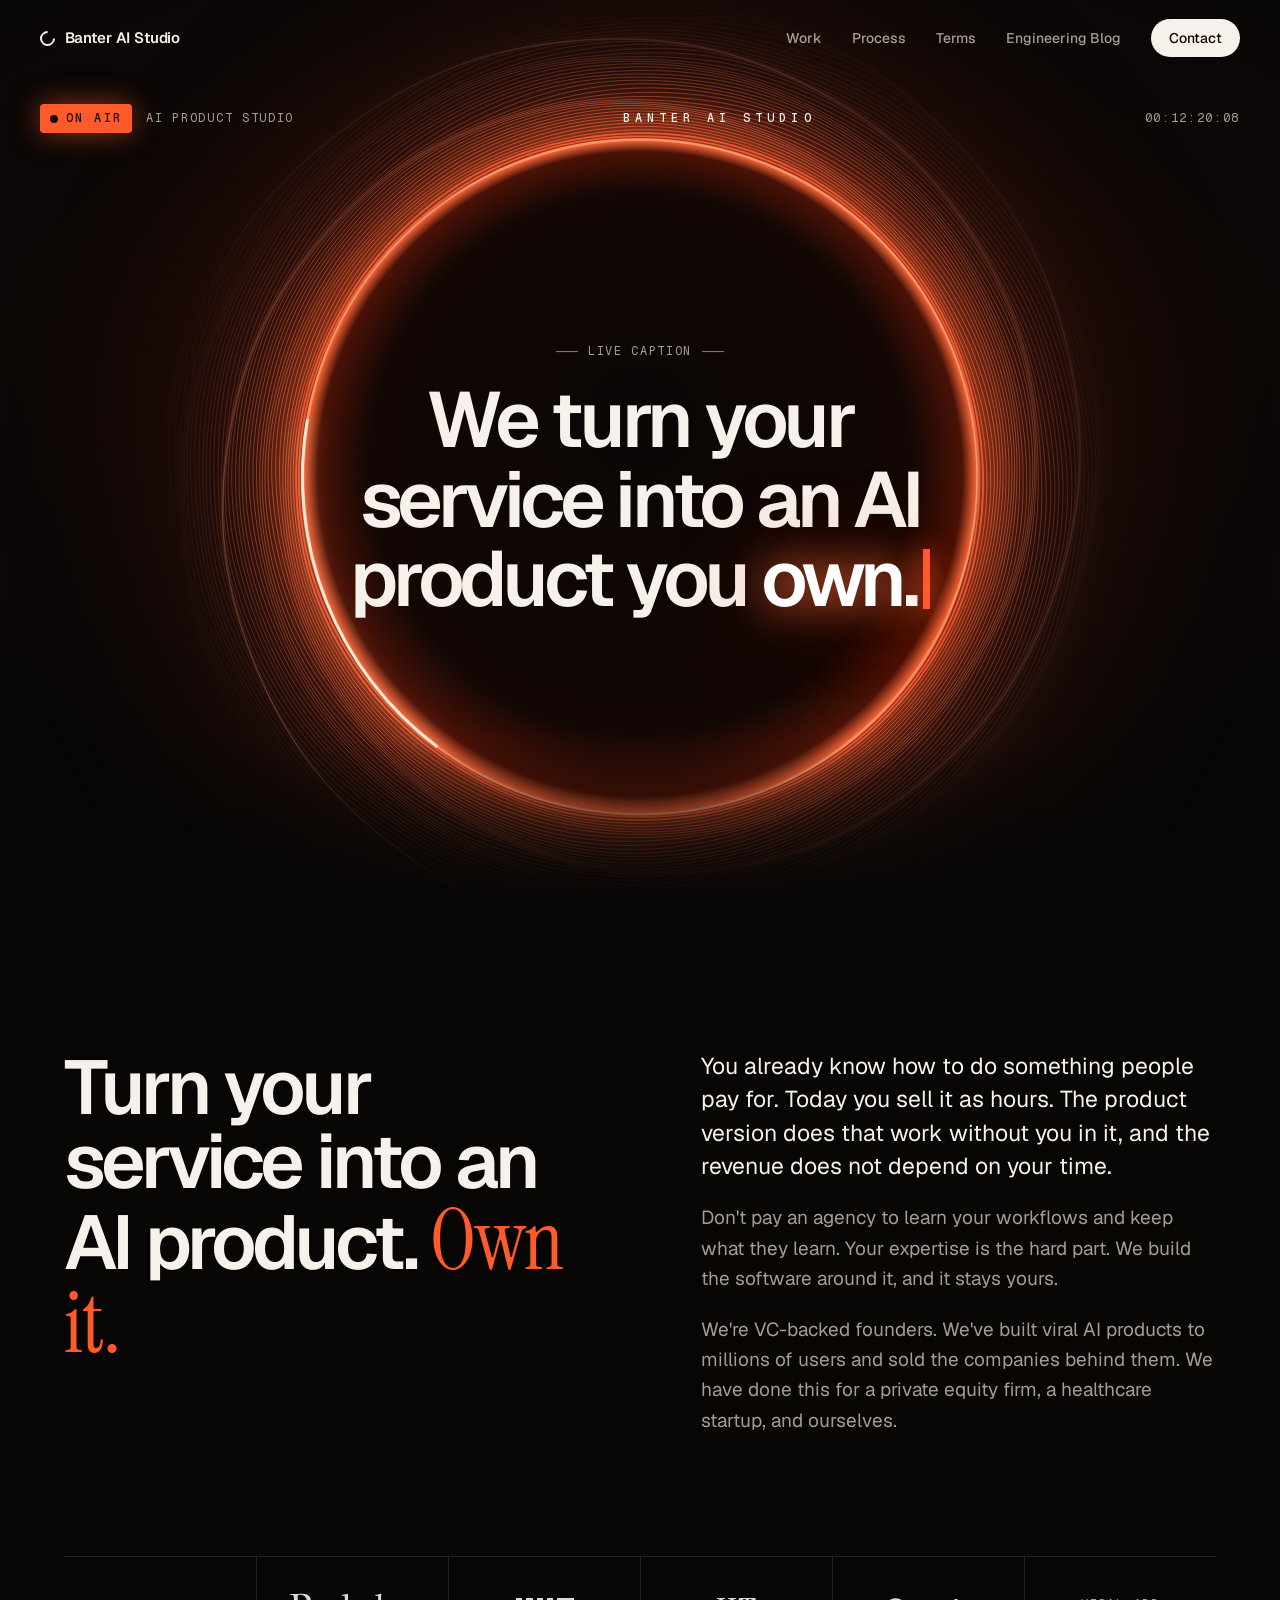
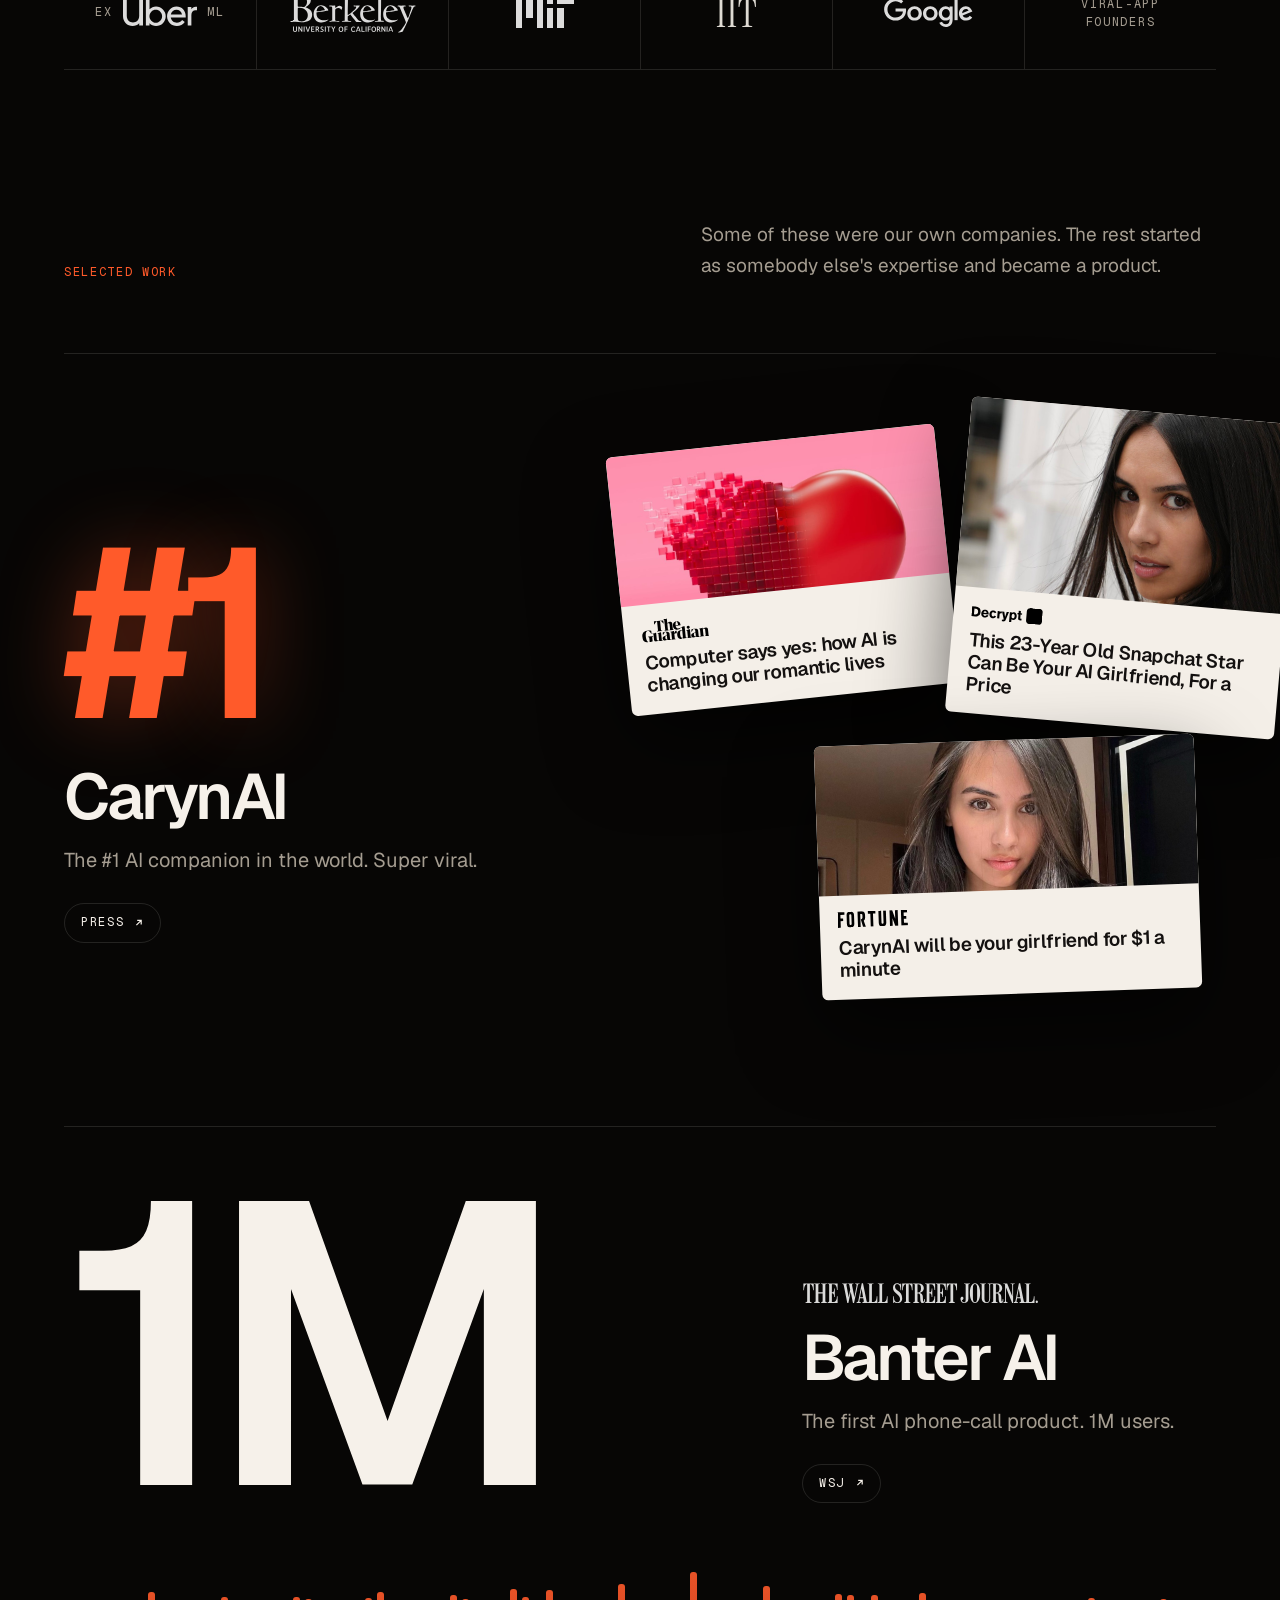
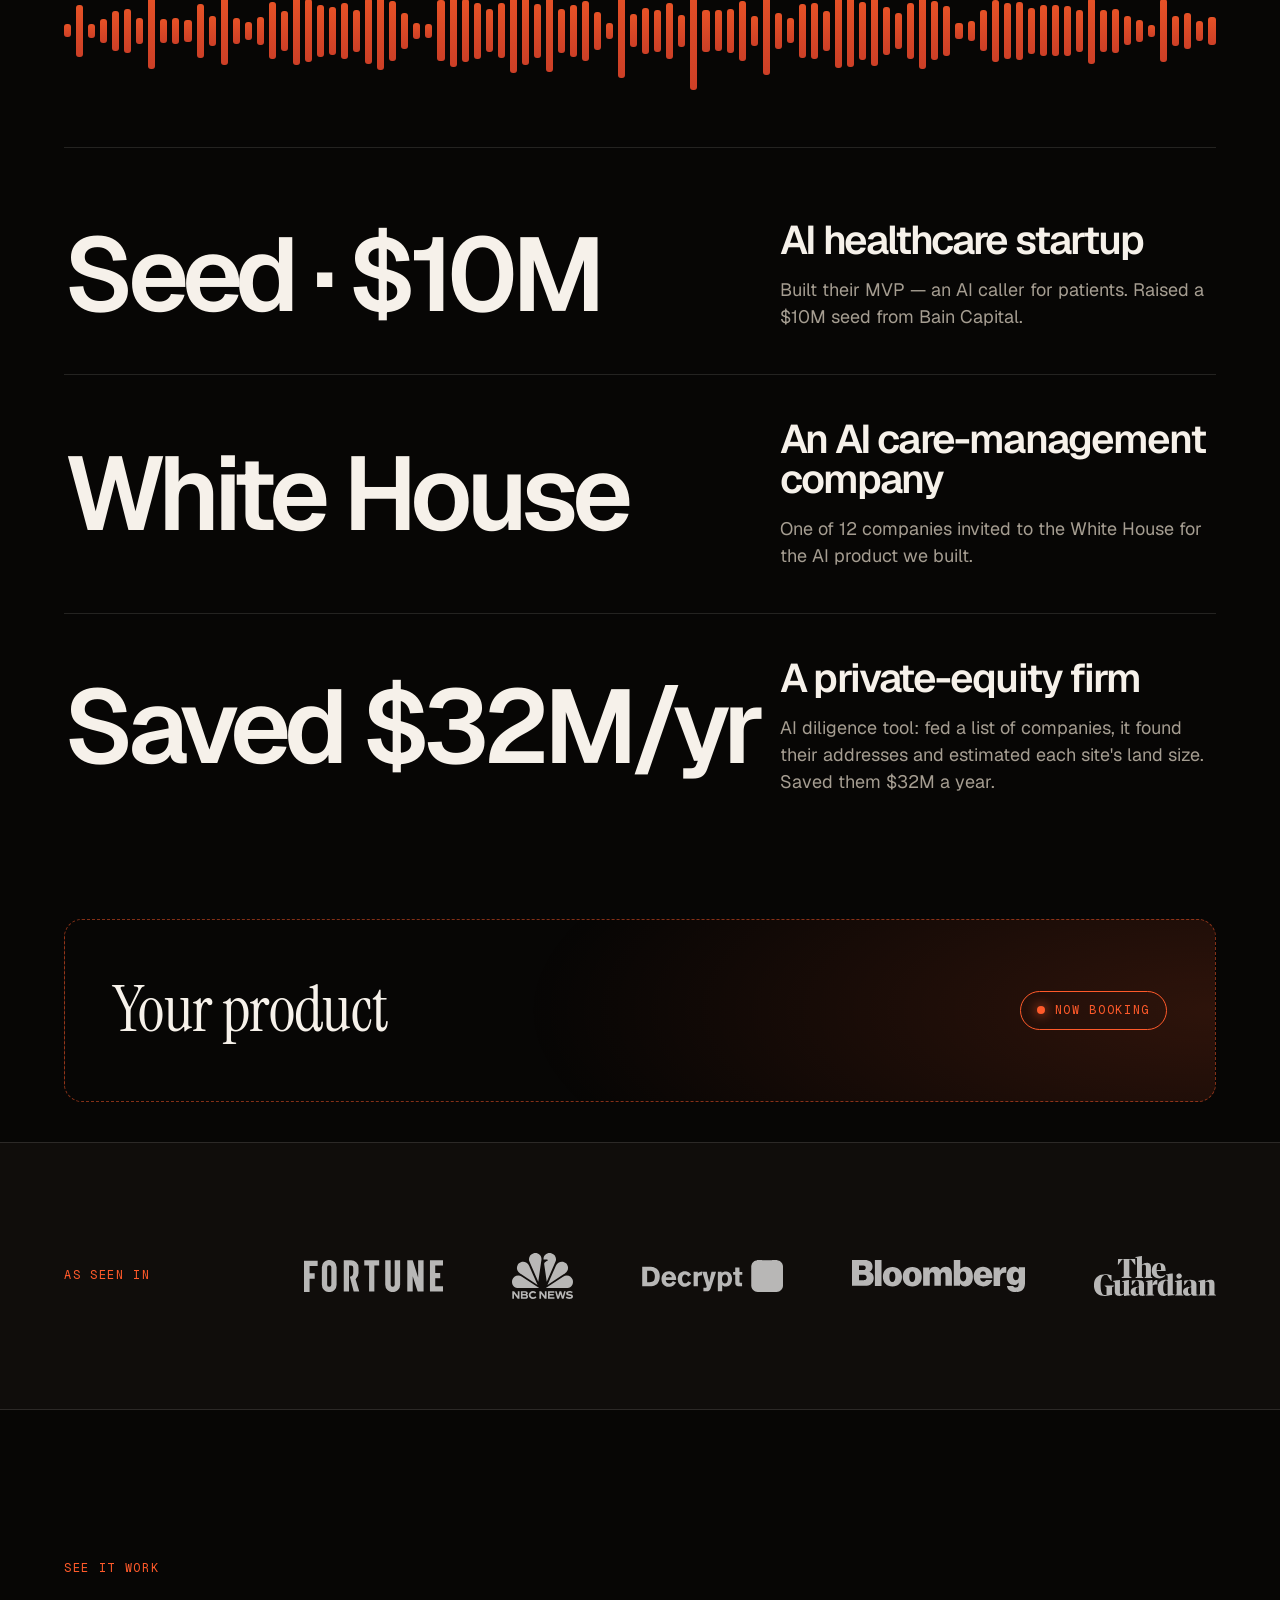
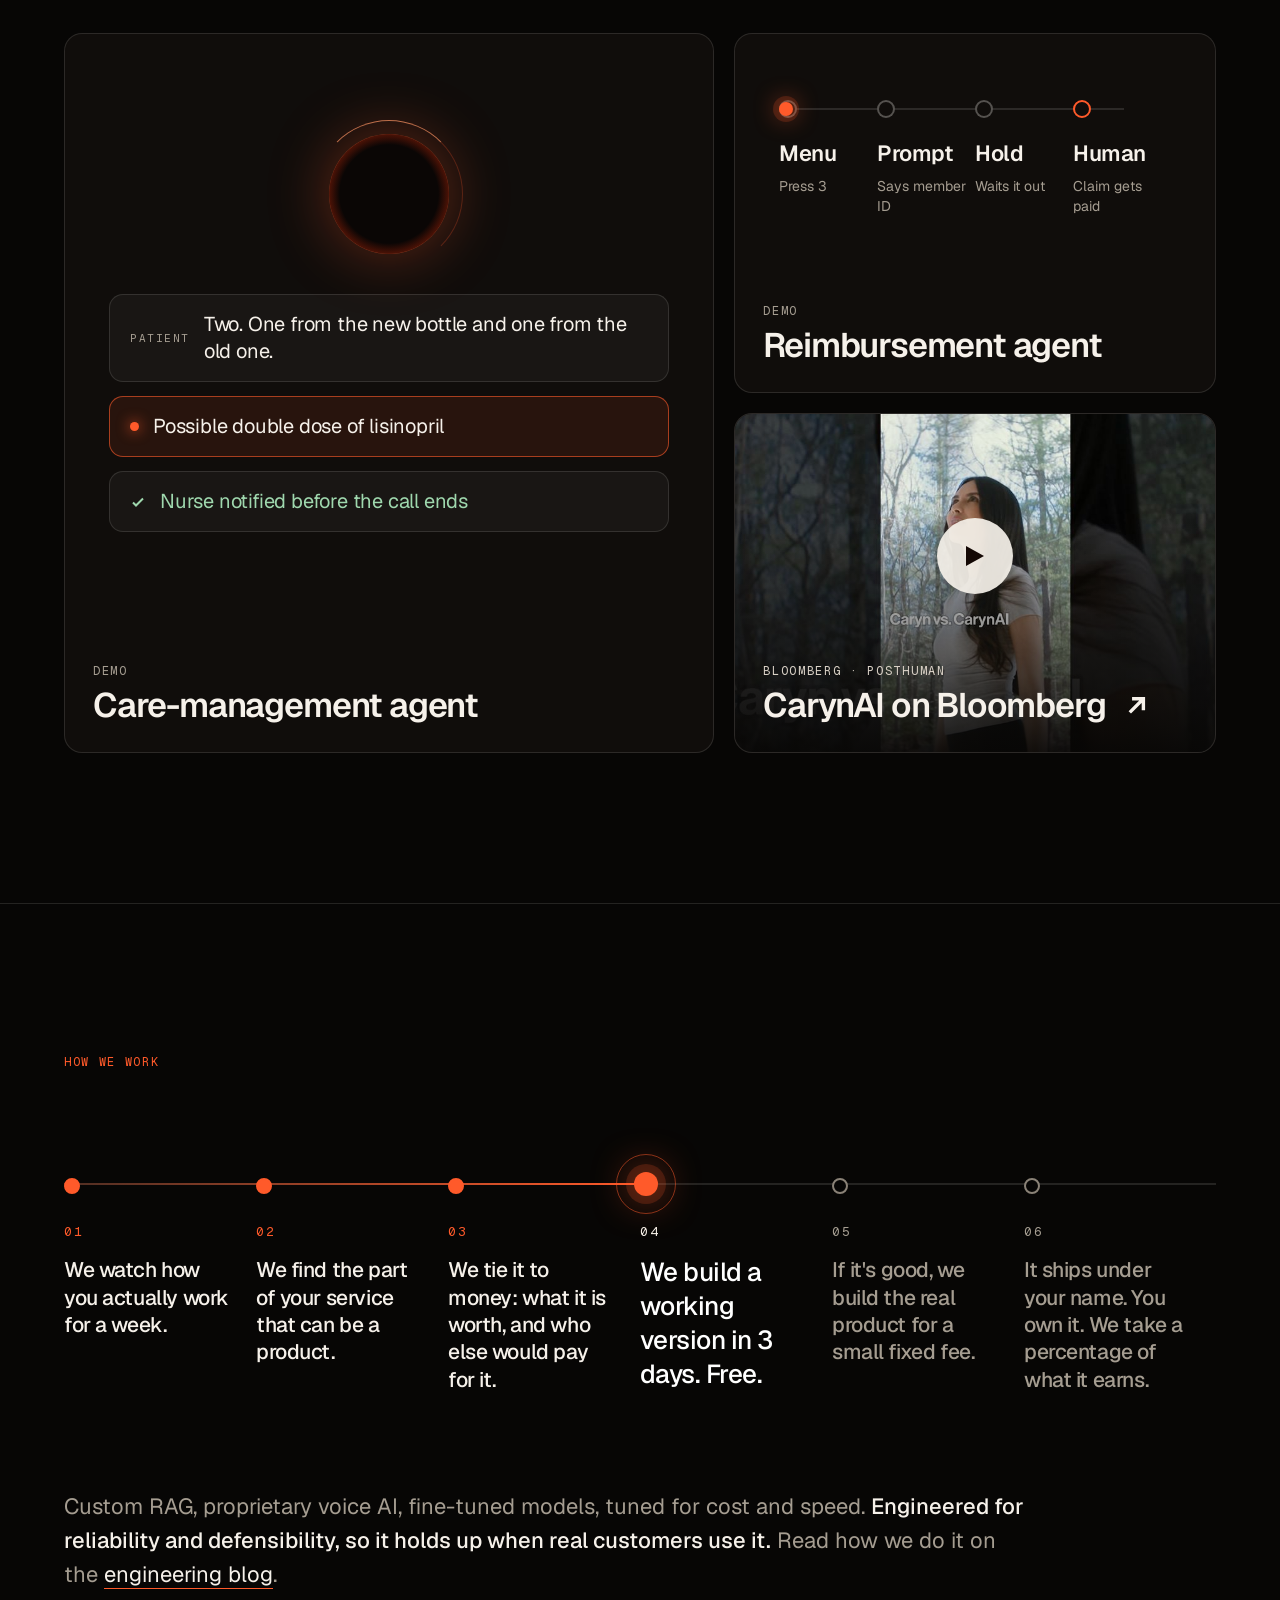
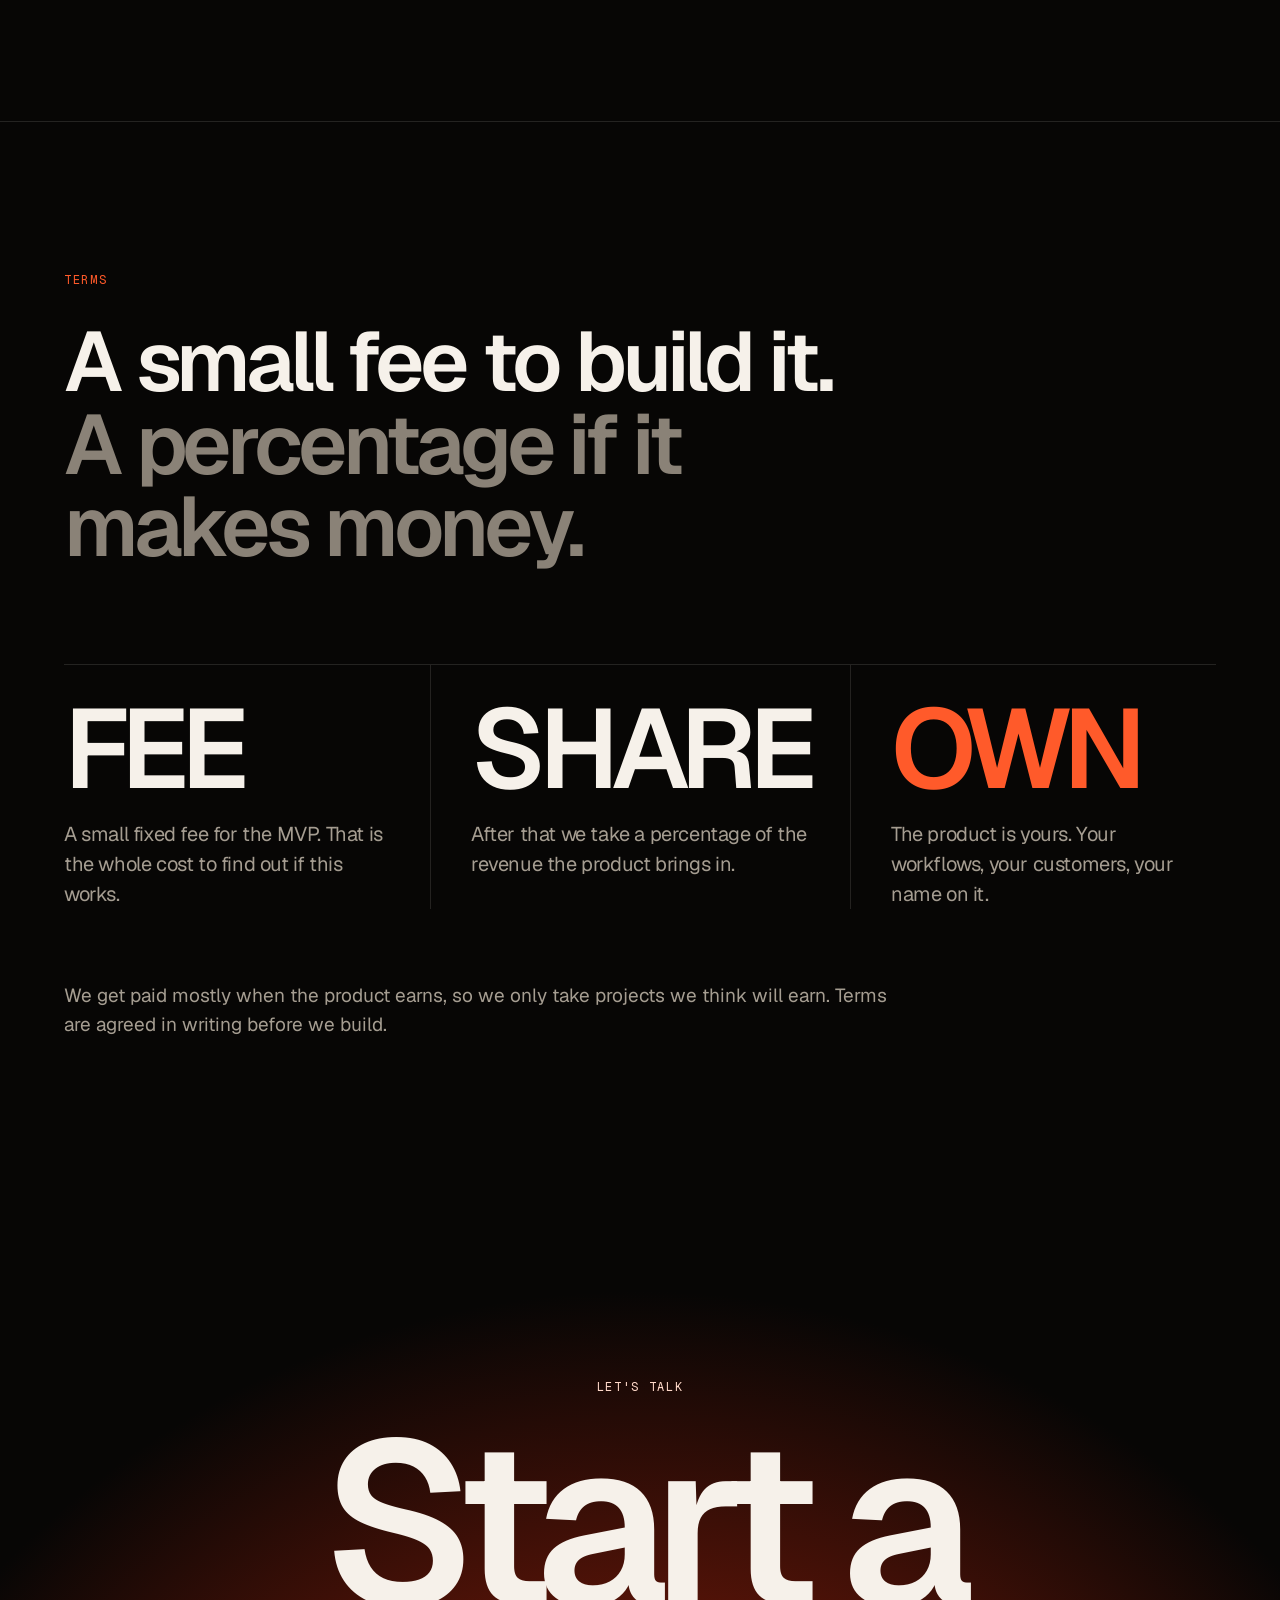
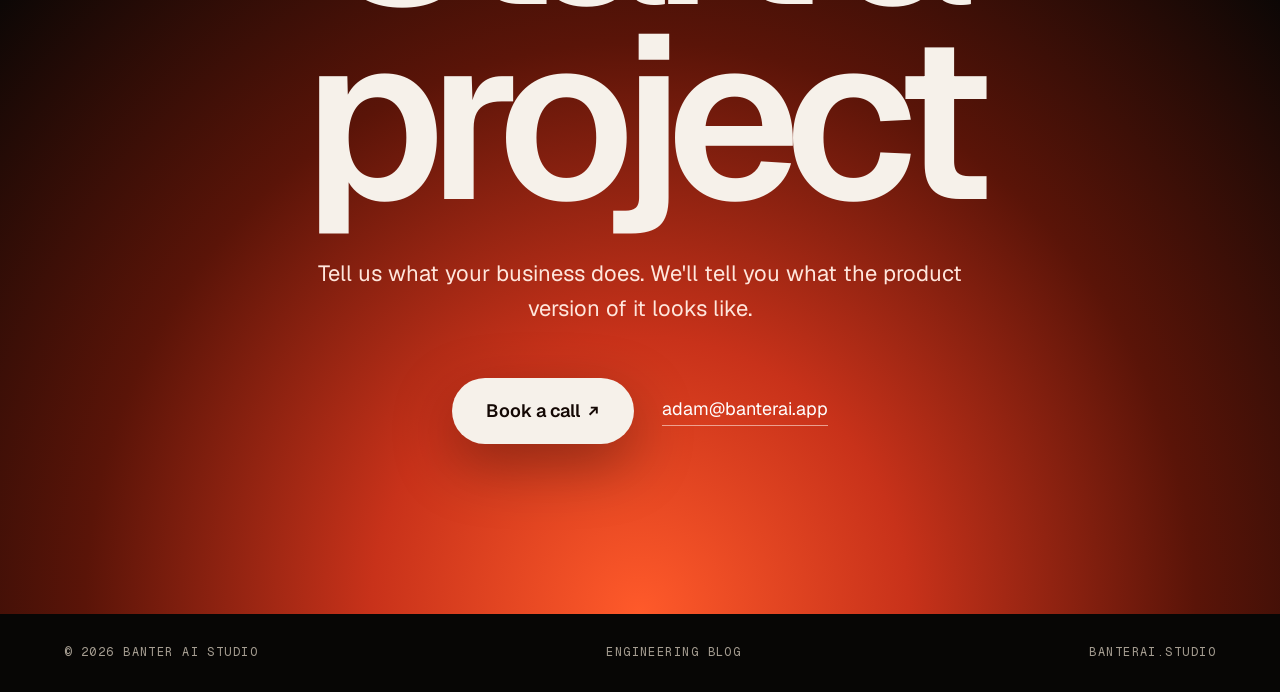
==== index.html @ 67e5b856 "Landing redesign: On Air direction (copy unchanged) - Hero: headline centred inside a slowly rotatin" ====
<!-- Banter AI Studio — studio landing. banterai.studio -->
<!DOCTYPE html>
<html lang="en">
<head>
<meta charset="UTF-8">
<meta name="viewport" content="width=device-width, initial-scale=1.0">
<title>Banter AI Studio</title>
<meta name="description" content="We turn your service into an AI product you own. Small fee to build it. If it makes money, we take a percentage.">
<style>
@font-face{font-family:Geist;src:url(assets/fonts/geist.woff2) format("woff2");font-weight:100 900}
@font-face{font-family:"Geist Mono";src:url(assets/fonts/geist-mono.woff2) format("woff2");font-weight:100 900}
@font-face{font-family:"Instrument Serif";font-style:italic;src:url(assets/fonts/instrument-serif-italic.woff2) format("woff2")}
:root{--bg:#070605;--bg2:#100d0b;--ink:#f6f1ea;--mute:#a59d91;--dim:#8a8277;--line:rgba(246,241,234,.12);--ember:#ff5a2a;--ember2:#e2452a;--deep:#3a0f05;
  --sans:Geist,system-ui,sans-serif;--mono:"Geist Mono",ui-monospace,monospace;--serif:"Instrument Serif",Georgia,serif}
*{box-sizing:border-box;margin:0;padding:0}
html{background:var(--bg)}
body{font-family:var(--sans);color:var(--ink);background:var(--bg);-webkit-font-smoothing:antialiased;line-height:1.45;overflow-x:hidden}
a{color:inherit;text-decoration:none}
.wrap{max-width:1312px;margin:0 auto;padding:0 64px}
.mono{font-family:var(--mono);font-size:12px;letter-spacing:.14em;text-transform:uppercase}
.ico{display:inline-block;width:.8em;height:.8em;vertical-align:-.05em;margin-left:.3em}
.sr{position:absolute;width:1px;height:1px;overflow:hidden;clip:rect(0 0 0 0);white-space:nowrap}

/* nav */
nav{position:absolute;top:0;left:0;right:0;z-index:30}
nav .row{display:flex;align-items:center;justify-content:space-between;height:76px;max-width:1440px;margin:0 auto;padding:0 40px}
.mark{display:flex;align-items:center;gap:.6rem;font-weight:600;font-size:15px;letter-spacing:-.01em}
.mark .dot{width:15px;height:15px;border:2px solid var(--ink);border-radius:50%;border-right-color:transparent;display:inline-block;transform:rotate(-45deg)}
.nav-right{display:flex;gap:30px;align-items:center}
.nav-link{font-size:14px;font-weight:500;color:var(--mute);transition:color .2s}
.nav-link:hover{color:var(--ink)}
.nav-cta{color:#140804;background:var(--ink);border-radius:999px;padding:9px 18px}
.nav-cta:hover{background:var(--ember);color:#140804}

/* hero */
.hero{position:relative;height:900px;overflow:hidden;background:radial-gradient(120% 80% at 50% 38%,#1a0905 0%,#0b0706 46%,var(--bg) 75%)}
.hero canvas{position:absolute;inset:0;width:100%;height:100%}
.chrome{position:absolute;top:104px;left:40px;right:40px;display:flex;align-items:center;justify-content:space-between;z-index:3}
.tally{display:flex;align-items:center;gap:14px}
.onair{font-family:var(--mono);font-size:12px;letter-spacing:.2em;text-transform:uppercase;font-weight:500;color:#140804;background:var(--ember);padding:6px 10px 6px 26px;border-radius:4px;position:relative;box-shadow:0 0 28px rgba(255,90,42,.55)}
.onair::before{content:"";position:absolute;left:10px;top:50%;width:8px;height:8px;margin-top:-4px;border-radius:50%;background:#140804;animation:blink 1.2s steps(2) infinite}
@keyframes blink{50%{opacity:.25}}
.hero .eyebrow{color:var(--mute)}
.hero h1{font-family:var(--mono);font-weight:500;font-size:12px;letter-spacing:.42em;color:var(--ink);text-align:center}
.tc{color:var(--mute);font-variant-numeric:tabular-nums}
.cap{position:absolute;left:0;right:0;bottom:74px;z-index:3;text-align:center}
.cap .lbl{display:inline-flex;gap:10px;align-items:center;color:var(--mute);margin-bottom:26px}
.cap .lbl i{width:22px;height:1px;background:var(--dim)}
.sub{font-size:104px;font-weight:600;letter-spacing:-.055em;line-height:1.04;max-width:1240px;margin:0 auto;text-wrap:balance}
.sub .w{color:rgba(246,241,234,.18)}
.sub .w.said{color:var(--ink)}
.sub .w.now{color:#fff;text-shadow:0 0 40px rgba(255,110,60,.9),0 0 90px rgba(255,90,42,.5)}
.sub .caret{display:inline-block;width:.09em;height:.78em;margin-left:.08em;background:var(--ember);vertical-align:-.04em;box-shadow:0 0 24px var(--ember)}
/* hero variants */
.hv-a .cap{top:50%;bottom:auto;transform:translateY(-50%)}
.hv-a .cap .lbl{margin-bottom:20px}
.hv-a .cap{top:53%}
.hv-a .sub{font-size:78px;max-width:640px;line-height:1.02}
.hv-c .cap{top:236px;bottom:auto}
.hv-c .sub{font-size:100px}
.hv-d .cap{top:50%;bottom:auto;transform:translateY(-46%);left:64px;right:auto;text-align:left;max-width:760px}
.hv-d .sub{font-size:92px;margin:0}
.hv-d .cap .lbl i:last-child{display:none}
.hero .fadebot{position:absolute;left:0;right:0;bottom:0;height:160px;background:linear-gradient(transparent,var(--bg));z-index:2}

/* intro */
.intro{padding:150px 0 0}
.split{display:grid;grid-template-columns:1.05fr 1fr;gap:96px;align-items:start}
.lead{font-size:76px;font-weight:600;letter-spacing:-.05em;line-height:.98}
.lead .g{font-family:var(--serif);font-style:italic;font-weight:400;letter-spacing:-.01em;color:var(--ember);font-size:1.12em}
.who{font-size:19px;line-height:1.6;color:var(--mute);max-width:52ch}
.split-r .who + .who{margin-top:20px}
.split-r .who:first-child{color:var(--ink);font-size:23px;line-height:1.45}
.creds{margin-top:120px;display:grid;grid-template-columns:repeat(6,1fr);border-top:1px solid var(--line);border-bottom:1px solid var(--line)}
.cr{display:flex;align-items:center;justify-content:center;gap:10px;height:112px;border-left:1px solid var(--line)}
.cr:first-of-type{border-left:0}
.cr img{display:block;filter:brightness(0) invert(1);opacity:.86}
.cr .uber{height:26px}.cr .berk{height:40px}.cr .mit{height:30px}.cr .goog{height:30px}
.cr .pre,.cr .suf{font-family:var(--mono);font-size:12px;letter-spacing:.14em;text-transform:uppercase;color:var(--mute)}
.cr .iit{font-family:var(--serif);font-style:italic;font-size:40px;letter-spacing:.02em;color:var(--ink);opacity:.9;line-height:1}
.cr .vf{font-family:var(--mono);font-size:12px;letter-spacing:.14em;text-transform:uppercase;color:var(--mute);text-align:center;line-height:1.5;max-width:12ch}

/* work */
.work{padding:150px 0 40px}
.sec-head{display:grid;grid-template-columns:1.05fr 1fr;gap:96px;align-items:end;margin-bottom:72px}
.sec-eyebrow{color:var(--ember)}
.sec-head .big{font-size:15px}
.seg{position:relative;border-top:1px solid var(--line);padding:56px 0}
.seg .tcode{position:absolute;top:22px;left:0;color:var(--dim)}
.seg h3{font-size:64px;font-weight:600;letter-spacing:-.045em;line-height:1}
.seg .hl{display:block;margin-top:16px;font-size:20px;color:var(--mute);max-width:40ch;line-height:1.5}
.press{display:inline-flex;align-items:center;gap:6px;margin-top:28px;font-family:var(--mono);font-size:12px;letter-spacing:.14em;text-transform:uppercase;border:1px solid var(--line);border-radius:999px;padding:10px 16px;transition:all .2s}
a.press:hover{background:var(--ink);color:var(--bg)}
/* segment 1: CarynAI, press photography */
.s-caryn{display:grid;grid-template-columns:.9fr 1.1fr;gap:64px;align-items:center}
.clips{position:relative;height:660px}
.clip{position:absolute;display:block;width:330px;background:#f4efe8;color:#141110;border-radius:6px;overflow:hidden;box-shadow:0 30px 80px rgba(0,0,0,.6);transform:rotate(var(--r,0deg)) scale(1);transition:transform .35s cubic-bezier(.2,.8,.2,1),box-shadow .35s;cursor:pointer}
.clip:hover{transform:rotate(var(--r,0deg)) scale(1.06);z-index:9;box-shadow:0 40px 110px rgba(0,0,0,.75),0 0 0 1px rgba(255,90,42,.5)}
.clip img.ph{display:block;width:100%;height:190px;object-fit:cover}
.clip .cb{padding:16px 18px 18px}
.clip .cb img{height:16px;display:block;margin-bottom:10px;filter:brightness(0)}
.clip .cb p{font-size:19px;font-weight:600;letter-spacing:-.02em;line-height:1.15}
.clip.c1{left:0;top:30px;--r:-6deg}
.clip.c1 img.ph{height:150px;object-position:50% 60%}
.clip.c2{left:340px;top:0;--r:5deg;z-index:2}
.clip.c3{left:200px;top:330px;--r:-2deg;z-index:3;width:380px}
.clip.c3 img.ph{height:150px;object-position:50% 20%}
.numeral{font-size:300px;font-weight:600;letter-spacing:-.07em;line-height:.8;color:var(--ink)}
.numeral.ember{color:var(--ember);text-shadow:0 0 80px rgba(255,90,42,.35)}
.s-caryn .numeral{font-size:240px;margin-bottom:36px}
/* segment 2: Banter AI, waveform */
.s-banter{display:grid;grid-template-columns:1.25fr .75fr;gap:48px;align-items:end}
.s-banter .numeral{font-size:400px}
.s-banter .wavebar{grid-column:1/-1;height:120px;display:flex;align-items:center;gap:5px;margin-top:20px}
.s-banter .wavebar span{flex:1;background:linear-gradient(var(--ember),var(--ember2));border-radius:3px;opacity:.9}
.s-banter .wsj{height:22px;filter:brightness(0) invert(1);opacity:.85;display:block;margin-bottom:22px}
/* segment 3: client trio, lower thirds */
.trio{display:grid;grid-template-columns:1fr;gap:0}
.l3{display:grid;grid-template-columns:660px 1fr;gap:56px;align-items:center;border-top:1px solid var(--line);padding:44px 0}
.l3:first-child{border-top:0;padding-top:16px}
.l3 .stat{font-family:var(--sans);font-size:104px;font-weight:600;letter-spacing:-.06em;line-height:.9;text-transform:none;border:0;padding:0;margin:0;color:var(--ink);white-space:nowrap}
.l3 .stat.e{color:var(--ember)}
.l3 h3{font-size:40px}
.l3 .hl{font-size:18px}
.l3 .txt{order:2}
.l3 .stat{order:1}
/* next on air */
.s-next{display:flex;align-items:center;justify-content:space-between;gap:40px;border:1px dashed rgba(255,90,42,.5);border-radius:18px;padding:44px 48px;margin-top:24px;background:radial-gradient(60% 140% at 100% 50%,rgba(255,90,42,.16),transparent)}
.s-next h3{font-size:64px;font-family:var(--serif);font-style:italic;font-weight:400;letter-spacing:-.01em}
.s-next .press{margin:0;border-color:var(--ember);color:var(--ember);gap:10px}
.s-next .press::before{content:"";width:8px;height:8px;border-radius:50%;background:var(--ember);box-shadow:0 0 12px var(--ember);animation:blink 1.2s steps(2) infinite}

/* as seen in */
.seen{padding:110px 0;border-top:1px solid var(--line);border-bottom:1px solid var(--line);background:var(--bg2)}
.seen .wrap{display:grid;grid-template-columns:200px 1fr;gap:40px;align-items:center}
.press-strip{display:flex;justify-content:space-between;align-items:center;gap:40px}
.press-strip a{display:block;opacity:.7;transition:opacity .2s}
.press-strip a:hover{opacity:1}
.press-strip img{display:block;height:32px;filter:brightness(0) invert(1)}
.press-strip a.nbc img{height:46px}
.press-strip a.gu img{height:40px}

/* demos */
.demos-s{padding:150px 0}
.demos{display:grid;grid-template-columns:1.35fr 1fr;grid-template-rows:360px 340px;gap:20px;margin-top:56px}
.demo{position:relative;overflow:hidden;border-radius:18px;border:1px solid var(--line);background:var(--bg2);display:flex;flex-direction:column;justify-content:flex-end;padding:28px}
.demo .pill{position:relative;z-index:2;color:var(--mute)}
.demo .t{position:relative;z-index:2;font-size:34px;font-weight:600;letter-spacing:-.035em;line-height:1.05;margin-top:8px}
.demo.d1{grid-row:1/3}
/* care demo: one moment of the call, three beats */
.cm{position:absolute;inset:0 0 120px;display:flex;flex-direction:column;justify-content:center;gap:14px;padding:0 44px}
.cm-orb{width:120px;height:120px;border-radius:50%;margin:0 auto 26px;position:relative;background:radial-gradient(circle,#0a0605 58%,#4a1206 70%,#ff6a3a 72%,rgba(255,90,42,.25) 74%,transparent 76%);box-shadow:0 0 60px rgba(255,90,42,.35)}
.cm-orb span{position:absolute;inset:-14px;border-radius:50%;border:1px solid transparent;border-top-color:rgba(255,150,100,.7);border-right-color:rgba(255,90,42,.25);animation:spin 6s linear infinite}
@keyframes spin{to{transform:rotate(360deg)}}
.cm-row{display:flex;align-items:center;gap:14px;font-size:20px;line-height:1.35;letter-spacing:-.01em;padding:16px 20px;border-radius:14px;background:rgba(246,241,234,.04);border:1px solid var(--line);}
.cm-row .k{font-family:var(--mono);font-size:11px;letter-spacing:.14em;text-transform:uppercase;color:var(--mute);flex:none}
.cm-row.flag{border-color:rgba(255,90,42,.6);background:rgba(255,90,42,.1)}
.cm-row.flag i{width:9px;height:9px;border-radius:50%;background:var(--ember);box-shadow:0 0 14px var(--ember);flex:none}
.cm-row.ok{color:#9fd8ae}.cm-row.ok svg{flex:none}
/* reimbursement demo: four states on one line */
.rb{position:absolute;inset:0 0 110px;display:flex;align-items:center;padding:0 44px}
.rb-track{position:relative;width:100%;display:grid;grid-template-columns:repeat(4,1fr)}
.rb-track::before{content:"";position:absolute;left:8px;right:12%;top:8px;height:2px;background:var(--line)}
.rb-dot{position:absolute;top:2px;left:0;width:14px;height:14px;border-radius:50%;background:var(--ember);box-shadow:0 0 0 6px rgba(255,90,42,.18),0 0 24px var(--ember);animation:travel 8s cubic-bezier(.6,0,.3,1) infinite;animation-delay:-5.6s;z-index:2}
@keyframes travel{0%,8%{left:0}25%,33%{left:25%}50%,58%{left:50%}75%,100%{left:75%}}
.rb-n{position:relative;display:flex;flex-direction:column;gap:6px}
.rb-n i{width:18px;height:18px;border-radius:50%;background:var(--bg2);border:2px solid rgba(246,241,234,.3);margin-bottom:14px}
.rb-n b{font-size:22px;font-weight:600;letter-spacing:-.02em}
.rb-n em{font-style:normal;font-size:14px;color:var(--mute)}
.rb-n.n4 i{border-color:var(--ember)}
.demo.d3 img{position:absolute;inset:0;width:100%;height:100%;object-fit:cover;filter:saturate(.9) contrast(1.05)}
.demo.d3::after{content:"";position:absolute;inset:0;background:linear-gradient(180deg,rgba(7,6,5,0) 30%,rgba(7,6,5,.92))}
.demo.d3 .play{position:absolute;z-index:2;left:50%;top:42%;width:76px;height:76px;margin:-38px 0 0 -38px;border-radius:50%;background:rgba(246,241,234,.92);display:grid;place-items:center;transition:transform .3s}
.demo.d3:hover .play{transform:scale(1.08)}
.demo.d3 .pill{color:#d9d1c6}

/* process timeline */
.process{padding:150px 0 130px;border-top:1px solid var(--line)}
.tl{position:relative;margin-top:80px;display:grid;grid-template-columns:repeat(6,1fr);gap:0}
.tl::before{content:"";position:absolute;left:0;right:0;top:32px;height:2px;background:var(--line)}
.tl::after{content:"";position:absolute;left:0;width:50%;top:32px;height:2px;background:linear-gradient(90deg,rgba(255,90,42,.2),var(--ember))}
.tl .ph{position:absolute;left:50%;top:21px;width:24px;height:24px;margin-left:-6px;border-radius:50%;background:var(--ember);box-shadow:0 0 0 8px rgba(255,90,42,.18),0 0 40px var(--ember);z-index:2}
.tl .ph::after{content:"";position:absolute;inset:-18px;border-radius:50%;border:1px solid rgba(255,90,42,.5);animation:ring 1.8s ease-out infinite}
@keyframes ring{from{transform:scale(.5);opacity:1}to{transform:scale(1.4);opacity:0}}
.step{position:relative;padding:72px 24px 0 0;display:flex;flex-direction:column;gap:14px}
.step::before{content:"";position:absolute;top:27px;left:0;width:12px;height:12px;border-radius:50%;background:var(--bg);border:2px solid var(--dim)}
.step.past::before{border-color:var(--ember);background:var(--ember)}
.step .n{font-family:var(--mono);font-size:13px;letter-spacing:.14em;color:var(--mute)}
.step.past .n{color:var(--ember)}
.step .b{font-size:21px;font-weight:500;letter-spacing:-.02em;line-height:1.3}
.step.now .b{color:#fff;font-size:26px}
.step.now .n{color:var(--ink)}
.step:not(.past) .b{color:var(--mute)}
.build-note{margin-top:96px;font-size:22px;color:var(--mute);max-width:64ch;line-height:1.55}
.build-note b{color:var(--ink);font-weight:500}
.inline{color:var(--ink);border-bottom:1px solid var(--ember)}

/* terms */
.terms{padding:150px 0;border-top:1px solid var(--line)}
.terms .lead{font-size:84px;max-width:15ch;margin-top:32px}
.terms .lead .g{font-family:var(--sans);font-style:normal;font-weight:600;font-size:1em;letter-spacing:-.05em;color:var(--dim);display:block}
.tw{margin-top:96px;display:grid;grid-template-columns:repeat(3,1fr);gap:0;border-top:1px solid var(--line)}
.tw .step{padding:36px 40px 0 0;gap:22px}
.tw .step::before{display:none}
.tw .step + .step{padding-left:40px;border-left:1px solid var(--line)}
.tw .n{font-family:var(--sans);font-size:112px;font-weight:600;letter-spacing:-.07em;line-height:.85;color:var(--ink)}
.tw .step:nth-child(3) .n{color:var(--ember)}
.tw .b{font-size:20px;color:var(--mute);font-weight:400;line-height:1.5}
.terms .build-note{margin-top:72px;font-size:19px}

/* contact */
.contact{position:relative;overflow:hidden;padding:190px 0 170px;text-align:center;background:radial-gradient(70% 90% at 50% 100%,#ff5a2a 0%,#c8321a 30%,#5a1408 62%,var(--bg) 100%)}
.contact .mono{color:#ffd9c9}
.contact h2{font-size:230px;font-weight:600;letter-spacing:-.07em;line-height:.85;margin-top:28px}
.contact .who{margin:40px auto 0;color:#ffe6dc;font-size:22px;max-width:44ch}
.cta-row{margin-top:52px;display:flex;gap:28px;align-items:center;justify-content:center;flex-wrap:wrap}
.book{background:var(--ink);color:#140804;padding:20px 34px;border-radius:999px;font-size:18px;font-weight:600;display:inline-flex;align-items:center;transition:transform .2s;box-shadow:0 20px 60px rgba(0,0,0,.35)}
.book:hover{transform:translateY(-2px)}
.email{font-size:18px;border-bottom:1px solid rgba(255,230,220,.6);padding-bottom:3px;color:#fff}
footer{background:var(--bg);color:var(--mute);padding:30px 0}
footer .row{display:flex;justify-content:space-between;flex-wrap:wrap;gap:16px;font-family:var(--mono);font-size:12px;letter-spacing:.12em;text-transform:uppercase}
footer a:hover{color:var(--ink)}

/* mobile */
@media(max-width:900px){
 .wrap{padding:0 20px}
 nav .row{padding:0 20px;height:64px}
 .nav-right{gap:16px}.nav-link.mute,.nav-link.hide-sm{display:none}
 .hero{height:760px}
 .chrome{top:80px;left:20px;right:20px;flex-wrap:wrap;row-gap:12px}
 .chrome .tc{display:none}
 .hero h1{order:3;width:100%;text-align:left;letter-spacing:.3em}
 .cap{bottom:56px;padding:0 20px;text-align:left}
 .cap .lbl{margin-bottom:16px}
 .sub,.hv-a .sub,.hv-c .sub,.hv-d .sub{font-size:52px;letter-spacing:-.05em}
 .hv-a .cap{text-align:center;top:53%;bottom:auto;padding:0 52px}
 .hv-a .sub{font-size:34px;max-width:none}
 .hv-a .cap .lbl{margin-bottom:10px;font-size:10px}
 .hv-c .cap{top:auto;bottom:64px}
 .hv-d .cap{left:0;right:0;top:auto;bottom:56px;transform:none;max-width:none;padding:0 20px}
 .intro{padding-top:96px}
 .split,.sec-head{grid-template-columns:1fr;gap:28px}
 .lead{font-size:46px}
 .who{font-size:17px}.split-r .who:first-child{font-size:19px}
 .creds{margin-top:72px;grid-template-columns:repeat(3,1fr)}
 .cr{height:88px}
 .cr:nth-of-type(4){border-left:0}
 .cr:nth-of-type(n+4){border-top:1px solid var(--line)}
 .cr .uber{height:20px}.cr .berk{height:30px}.cr .mit{height:22px}.cr .goog{height:22px}.cr .iit{font-size:30px}
 .work,.demos-s,.process,.terms{padding:96px 0}
 .sec-head{margin-bottom:40px}
 .seg{padding:48px 0}
 .s-caryn,.s-banter{grid-template-columns:1fr;gap:32px}
 .clips{height:540px}
 .clip{width:250px}.clip img.ph{height:130px}.clip .cb p{font-size:15px}
 .clip.c1{display:none}.clip.c2{left:auto;right:0;top:0}.clip.c3{left:0;top:290px;width:270px}
 .clip.c3 img.ph{height:120px}
 .demos{grid-template-rows:420px 380px 300px}
 .s-caryn .numeral{font-size:150px;margin-bottom:20px}
 .s-banter .numeral{font-size:190px}
 .s-banter .wavebar{height:70px;gap:3px}
 .seg h3{font-size:44px}
 .l3{grid-template-columns:1fr;gap:16px;padding:32px 0}
 .l3 .stat{font-size:64px;white-space:normal}
 .l3 h3{font-size:30px}
 .s-next{flex-direction:column;align-items:flex-start;padding:32px 24px}
 .s-next h3{font-size:46px}
 .seen{padding:64px 0}
 .seen .wrap{grid-template-columns:1fr;gap:28px}
 .press-strip{flex-wrap:wrap;justify-content:flex-start;gap:28px 36px}
 .press-strip img{height:24px}.press-strip a.nbc img{height:34px}.press-strip a.gu img{height:30px}
 .demos{grid-template-columns:1fr;grid-template-rows:440px 360px 300px}
 .cm{padding:0 20px;inset:0 0 110px}.cm-row{font-size:16px;padding:12px 14px}.cm-orb{width:84px;height:84px;margin-bottom:12px}
 .rb{padding:0 20px}.rb-track{grid-template-columns:1fr 1fr;row-gap:28px}.rb-track::before{display:none}.rb-dot{display:none}.rb-n b{font-size:18px}
 .demo.d1{grid-row:auto}
 .tl{grid-template-columns:1fr;margin-top:48px}
 .tl::before,.tl::after{left:5px;right:auto;width:2px;top:0;bottom:0;height:auto}
 .tl::after{height:60%;bottom:auto;background:linear-gradient(180deg,rgba(255,90,42,.2),var(--ember))}
 .tl .ph{display:none}
 .step{padding:0 0 32px 36px}
 .step::before{top:4px;left:0}
 .build-note{margin-top:40px;font-size:18px}
 .terms .lead{font-size:46px}
 .tw{grid-template-columns:1fr;margin-top:56px}
 .tw .step,.tw .step + .step{padding:28px 0;border-left:0;border-bottom:1px solid var(--line)}
 .tw .n{font-size:72px}
 .contact{padding:120px 0 110px}
 .contact h2{font-size:84px}
 .contact .who{font-size:18px}
}
@media(prefers-reduced-motion:reduce){.onair::before,.s-next .press::before{animation:none}}
</style>
</head>
<body class="hv-a" data-finished="0">

<nav>
  <div class="row">
    <a class="mark" href="#top"><span class="dot"></span> Banter AI Studio</a>
    <div class="nav-right">
      <a class="nav-link" href="#work">Work</a>
      <a class="nav-link mute" href="#process">Process</a>
      <a class="nav-link" href="#terms">Terms</a>
      <a class="nav-link hide-sm" href="engineering.html">Engineering Blog</a>
      <a class="nav-link nav-cta" href="mailto:adam@banterai.app">Contact</a>
    </div>
  </div>
</nav>

<header class="hero" id="top">
  <canvas id="orb" aria-hidden="true"></canvas>
  <div class="chrome">
    <div class="tally"><span class="onair" aria-hidden="true">On air</span><div class="eyebrow mono">AI Product Studio</div></div>
    <h1>BANTER&nbsp;AI&nbsp;STUDIO</h1>
    <span class="tc mono" id="tc" aria-hidden="true">00:00:00:00</span>
  </div>
  <div class="cap">
    <div class="lbl mono" aria-hidden="true"><i></i>Live caption<i></i></div>
    <p class="sub" id="sub">We turn your service into an AI product you own.</p>
  </div>
  <div class="fadebot" aria-hidden="true"></div>
</header>

<section class="intro">
  <div class="wrap split">
    <div class="split-l">
      <p class="lead">Turn your service into an AI product. <span class="g">Own it.</span></p>
    </div>
    <div class="split-r">
      <p class="who">You already know how to do something people pay for. Today you sell it as hours. The product version does that work without you in it, and the revenue does not depend on your time.</p>
      <p class="who">Don't pay an agency to learn your workflows and keep what they learn. Your expertise is the hard part. We build the software around it, and it stays yours.</p>
      <p class="who">We're VC-backed founders. We've built viral AI products to millions of users and sold the companies behind them. We have done this for a private equity firm, a healthcare startup, and ourselves.</p>
    </div>
  </div>
  <div class="wrap"><div class="creds"><span class="sr">Ex-Uber ML · Berkeley · MIT · IIT · Google · viral-app founders</span>
    <div class="cr" aria-hidden="true"><span class="pre">Ex</span><img src="assets/logos/uber.svg" alt="" class="uber"><span class="suf">ML</span></div>
    <div class="cr" aria-hidden="true"><img src="assets/logos/berkeley.svg" alt="" class="berk"></div>
    <div class="cr" aria-hidden="true"><img src="assets/logos/mit.svg" alt="" class="mit"></div>
    <div class="cr" aria-hidden="true"><span class="iit">IIT</span></div>
    <div class="cr" aria-hidden="true"><img src="assets/logos/google.svg" alt="" class="goog"></div>
    <div class="cr last" aria-hidden="true"><span class="vf">Viral-app founders</span></div>
  </div></div>
</section>

<section class="work" id="work">
  <div class="wrap">
    <div class="sec-head">
      <div class="mono sec-eyebrow">Selected work</div>
      <p class="who">Some of these were our own companies. The rest started as somebody else's expertise and became a product.</p>
    </div>

    <div class="seg s-caryn">
      <div>
        <div class="numeral ember" aria-hidden="true">#1</div>
        <h3>CarynAI</h3><span class="hl">The #1 AI companion in the world. Super viral.</span>
        <a class="press" href="https://fortune.com/2023/05/09/snapchat-influencer-launches-carynai-virtual-girlfriend-bot-openai-gpt4/" target="_blank" rel="noopener">Press <svg class="ico" viewBox="0 0 12 12" aria-hidden="true"><path d="M3 9L9 3M4 3h5v5" fill="none" stroke="currentColor" stroke-width="1.5"/></svg></a>
      </div>
      <div class="clips" aria-hidden="true">
        <a class="clip c1" href="https://www.theguardian.com/technology/article/2024/jun/16/computer-says-yes-how-ai-is-changing-our-romantic-lives" target="_blank" rel="noopener" tabindex="-1"><img class="ph" src="assets/press/guardian-crop.jpg" alt=""><div class="cb"><img src="assets/logos/guardian.svg" alt="" style="height:22px"><p>Computer says yes: how AI is changing our romantic lives</p></div></a>
        <a class="clip c2" href="https://decrypt.co/139633/snapchat-star-caryn-marjorie-ai-girlfriend-carynai" target="_blank" rel="noopener" tabindex="-1"><img class="ph" src="assets/press/decrypt.jpg" alt=""><div class="cb"><img src="assets/logos/decrypt.svg" alt=""><p>This 23-Year Old Snapchat Star Can Be Your AI Girlfriend, For a Price</p></div></a>
        <a class="clip c3" href="https://fortune.com/2023/05/09/snapchat-influencer-launches-carynai-virtual-girlfriend-bot-openai-gpt4/" target="_blank" rel="noopener" tabindex="-1"><img class="ph" src="assets/press/fortune.jpg" alt=""><div class="cb"><img src="assets/logos/fortune.svg" alt=""><p>CarynAI will be your girlfriend for $1 a minute</p></div></a>
      </div>
    </div>

    <div class="seg s-banter">
      <div class="numeral" aria-hidden="true">1M</div>
      <div>
        <img class="wsj" src="assets/logos/wsj.svg" alt="" aria-hidden="true">
        <h3>Banter AI</h3><span class="hl">The first AI phone-call product. 1M users.</span>
        <a class="press" href="https://www.wsj.com/tech/chatbots-banter-ai-forever-voices-f845e2ec" target="_blank" rel="noopener">WSJ <svg class="ico" viewBox="0 0 12 12" aria-hidden="true"><path d="M3 9L9 3M4 3h5v5" fill="none" stroke="currentColor" stroke-width="1.5"/></svg></a>
      </div>
      <div class="wavebar" id="wavebar" aria-hidden="true"></div>
    </div>

    <div class="seg trio">
      <div class="l3"><div class="txt"><h3>AI healthcare startup</h3><span class="hl">Built their MVP — an AI caller for patients. Raised a $10M seed from Bain Capital.</span></div><span class="press stat">Seed · $10M</span></div>
      <div class="l3"><div class="txt"><h3>An AI care-management company</h3><span class="hl">One of 12 companies invited to the White House for the AI product we built.</span></div><span class="press stat">White House</span></div>
      <div class="l3"><div class="txt"><h3>A private-equity firm</h3><span class="hl">AI diligence tool: fed a list of companies, it found their addresses and estimated each site's land size. Saved them $32M a year.</span></div><span class="press stat">Saved $32M/yr</span></div>
    </div>

    <div class="s-next">
      <div><h3>Your product</h3></div>
      <span class="press">Now booking</span>
    </div>
  </div>
</section>

<section class="seen">
  <div class="wrap">
    <div class="mono sec-eyebrow">As seen in</div>
    <div class="press-strip">
      <a href="https://fortune.com/2023/05/09/snapchat-influencer-launches-carynai-virtual-girlfriend-bot-openai-gpt4/" target="_blank" rel="noopener"><img src="assets/logos/fortune.svg" alt=""><span class="sr">Fortune</span></a>
      <a class="nbc" href="https://www.nbcnews.com/tech/ai-powered-virtual-girlfriend-caryn-marjorie-snapchat-influencer-rcna84180" target="_blank" rel="noopener"><img src="assets/logos/nbcnews.svg" alt=""><span class="sr">NBC News</span></a>
      <a href="https://decrypt.co/139633/snapchat-star-caryn-marjorie-ai-girlfriend-carynai" target="_blank" rel="noopener"><img src="assets/logos/decrypt.svg" alt=""><span class="sr">Decrypt</span></a>
      <a href="https://www.youtube.com/watch?v=SY3qlladr7U" target="_blank" rel="noopener"><img src="assets/logos/bloomberg.svg" alt=""><span class="sr">Bloomberg</span></a>
      <a class="gu" href="https://www.theguardian.com/technology/article/2024/jun/16/computer-says-yes-how-ai-is-changing-our-romantic-lives" target="_blank" rel="noopener"><img src="assets/logos/guardian.svg" alt=""><span class="sr">The Guardian</span></a>
    </div>
  </div>
</section>

<section class="demos-s" id="demos">
  <div class="wrap">
    <div class="mono sec-eyebrow">See it work</div>
    <div class="demos">
      <div class="demo d1">
        <div class="cm" aria-hidden="true">
          <div class="cm-orb"><span></span></div>
          <div class="cm-row r1"><span class="k">Patient</span><span class="v">Two. One from the new bottle and one from the old one.</span></div>
          <div class="cm-row r2 flag"><i></i><span class="v">Possible double dose of lisinopril</span></div>
          <div class="cm-row r3 ok"><svg viewBox="0 0 16 16" width="16" height="16"><path d="M3 8.5l3 3 7-7" fill="none" stroke="currentColor" stroke-width="2"/></svg><span class="v">Nurse notified before the call ends</span></div>
        </div>
        <span class="pill mono">Demo</span><span class="t">Care-management agent</span>
      </div>
      <div class="demo d2">
        <div class="rb" aria-hidden="true">
          <div class="rb-track"><span class="rb-dot"></span>
            <div class="rb-n n1"><i></i><b>Menu</b><em>Press 3</em></div>
            <div class="rb-n n2"><i></i><b>Prompt</b><em>Says member ID</em></div>
            <div class="rb-n n3"><i></i><b>Hold</b><em>Waits it out</em></div>
            <div class="rb-n n4"><i></i><b>Human</b><em>Claim gets paid</em></div>
          </div>
        </div>
        <span class="pill mono">Demo</span><span class="t">Reimbursement agent</span>
      </div>
      <a class="demo d3" href="https://www.youtube.com/watch?v=SY3qlladr7U" target="_blank" rel="noopener"><img src="assets/bloomberg-thumb.jpg" alt=""><span class="play" aria-hidden="true"><svg width="22" height="24" viewBox="0 0 22 24"><path d="M2 2l18 10L2 22z" fill="#140804"/></svg></span><span class="pill mono">Bloomberg · Posthuman</span><span class="t">CarynAI on Bloomberg <svg class="ico" viewBox="0 0 12 12" aria-hidden="true"><path d="M3 9L9 3M4 3h5v5" fill="none" stroke="currentColor" stroke-width="1.5"/></svg></span></a>
    </div>
  </div>
</section>

<section class="process" id="process">
  <div class="wrap">
    <div class="mono sec-eyebrow">How we work</div>
    <div class="tl">
      <span class="ph" aria-hidden="true"></span>
      <div class="step past"><span class="n">01</span><span class="b">We watch how you actually work for a week.</span></div>
      <div class="step past"><span class="n">02</span><span class="b">We find the part of your service that can be a product.</span></div>
      <div class="step past"><span class="n">03</span><span class="b">We tie it to money: what it is worth, and who else would pay for it.</span></div>
      <div class="step past now"><span class="n">04</span><span class="b">We build a working version in 3 days. Free.</span></div>
      <div class="step"><span class="n">05</span><span class="b">If it's good, we build the real product for a small fixed fee.</span></div>
      <div class="step"><span class="n">06</span><span class="b">It ships under your name. You own it. We take a percentage of what it earns.</span></div>
    </div>
    <p class="build-note">Custom RAG, proprietary voice AI, fine-tuned models, tuned for cost and speed. <b>Engineered for reliability and defensibility, so it holds up when real customers use it.</b> Read how we do it on the <a class="inline" href="engineering.html">engineering blog</a>.</p>
  </div>
</section>

<section class="terms" id="terms">
  <div class="wrap">
    <div class="mono sec-eyebrow">Terms</div>
    <p class="lead">A small fee to build it. <span class="g">A percentage if it makes money.</span></p>
    <div class="tw">
      <div class="step"><span class="n">FEE</span><span class="b">A small fixed fee for the MVP. That is the whole cost to find out if this works.</span></div>
      <div class="step"><span class="n">SHARE</span><span class="b">After that we take a percentage of the revenue the product brings in.</span></div>
      <div class="step"><span class="n">OWN</span><span class="b">The product is yours. Your workflows, your customers, your name on it.</span></div>
    </div>
    <p class="build-note">We get paid mostly when the product earns, so we only take projects we think will earn. Terms are agreed in writing before we build.</p>
  </div>
</section>

<section class="contact" id="contact">
  <div class="wrap">
    <div class="mono">Let's talk</div>
    <h2>Start a project</h2>
    <p class="who">Tell us what your business does. We'll tell you what the product version of it looks like.</p>
    <div class="cta-row">
      <a class="book" href="https://calendly.com/banterai" target="_blank" rel="noopener">Book a call <svg class="ico" viewBox="0 0 12 12" aria-hidden="true"><path d="M3 9L9 3M4 3h5v5" fill="none" stroke="currentColor" stroke-width="1.6"/></svg></a>
      <a class="email" href="mailto:adam@banterai.app?subject=Project%20inquiry%20%E2%80%94%20Banter%20AI%20Studio">adam@banterai.app</a>
    </div>
  </div>
</section>

<footer>
  <div class="wrap">
    <div class="row">
      <span>© 2026 Banter AI Studio</span>
      <a href="engineering.html">Engineering Blog</a>
      <span>banterai.studio</span>
    </div>
  </div>
</footer>

<script>
(function(){
  // Live caption plays once, then holds. The eclipse never pulses: its corona turns at a steady rate.
  var body=document.body,fin=body.getAttribute('data-finished')==='1'||matchMedia('(prefers-reduced-motion: reduce)').matches;
  var sub=document.getElementById('sub'),words=sub.textContent.trim().split(/\s+/);
  sub.innerHTML=words.map(function(w){return '<span class="w">'+w+'</span>'}).join(' ');
  var W=[].slice.call(sub.querySelectorAll('.w'));var caret=document.createElement('span');caret.className='caret';caret.setAttribute('aria-hidden','true');sub.appendChild(caret);
  var SPEAK=0.26,START=0.5,DONE=START+words.length*SPEAK;
  var cv=document.getElementById('orb'),cx=cv.getContext('2d'),dpr=Math.min(2,window.devicePixelRatio||1),Wd,Ht;
  function size(){var r=cv.getBoundingClientRect();Wd=r.width;Ht=r.height;cv.width=Wd*dpr;cv.height=Ht*dpr;cx.setTransform(dpr,0,0,dpr,0,0)}
  size();addEventListener('resize',size);
  var tcEl=document.getElementById('tc'),bars=[],wb=document.getElementById('wavebar');
  for(var i=0;i<96;i++){var s=document.createElement('span');wb.appendChild(s);bars.push(s)}
  function n(i,t){return Math.sin(i*1.7+t*2.1)*.5+Math.sin(i*.63-t*3.3)*.3+Math.sin(i*3.1+t*.7)*.2}
  function geo(){
    var mob=Wd<700,v=body.className;
    if(v.indexOf('hv-a')>-1)return mob?{x:Wd/2,y:Ht*.53,R:Wd*.46}:{x:Wd/2,y:Ht*.53,R:Math.min(Ht*.375,340)};
    if(v.indexOf('hv-c')>-1){var R=mob?Wd*1.1:Wd*.62;return {x:Wd/2,y:(mob?Ht*.42:Ht*.66)+R,R:R}}
    if(v.indexOf('hv-d')>-1&&!mob)return {x:Wd*.73,y:Ht*.53,R:Math.min(Ht*.27,250)};
    return mob?{x:Wd/2,y:Ht*.37,R:Math.min(Wd*.30,128)}:{x:Wd/2,y:Ht*.39,R:Math.min(Ht*.22,200)};
  }
  function pn(th,k){return Math.sin(3*th+k*.9)*.45+Math.sin(5*th+k*1.7)*.3+Math.sin(8*th+k*2.9)*.17+Math.sin(13*th+k)*.08}
  function draw(T){
    var tw=fin?DONE+1:T;
    W.forEach(function(w,i){var a=START+i*SPEAK,last=i===W.length-1;w.className='w'+(tw>=a+SPEAK?' said':'')+((tw>=a&&tw<a+SPEAK)||(last&&tw>=DONE)?' now':'')});
    caret.style.opacity=tw>=START?(Math.floor(T*1.6)%2?0.25:1):0;
    var g0=geo(),ox=g0.x,oy=g0.y,R=g0.R,big=R>320;
    cx.clearRect(0,0,Wd,Ht);
    var g=cx.createRadialGradient(ox,oy,R*.8,ox,oy,R*(big?1.9:3.6));
    g.addColorStop(0,'rgba(255,96,48,.36)');g.addColorStop(.3,'rgba(200,50,26,.16)');g.addColorStop(1,'rgba(0,0,0,0)');
    cx.fillStyle=g;cx.fillRect(0,0,Wd,Ht);
    cx.globalCompositeOperation='lighter';
    var N=46,steps=big?420:220,spread=big?.42:.95;
    for(var k=0;k<N;k++){
      var f=k/N,rr=R*(1.0+f*spread),amp=.022*(0.4+f*1.6)*(big?.5:1),rot=T*(0.05+0.11*f);
      cx.beginPath();
      for(var a=0;a<=steps;a++){var th=a/steps*Math.PI*2,r=rr*(1+amp*pn(th-rot,k*.37));if(a)cx.lineTo(ox+Math.cos(th)*r,oy+Math.sin(th)*r);else cx.moveTo(ox+Math.cos(th)*r,oy+Math.sin(th)*r)}
      cx.closePath();
      var al=Math.pow(1-f,1.6)*.72;
      cx.strokeStyle='rgba(255,'+Math.round(92+f*120)+','+Math.round(52+f*110)+','+al.toFixed(3)+')';cx.lineWidth=k<3?1.8:0.9;cx.stroke();
    }
    cx.globalCompositeOperation='source-over';
    cx.beginPath();cx.arc(ox,oy,R,0,Math.PI*2);
    var c=cx.createRadialGradient(ox,oy-R*.2,0,ox,oy,R);c.addColorStop(0,'#0a0605');c.addColorStop(.8,'#120705');c.addColorStop(.955,'#4a1206');c.addColorStop(1,'#ff6a3a');
    cx.fillStyle=c;cx.shadowColor='rgba(255,100,50,.9)';cx.shadowBlur=70;cx.fill();cx.shadowBlur=0;
    // a slow highlight that travels round the rim, so the rotation reads even on a still frame
    var hg=T*.35;cx.lineWidth=2.4;cx.strokeStyle='rgba(255,190,150,.55)';cx.stroke();
    cx.beginPath();cx.arc(ox,oy,R,hg,hg+1.1);cx.strokeStyle='rgba(255,236,220,.95)';cx.lineWidth=3;cx.shadowColor='#ffb08a';cx.shadowBlur=24;cx.stroke();cx.shadowBlur=0;
    var fr=Math.floor((T*25)%25),sec=Math.floor(T)+734;tcEl.textContent='00:'+String(Math.floor(sec/60)%60).padStart(2,'0')+':'+String(sec%60).padStart(2,'0')+':'+String(fr).padStart(2,'0');
    bars.forEach(function(b,i){var v=Math.abs(n(i*.9,T*2.4))*0.8+Math.abs(Math.sin(i*.21+T))*0.2;b.style.height=(8+v*112*(0.55+0.45*Math.sin(i/96*Math.PI)))+'px'});
  }
  var t0=performance.now(),seek=null,base=fin?6:0;
  function tick(){draw(seek!=null?seek:base+(performance.now()-t0)/1000)}
  window.ccSeek=function(t){seek=t;draw(t)};
  tick();
  if(!matchMedia('(prefers-reduced-motion: reduce)').matches)(function loop(){if(seek==null)tick();requestAnimationFrame(loop)})();
})();
</script>
</body>
</html>
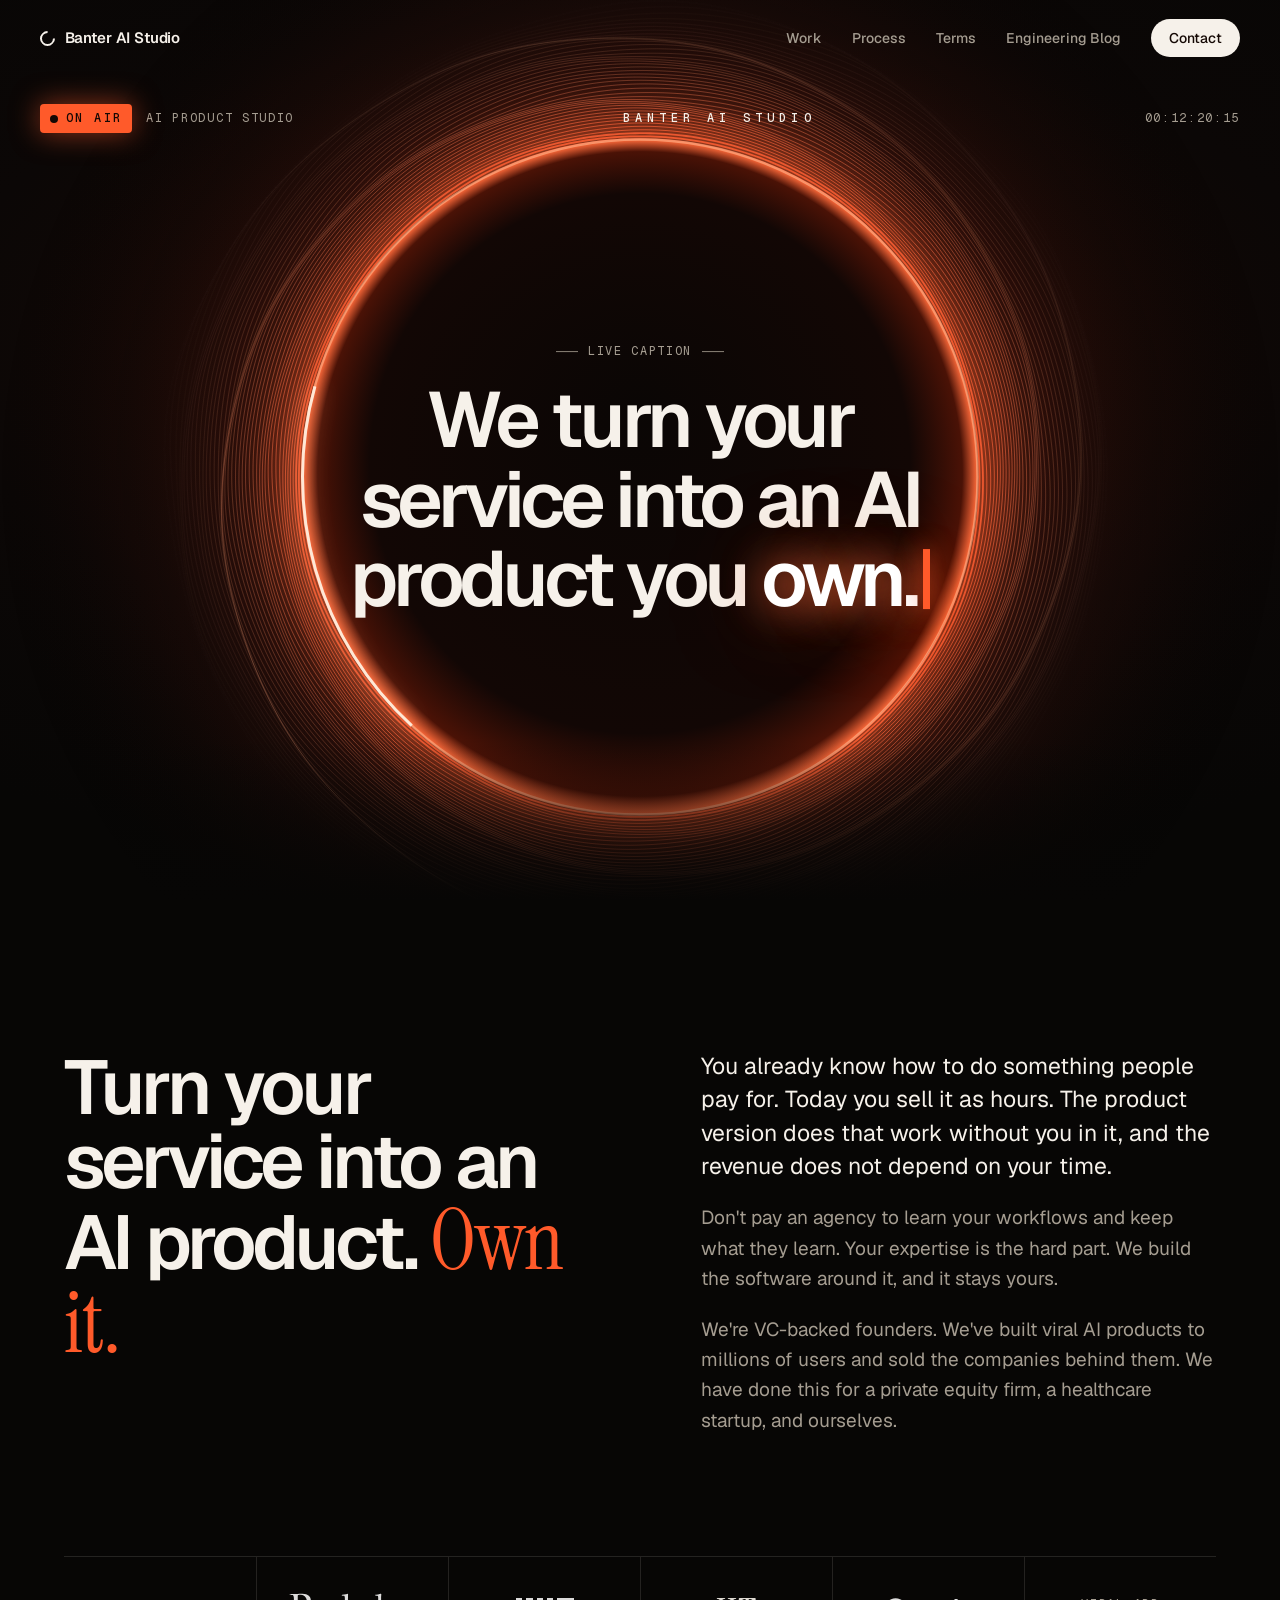
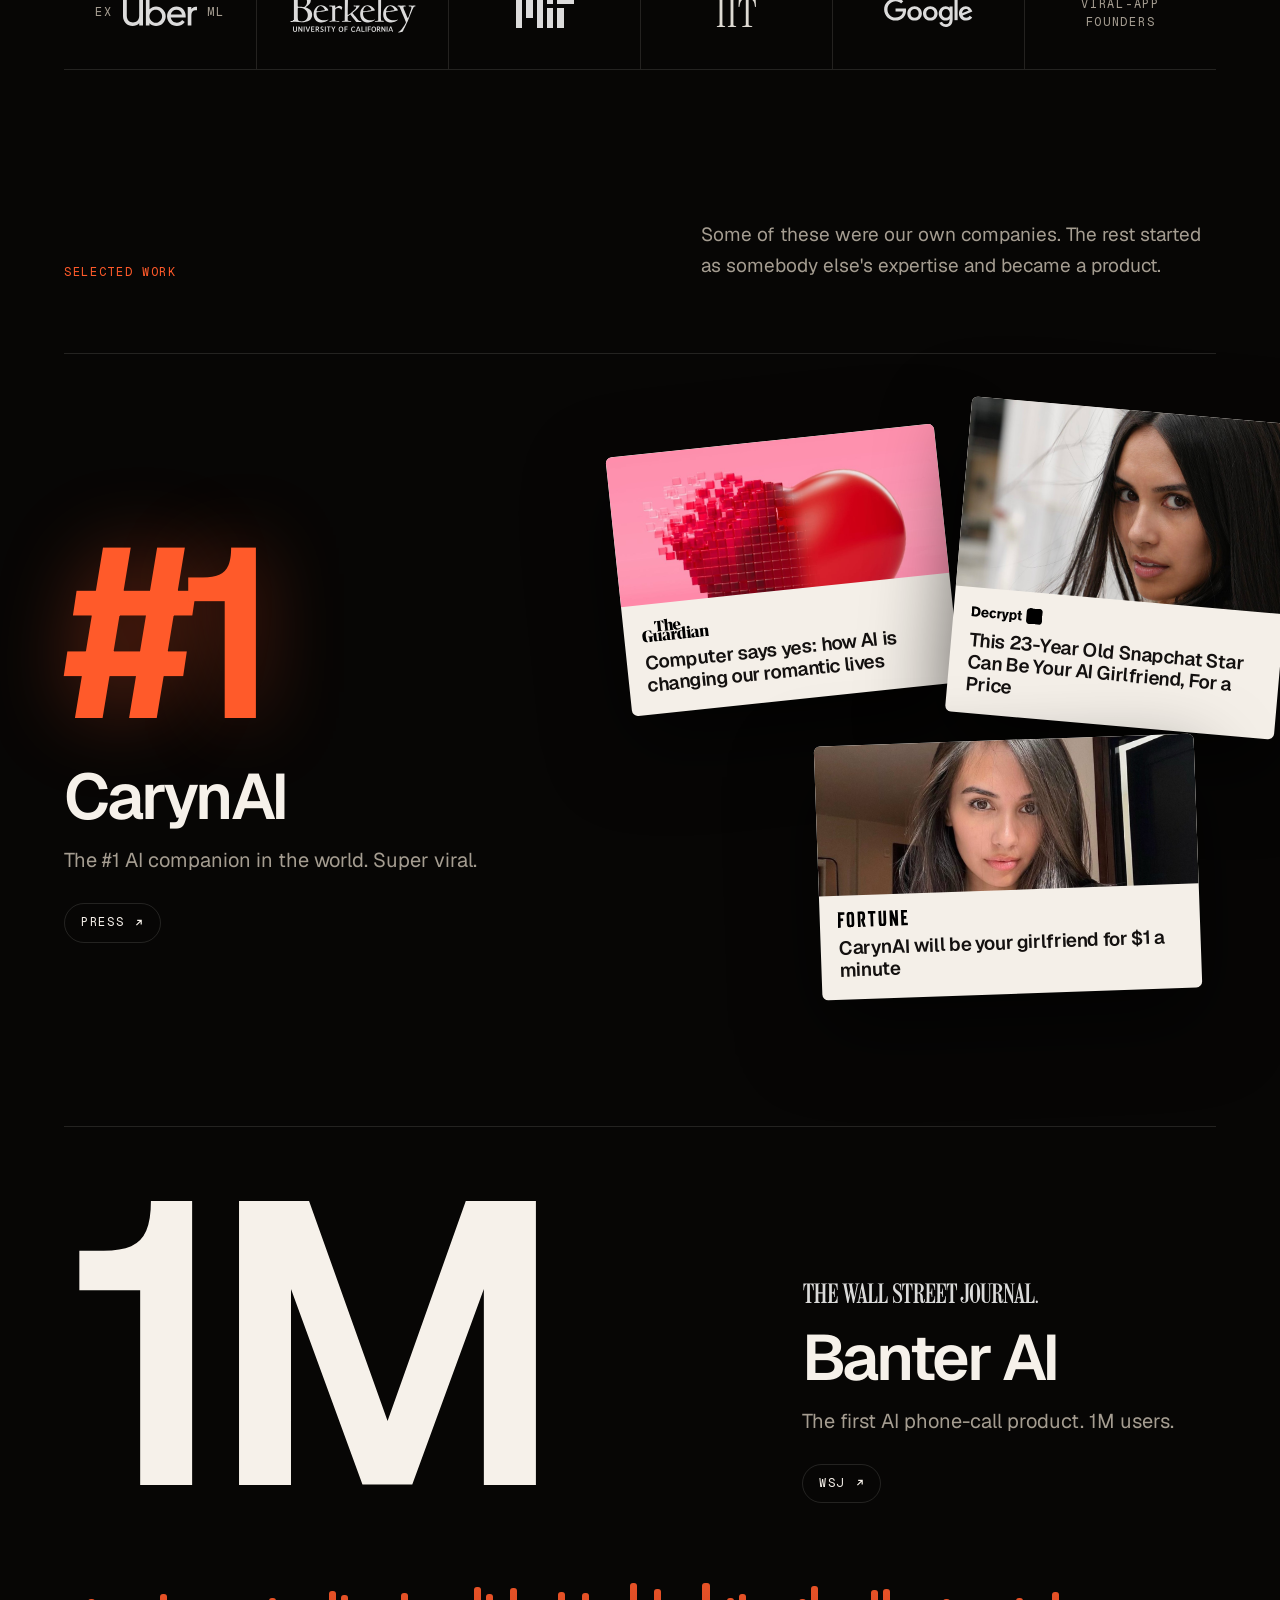
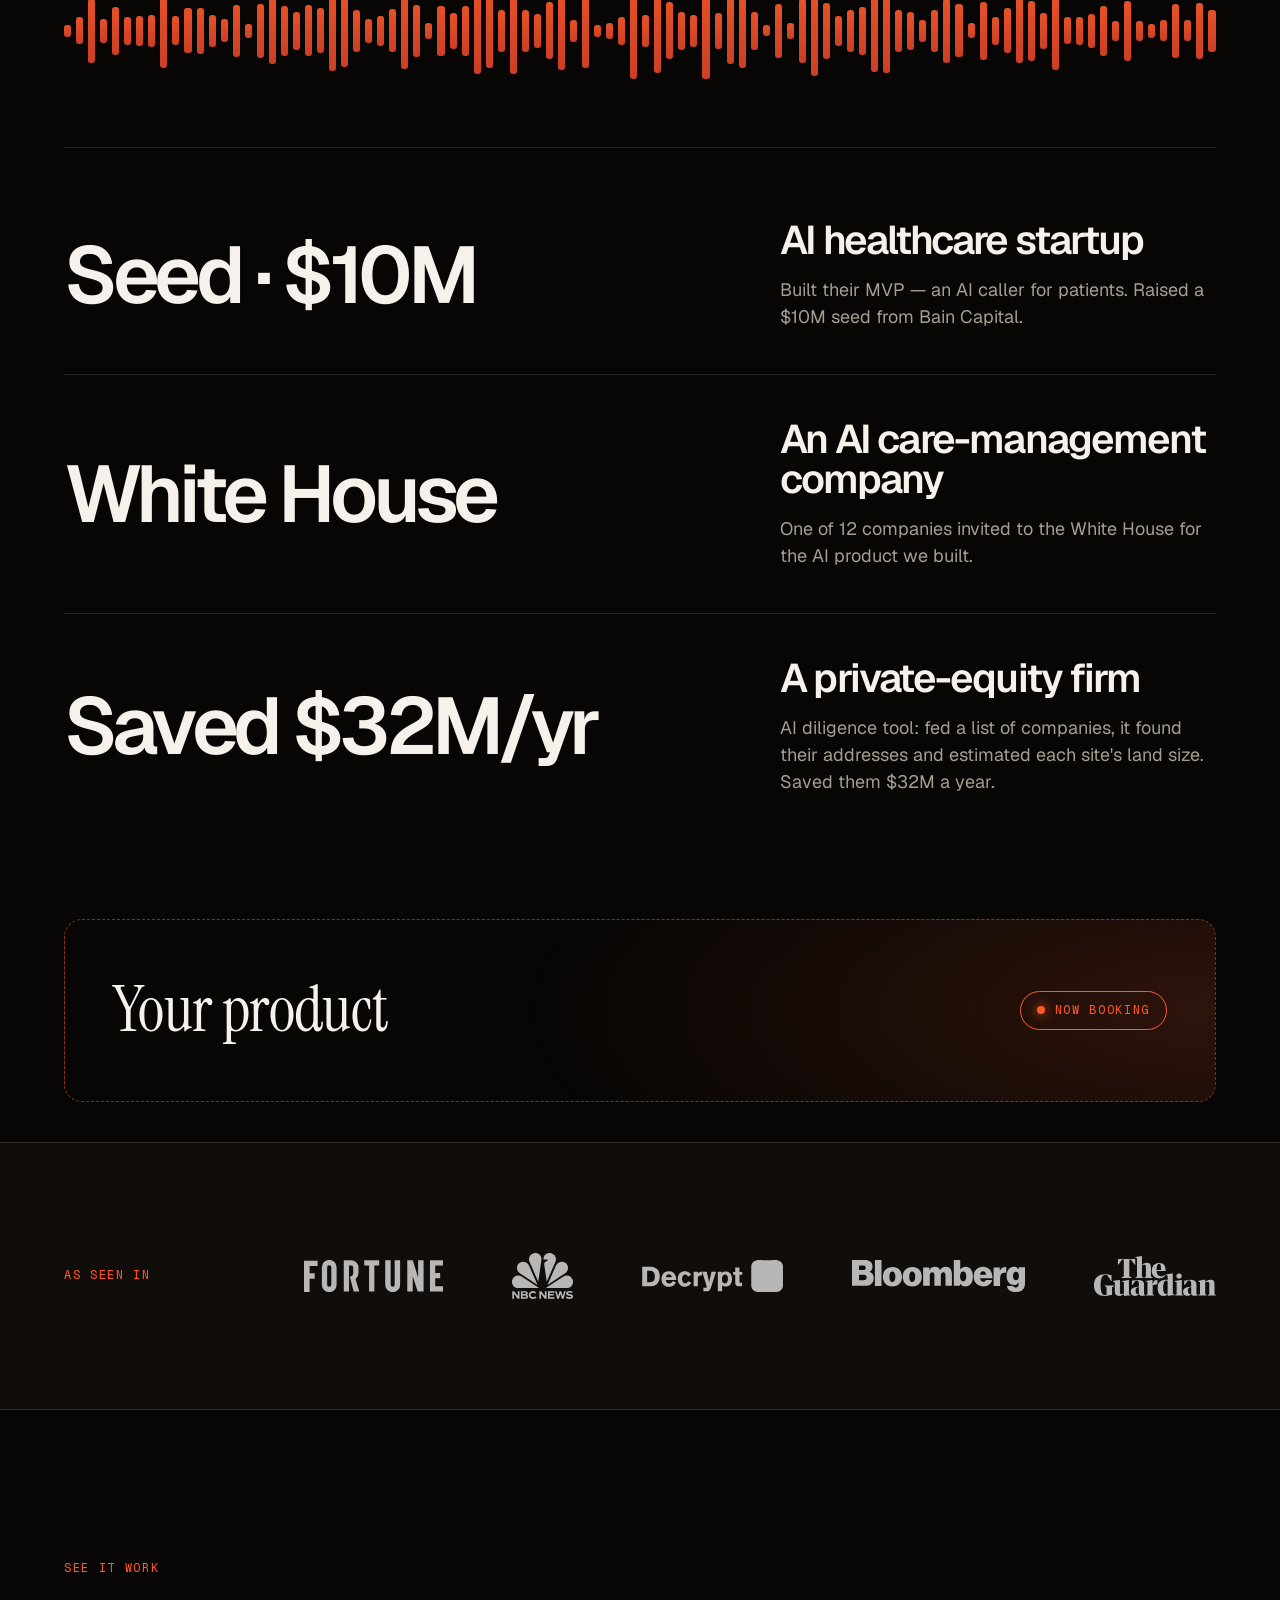
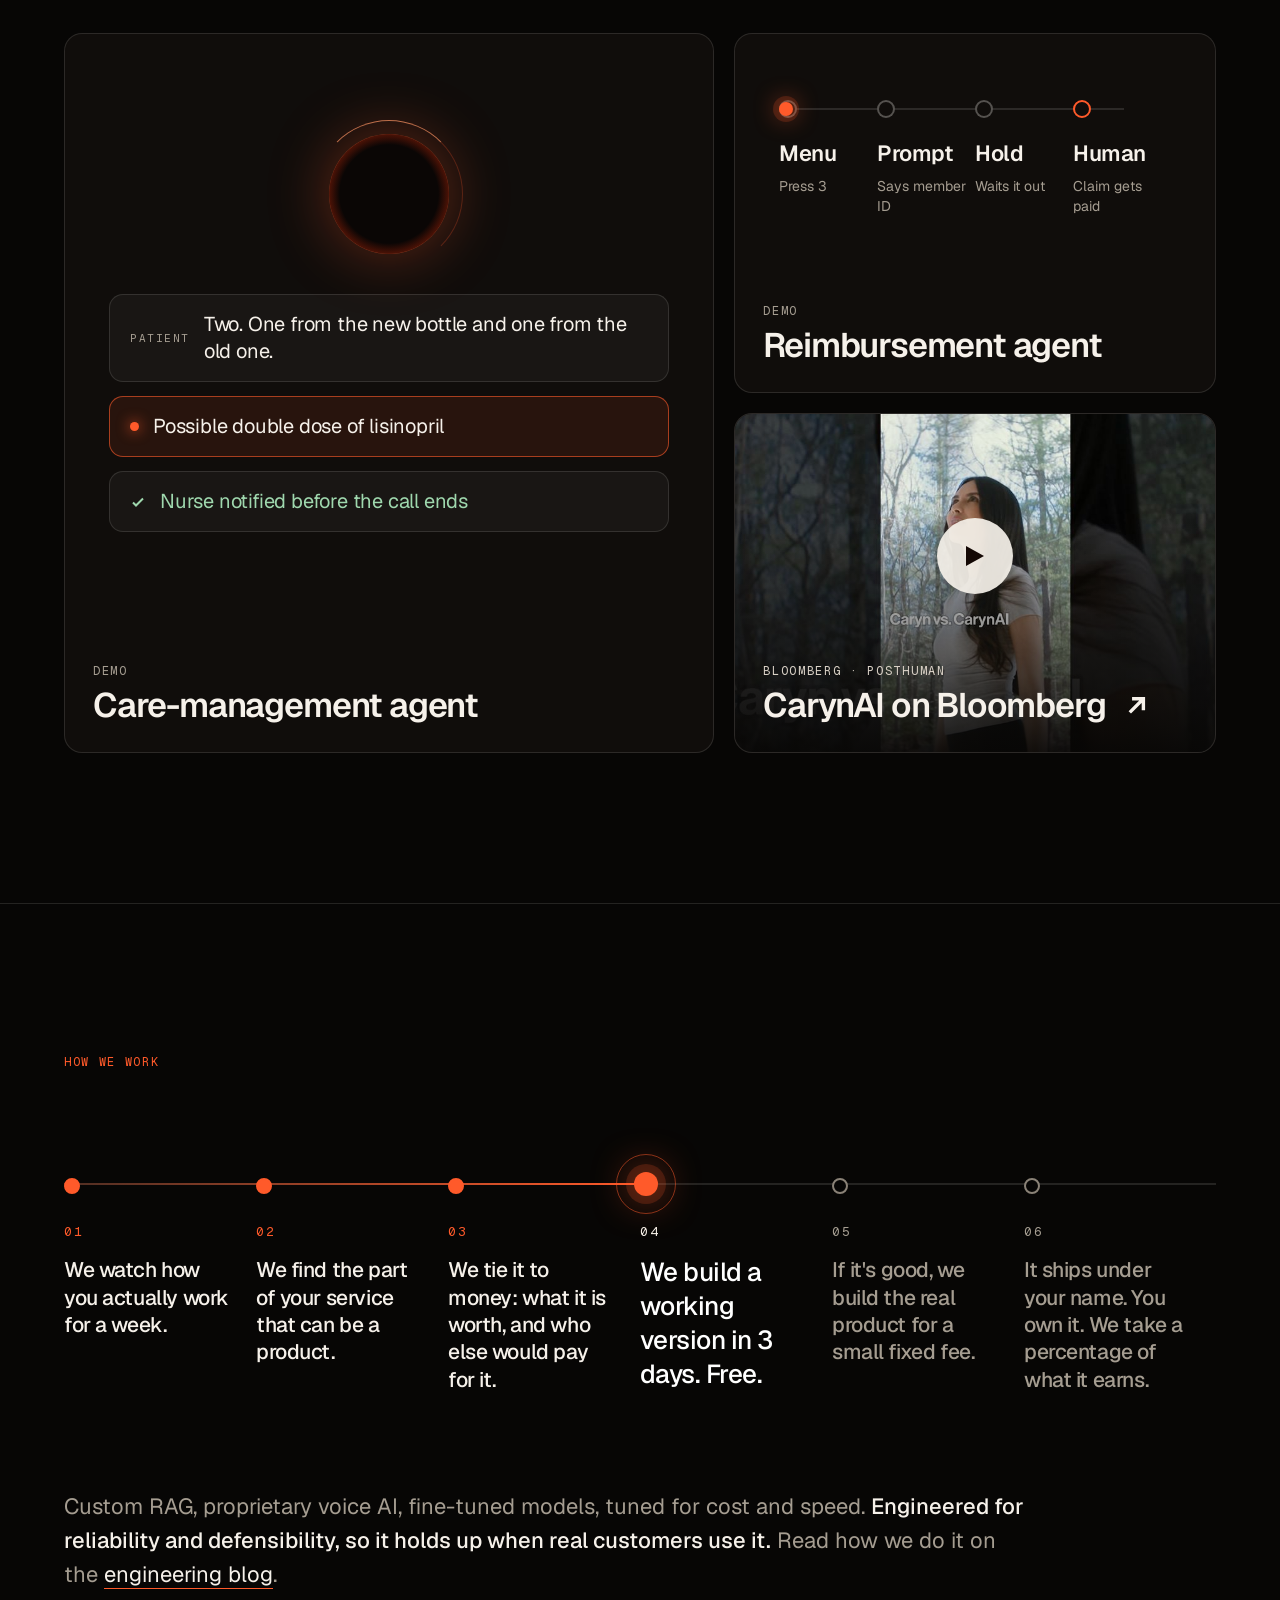
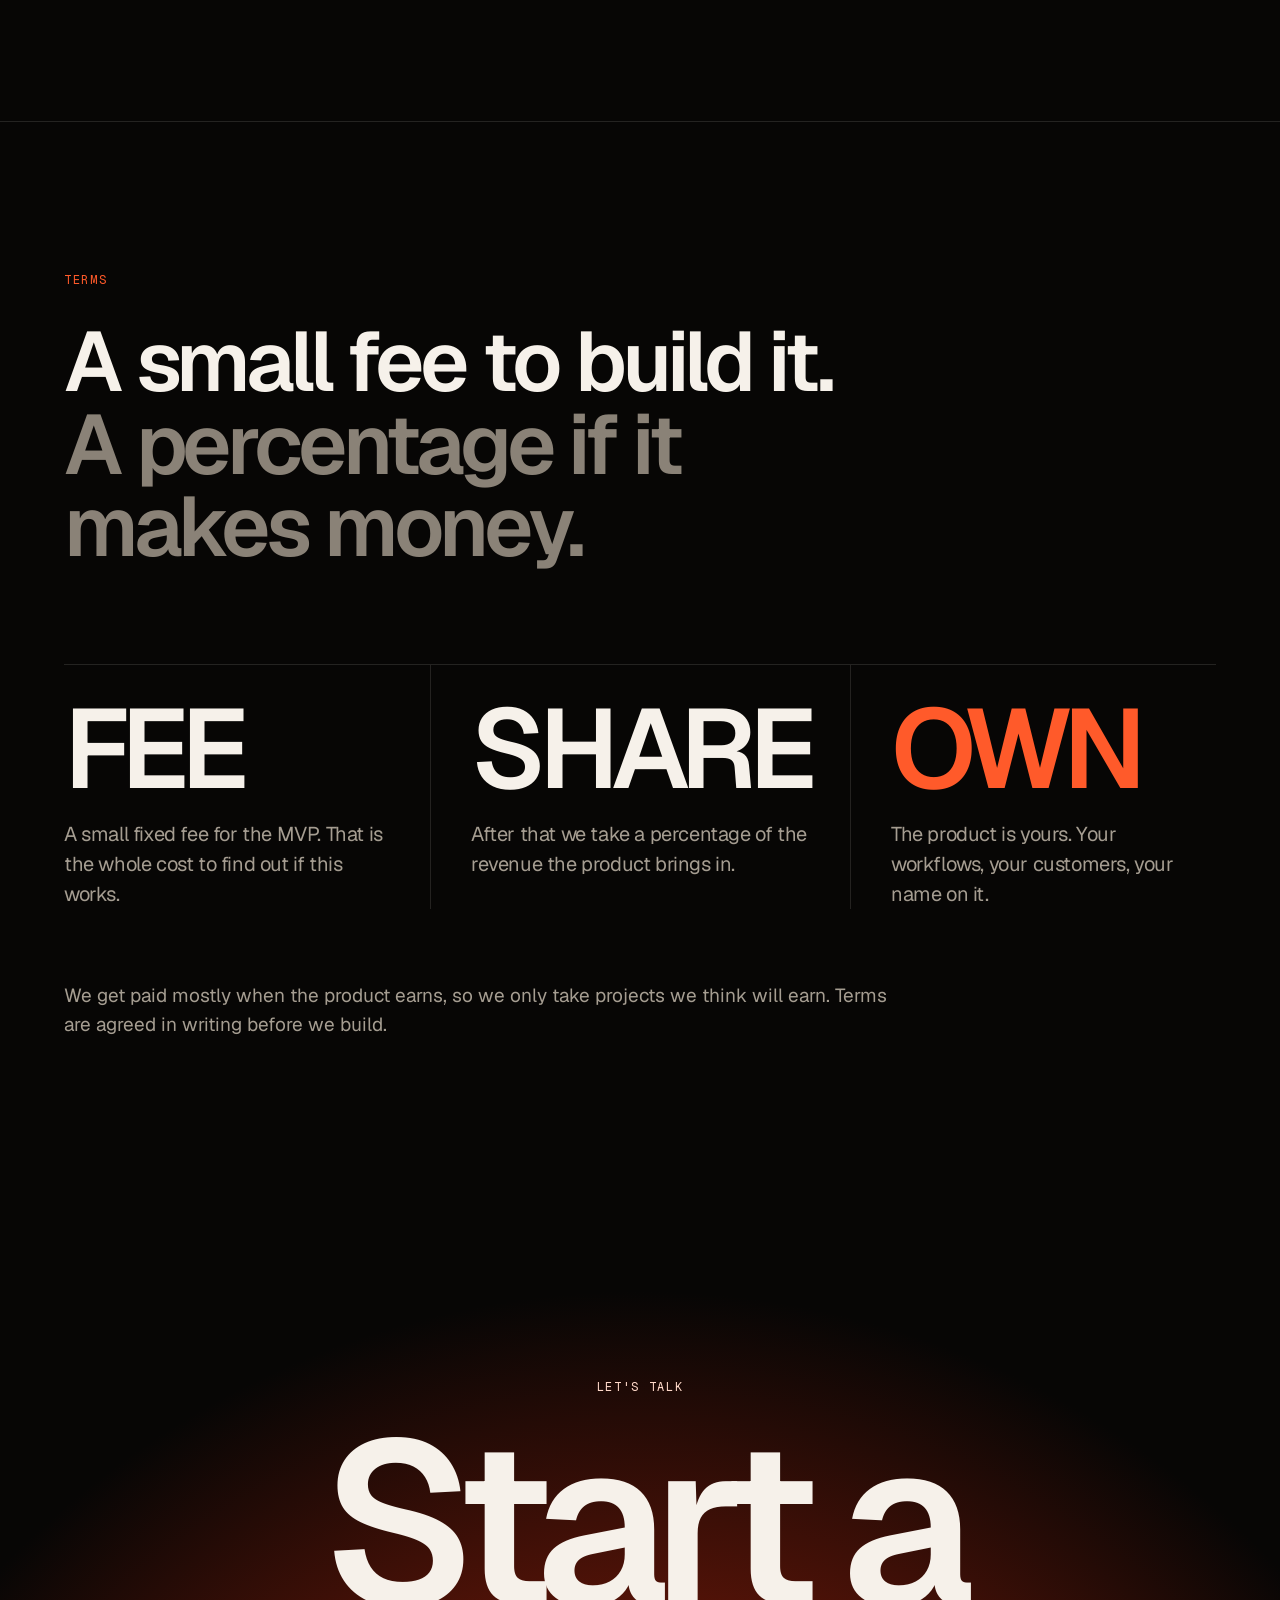
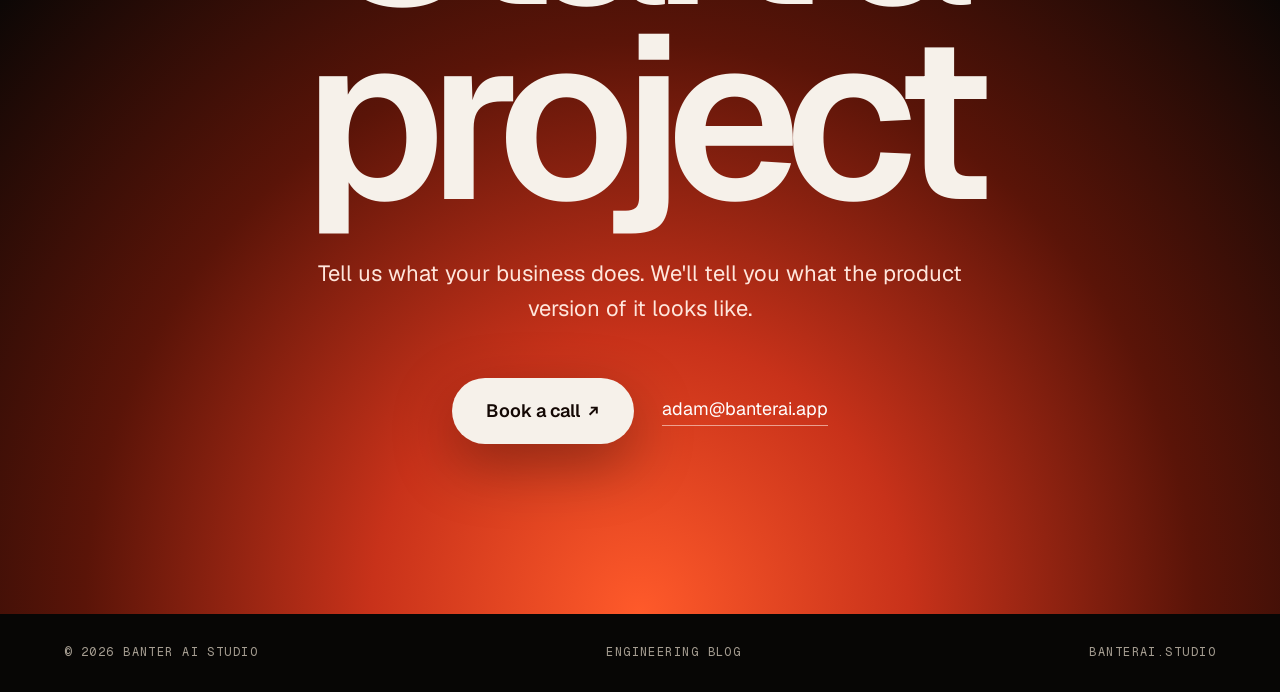
==== commit d3340fc7: "Landing: smaller work stats (Seed, White House, Saved) Co-Authored-By: Claude Opus 5.5 <noreply@anth" ====
--- a/index.html
+++ b/index.html
@@ -118,7 +118,7 @@
 .trio{display:grid;grid-template-columns:1fr;gap:0}
 .l3{display:grid;grid-template-columns:660px 1fr;gap:56px;align-items:center;border-top:1px solid var(--line);padding:44px 0}
 .l3:first-child{border-top:0;padding-top:16px}
-.l3 .stat{font-family:var(--sans);font-size:104px;font-weight:600;letter-spacing:-.06em;line-height:.9;text-transform:none;border:0;padding:0;margin:0;color:var(--ink);white-space:nowrap}
+.l3 .stat{font-family:var(--sans);font-size:80px;font-weight:600;letter-spacing:-.06em;line-height:.9;text-transform:none;border:0;padding:0;margin:0;color:var(--ink);white-space:nowrap}
 .l3 .stat.e{color:var(--ember)}
 .l3 h3{font-size:40px}
 .l3 .hl{font-size:18px}
@@ -261,7 +261,7 @@
  .s-banter .wavebar{height:70px;gap:3px}
  .seg h3{font-size:44px}
  .l3{grid-template-columns:1fr;gap:16px;padding:32px 0}
- .l3 .stat{font-size:64px;white-space:normal}
+ .l3 .stat{font-size:50px;white-space:normal}
  .l3 h3{font-size:30px}
  .s-next{flex-direction:column;align-items:flex-start;padding:32px 24px}
  .s-next h3{font-size:46px}
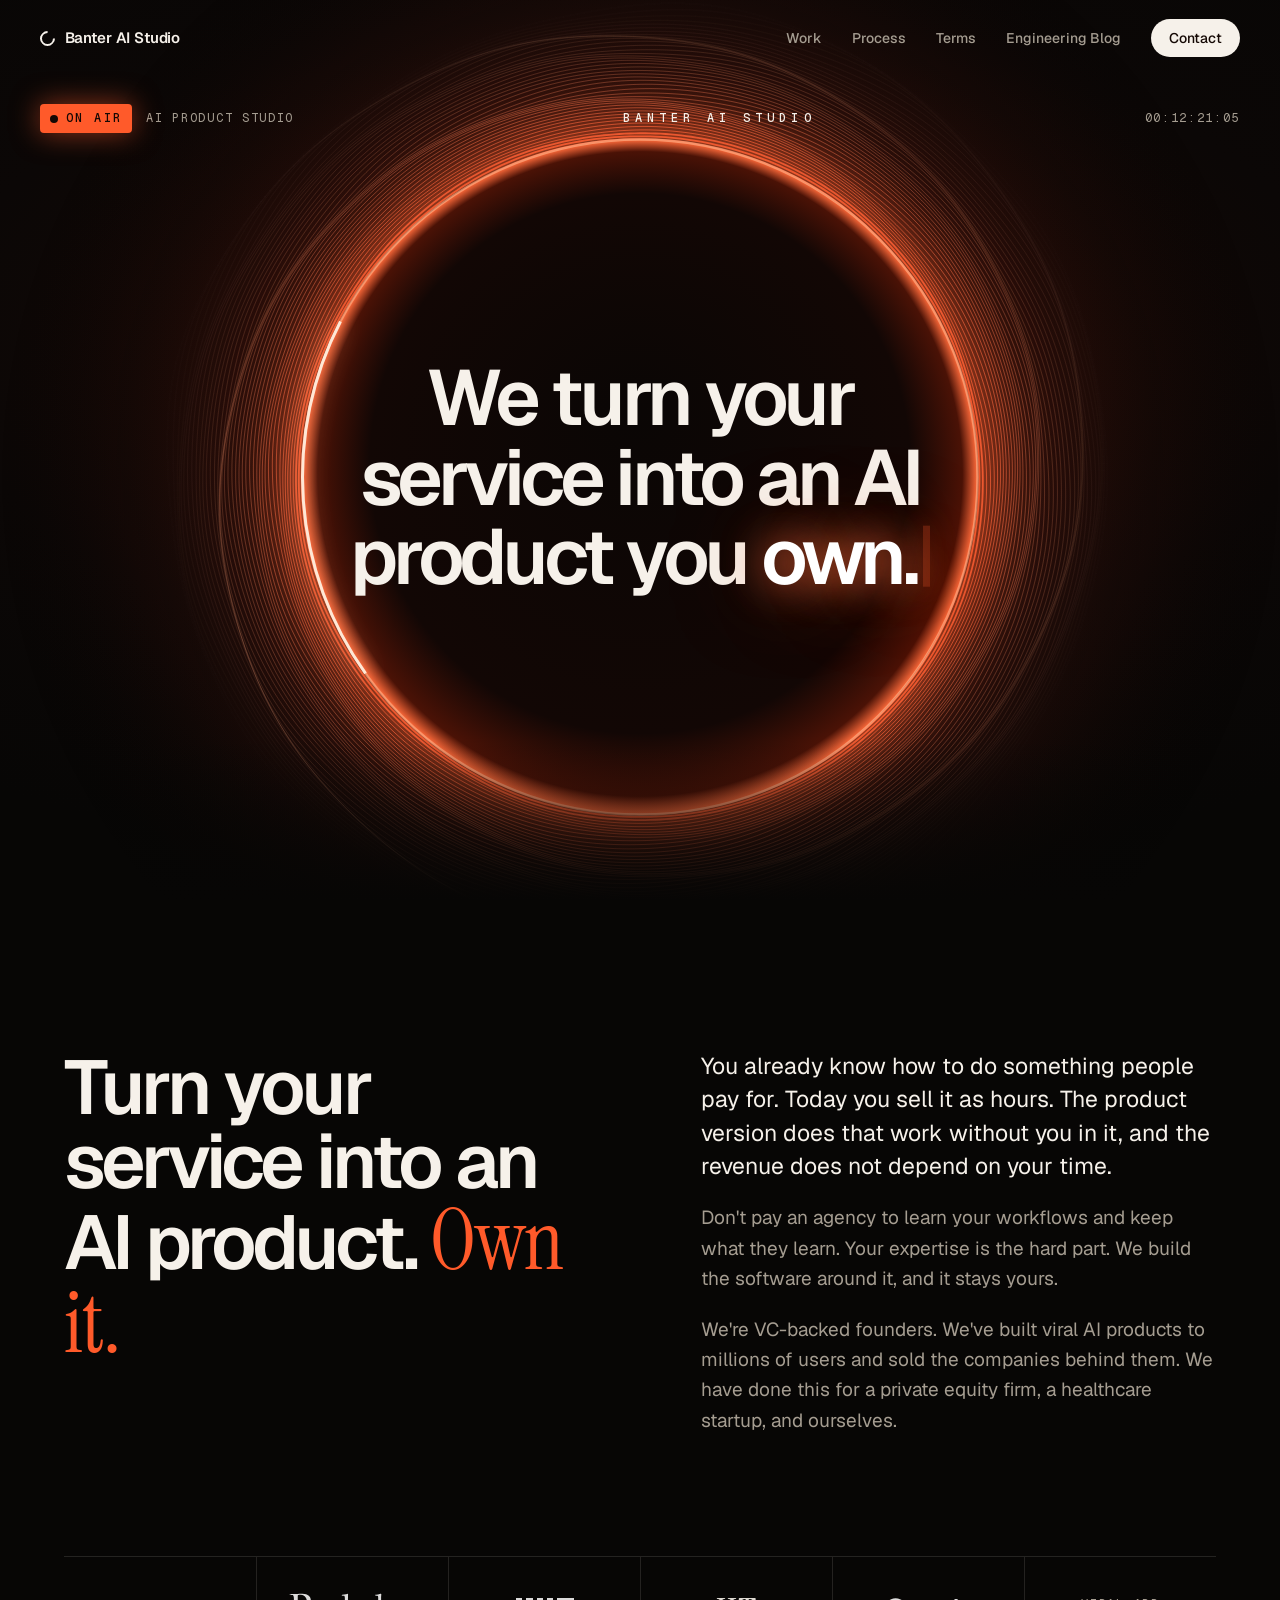
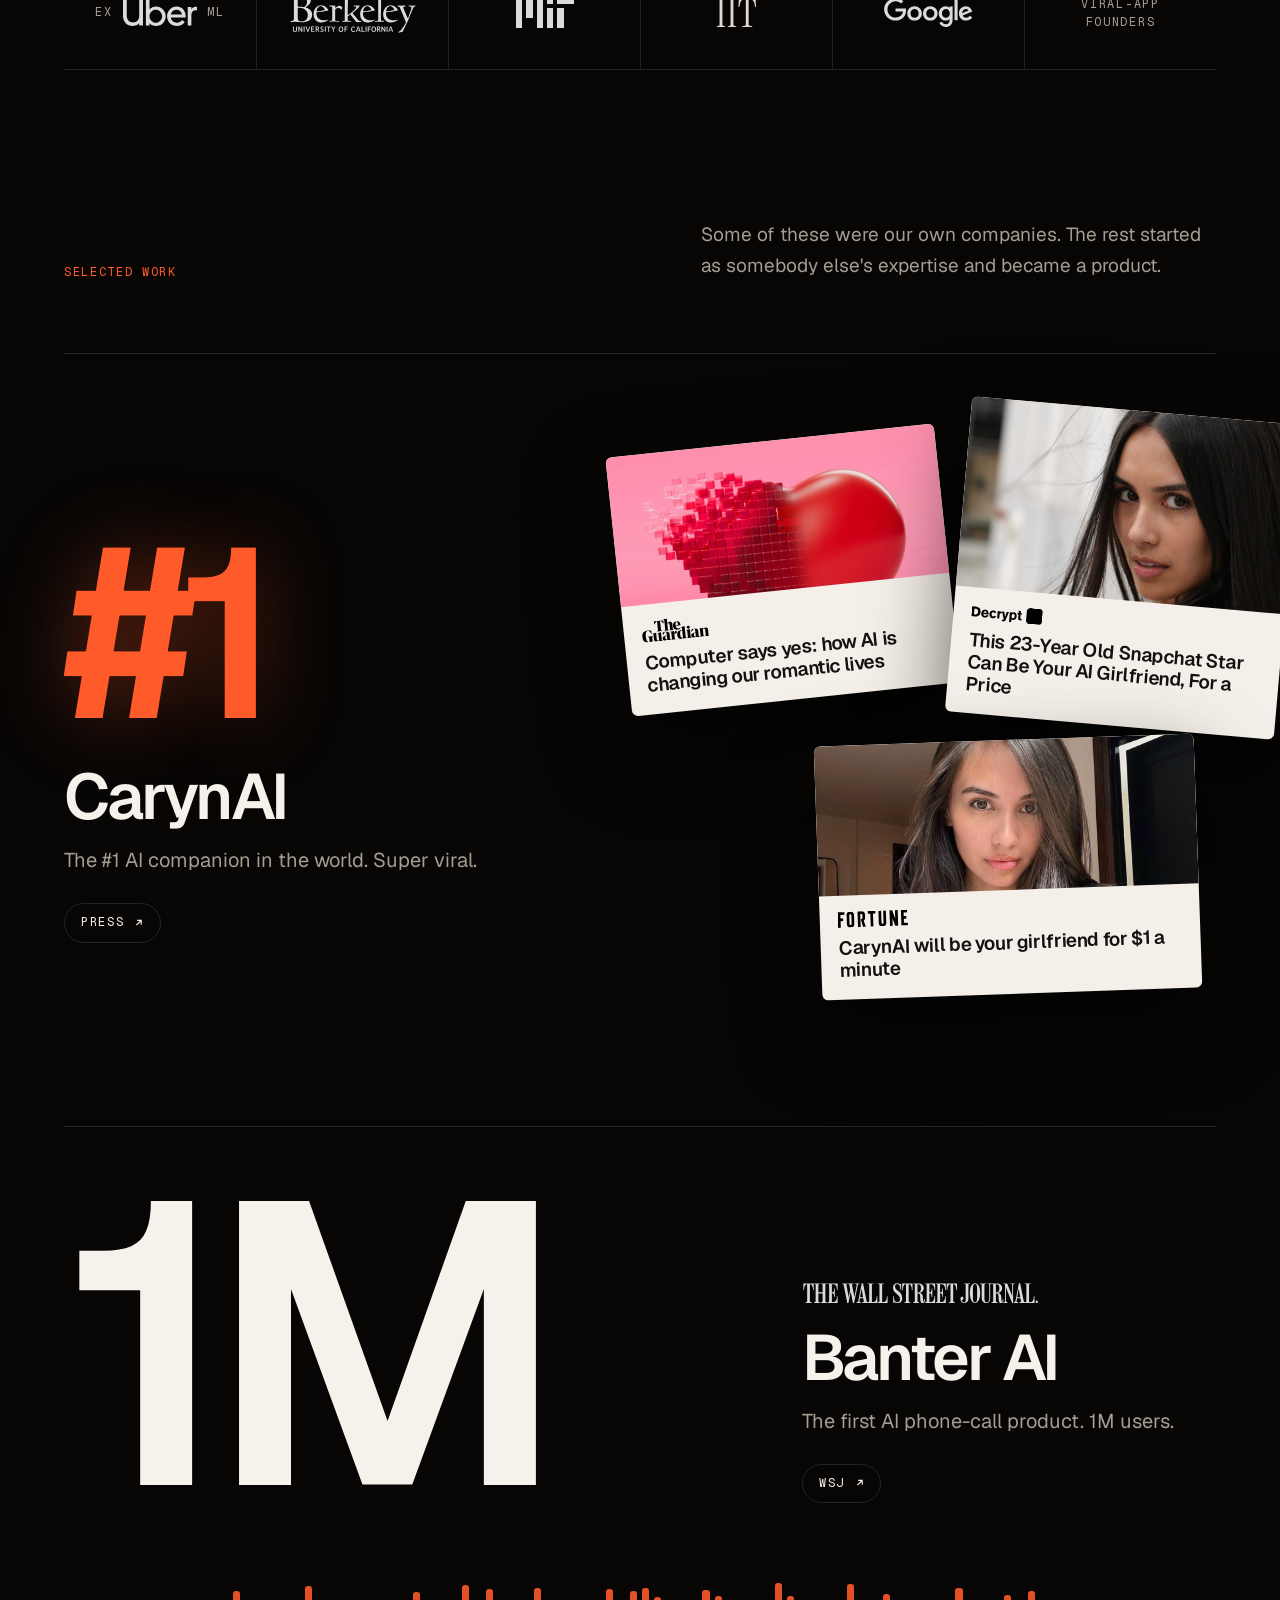
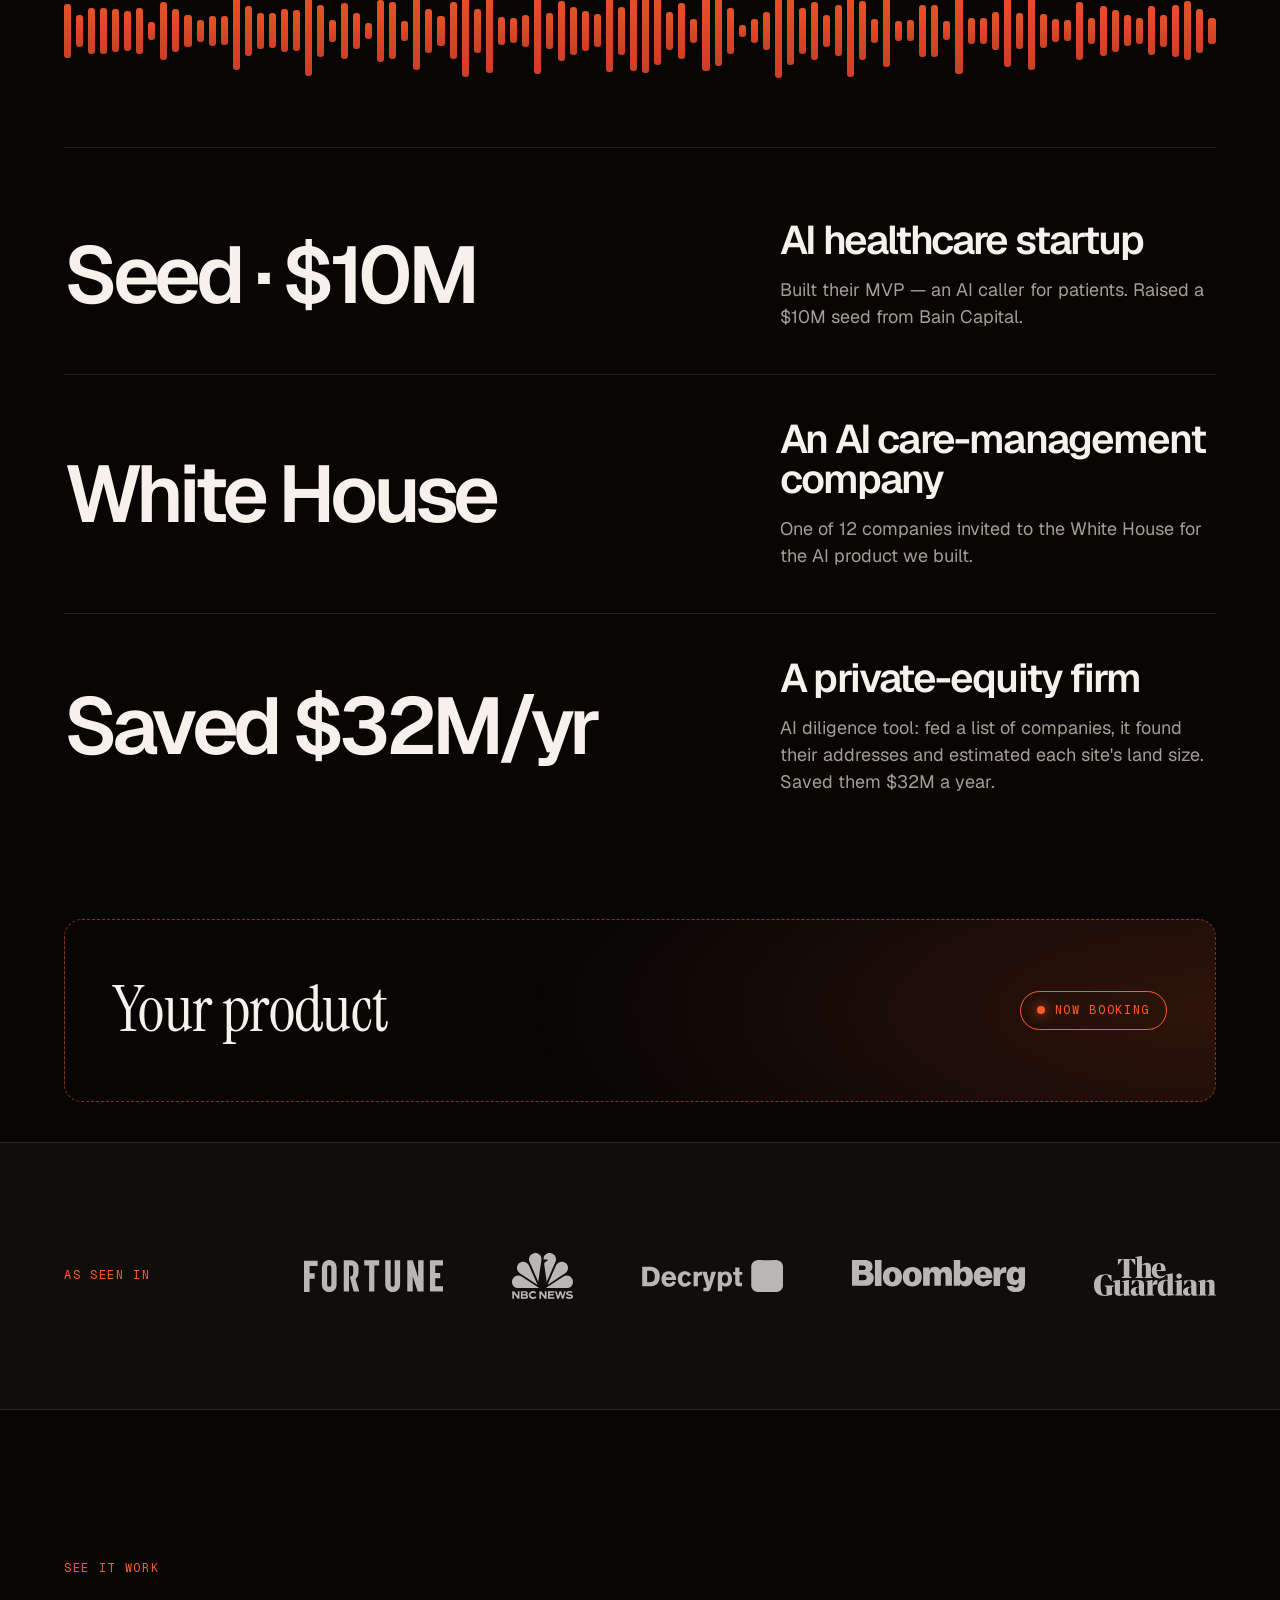
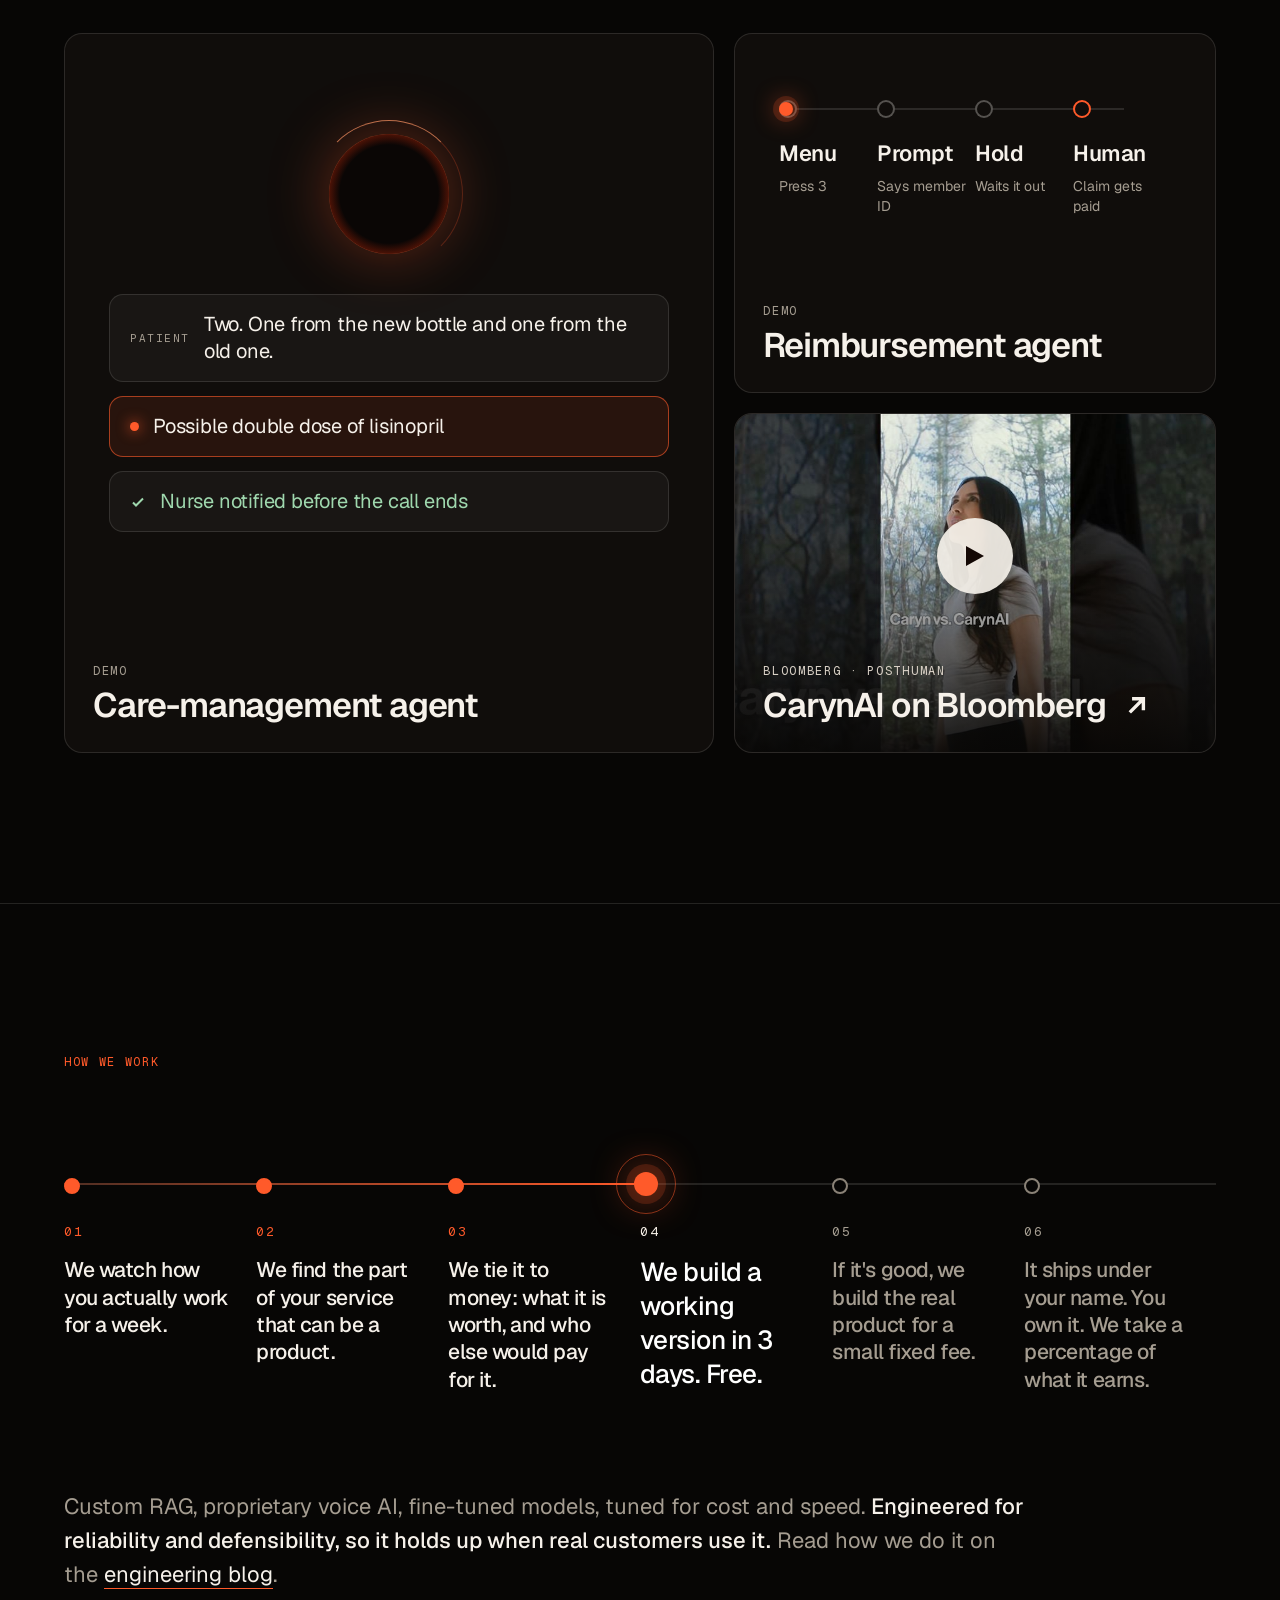
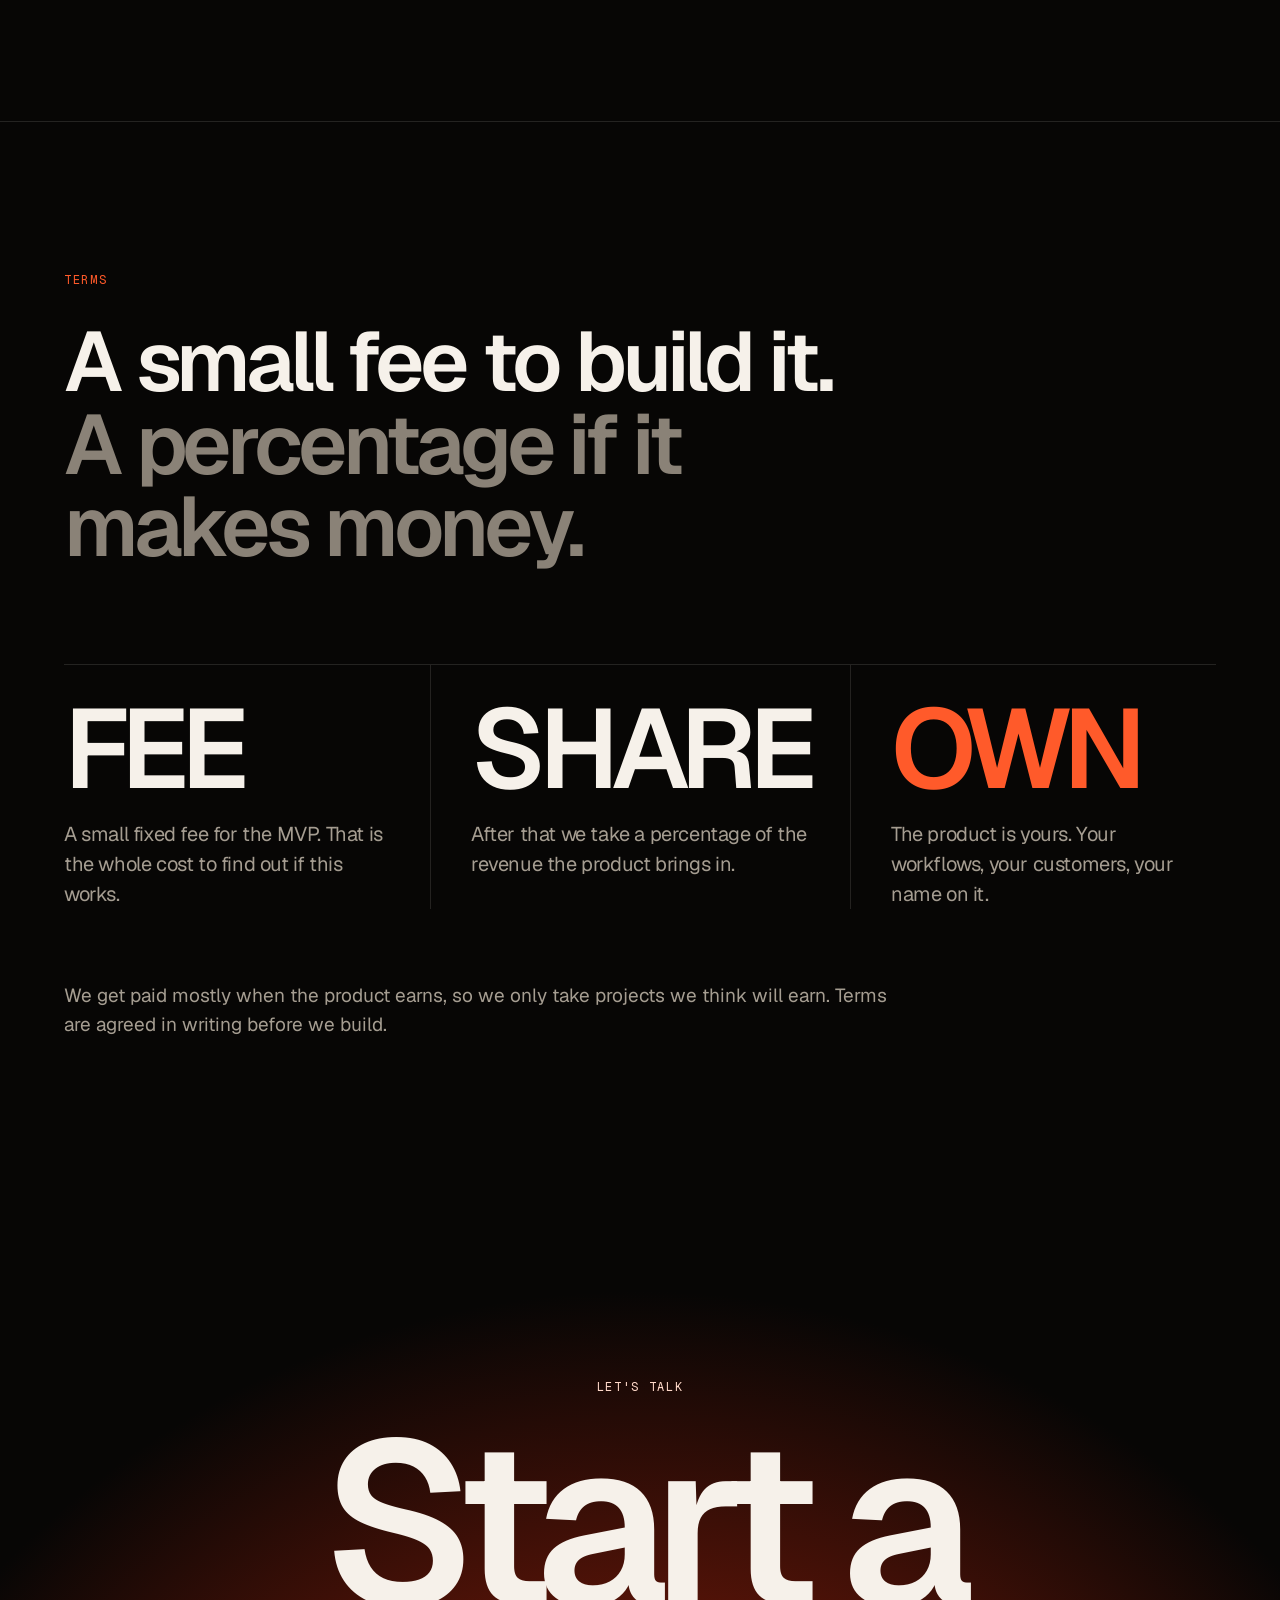
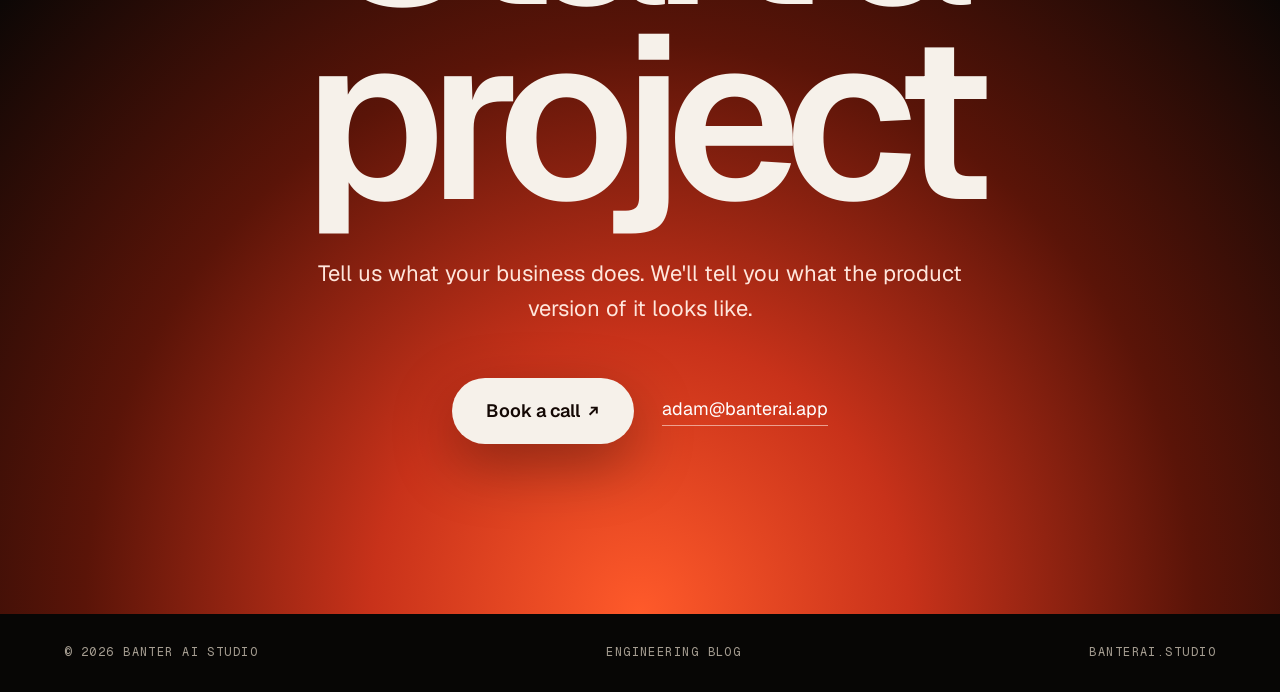
==== commit e24c18b2: "Landing: remove Live caption label from hero Co-Authored-By: Claude Opus 5.5 <noreply@anthropic.com>" ====
--- a/index.html
+++ b/index.html
@@ -314,7 +314,6 @@
     <span class="tc mono" id="tc" aria-hidden="true">00:00:00:00</span>
   </div>
   <div class="cap">
-    <div class="lbl mono" aria-hidden="true"><i></i>Live caption<i></i></div>
     <p class="sub" id="sub">We turn your service into an AI product you own.</p>
   </div>
   <div class="fadebot" aria-hidden="true"></div>
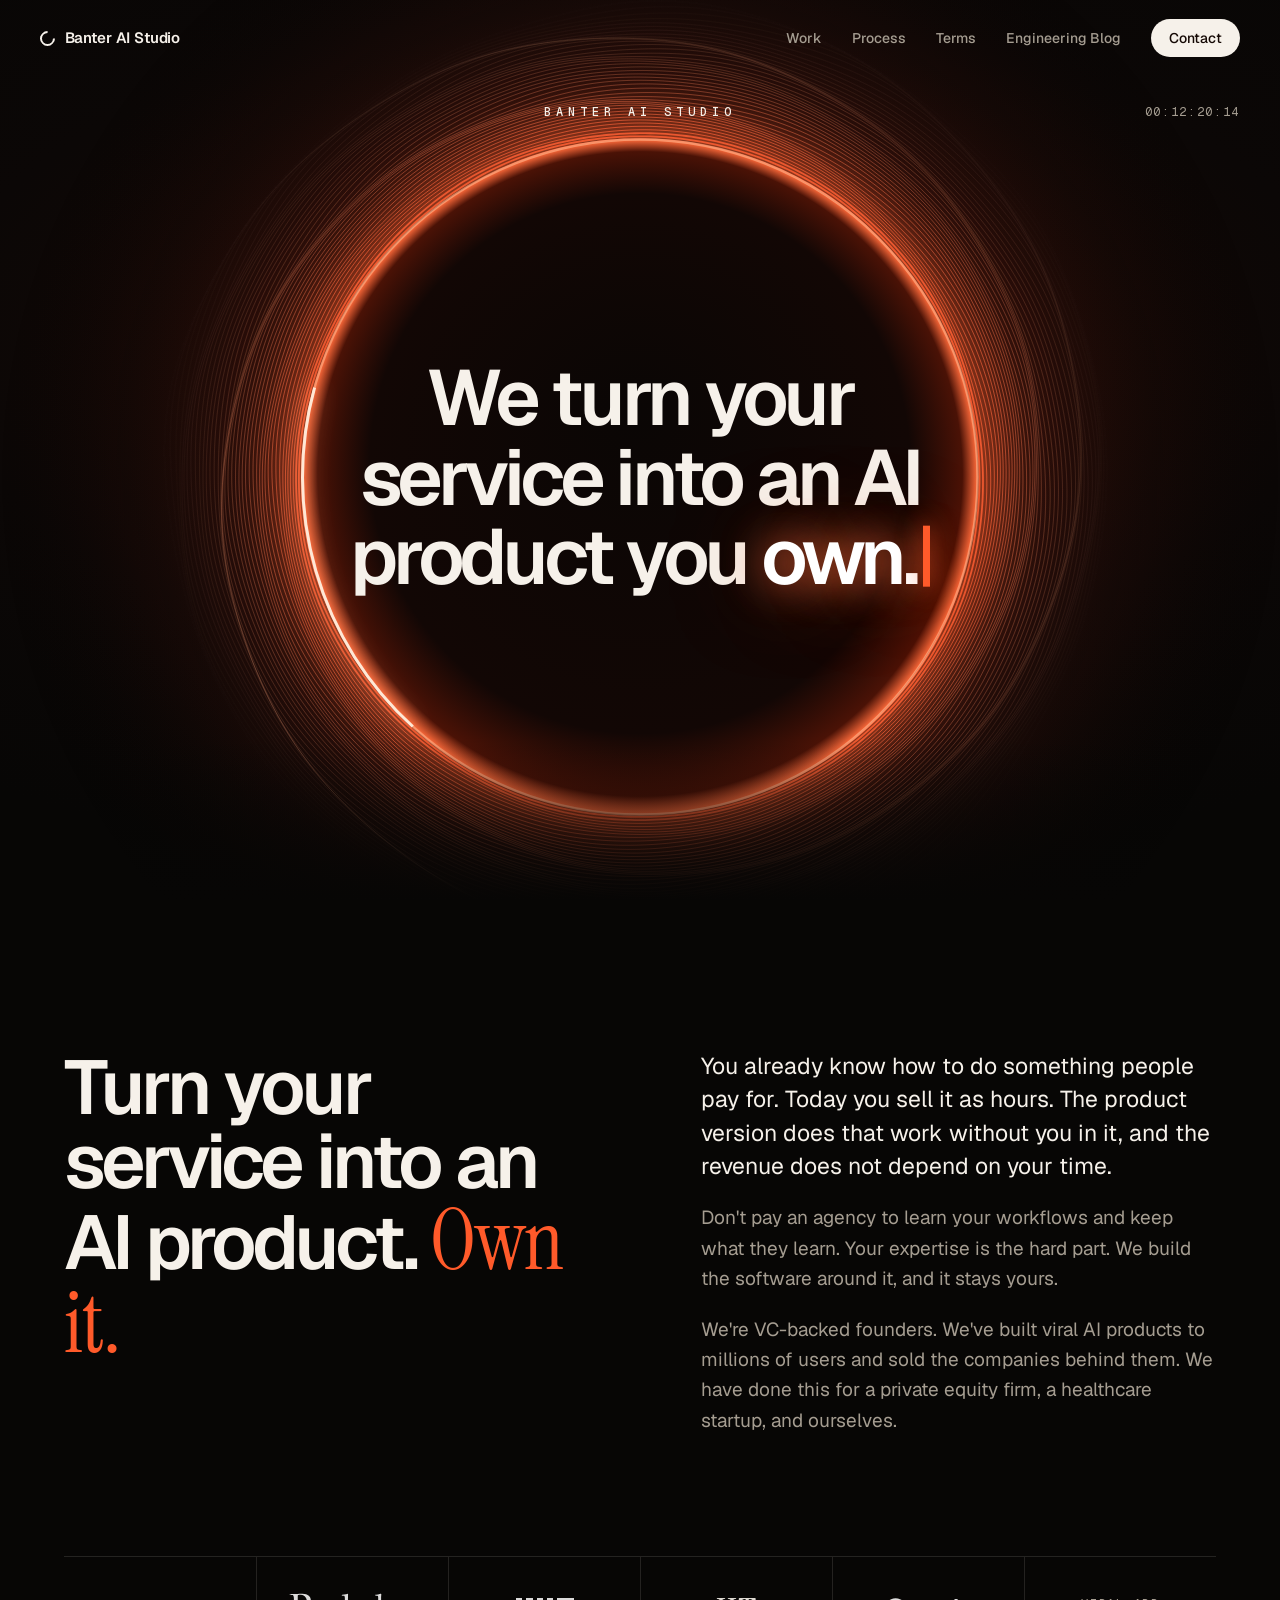
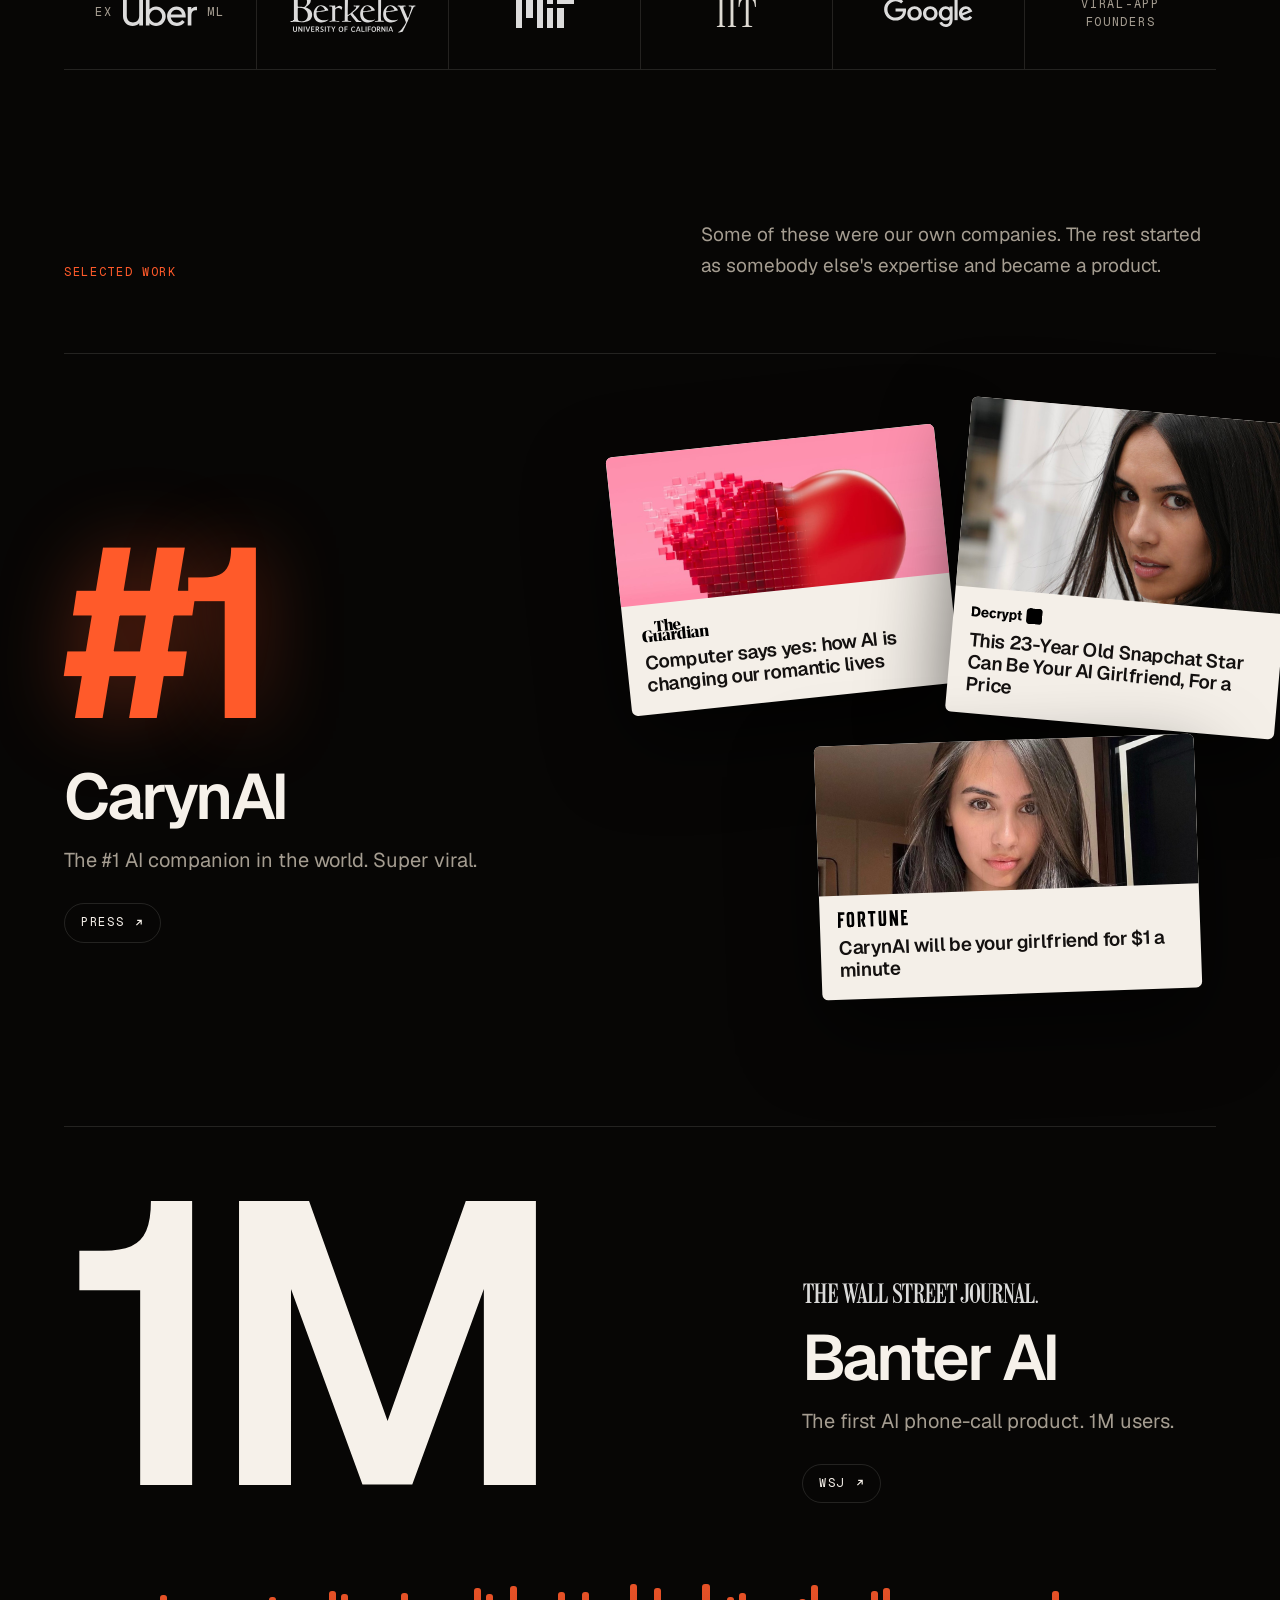
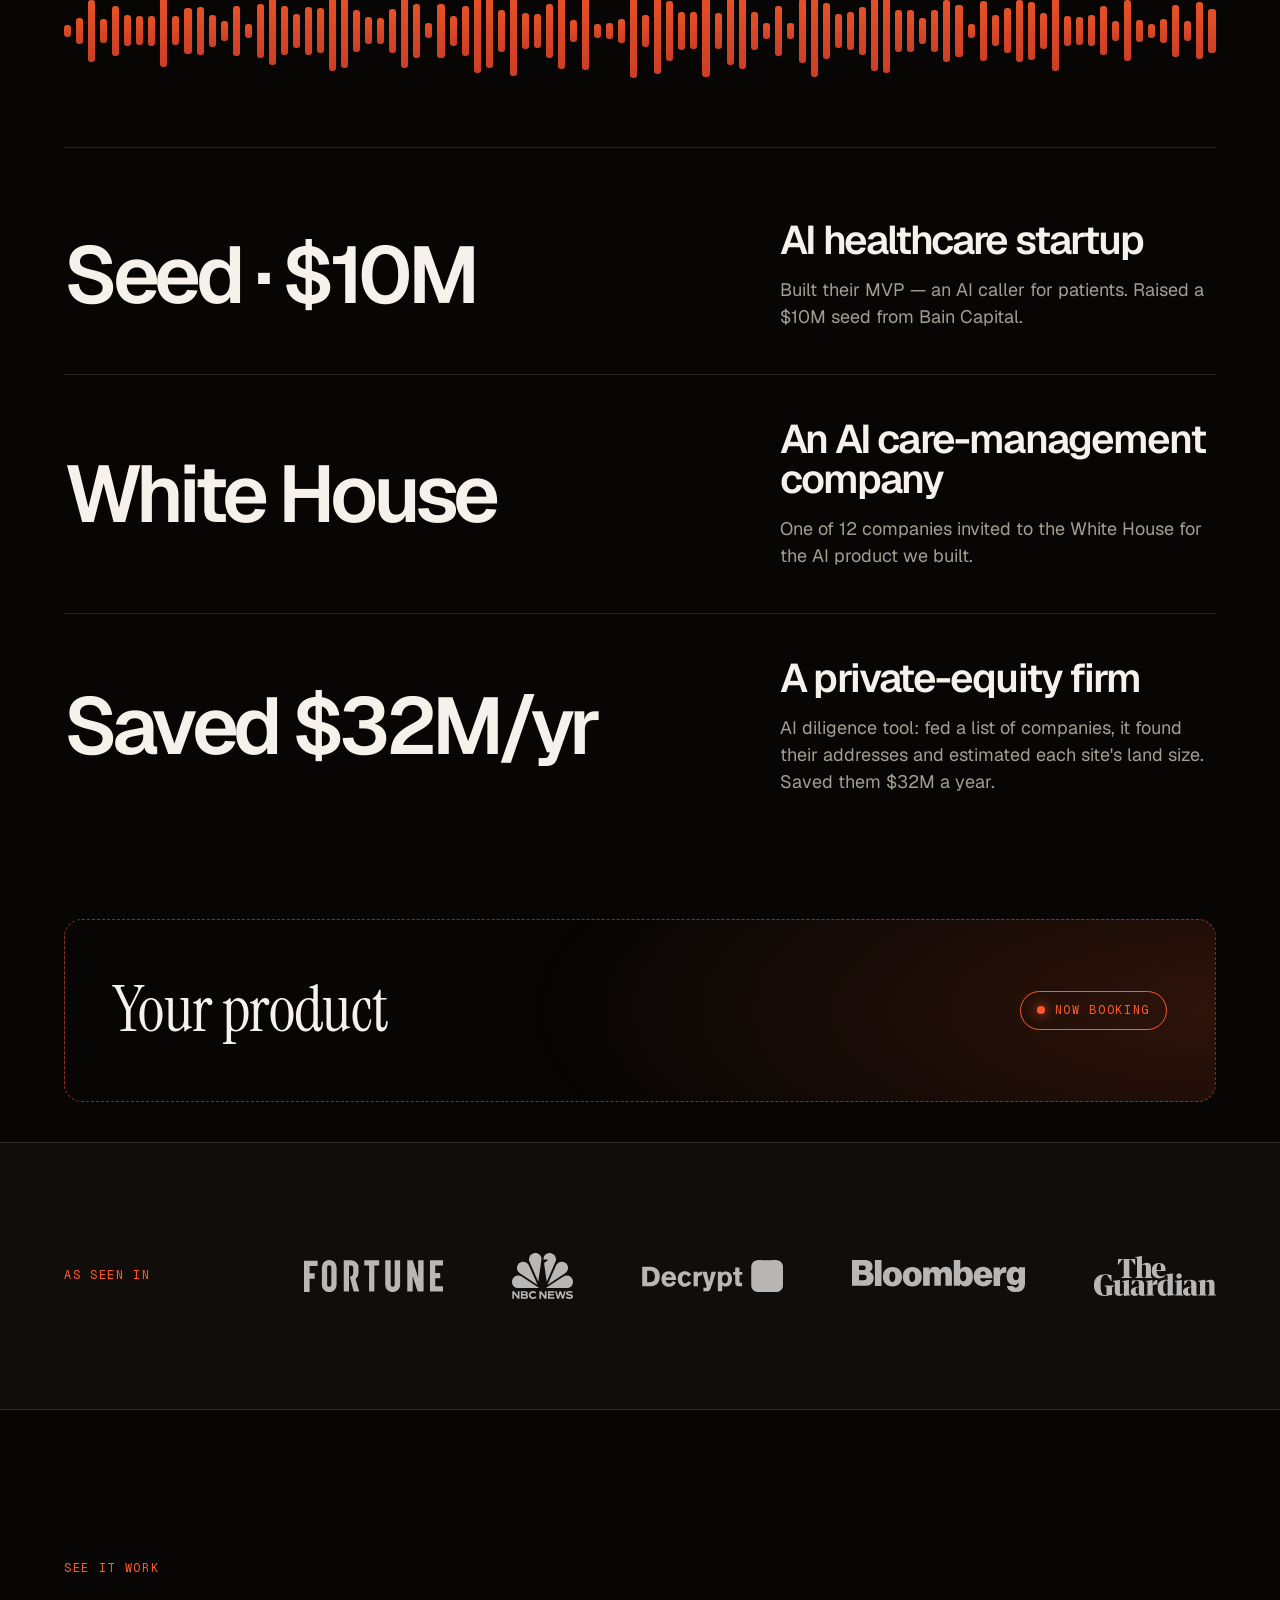
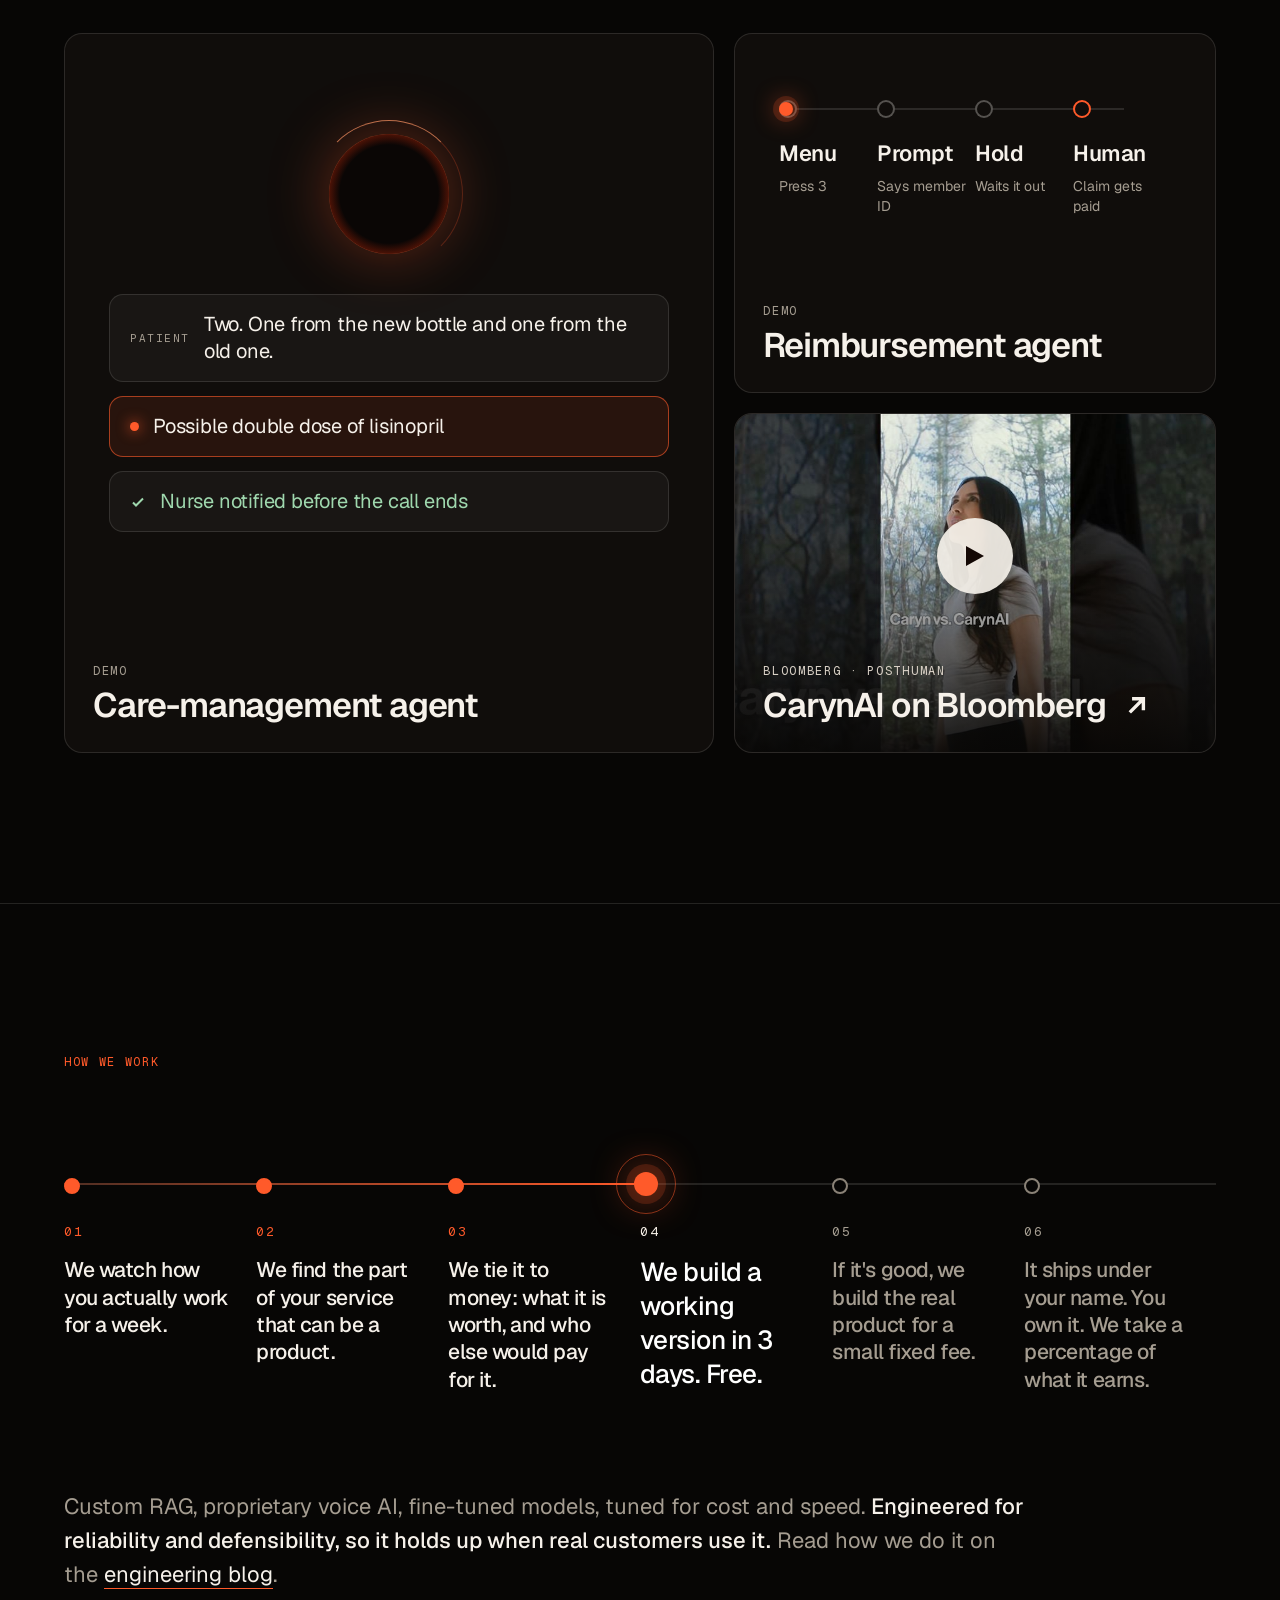
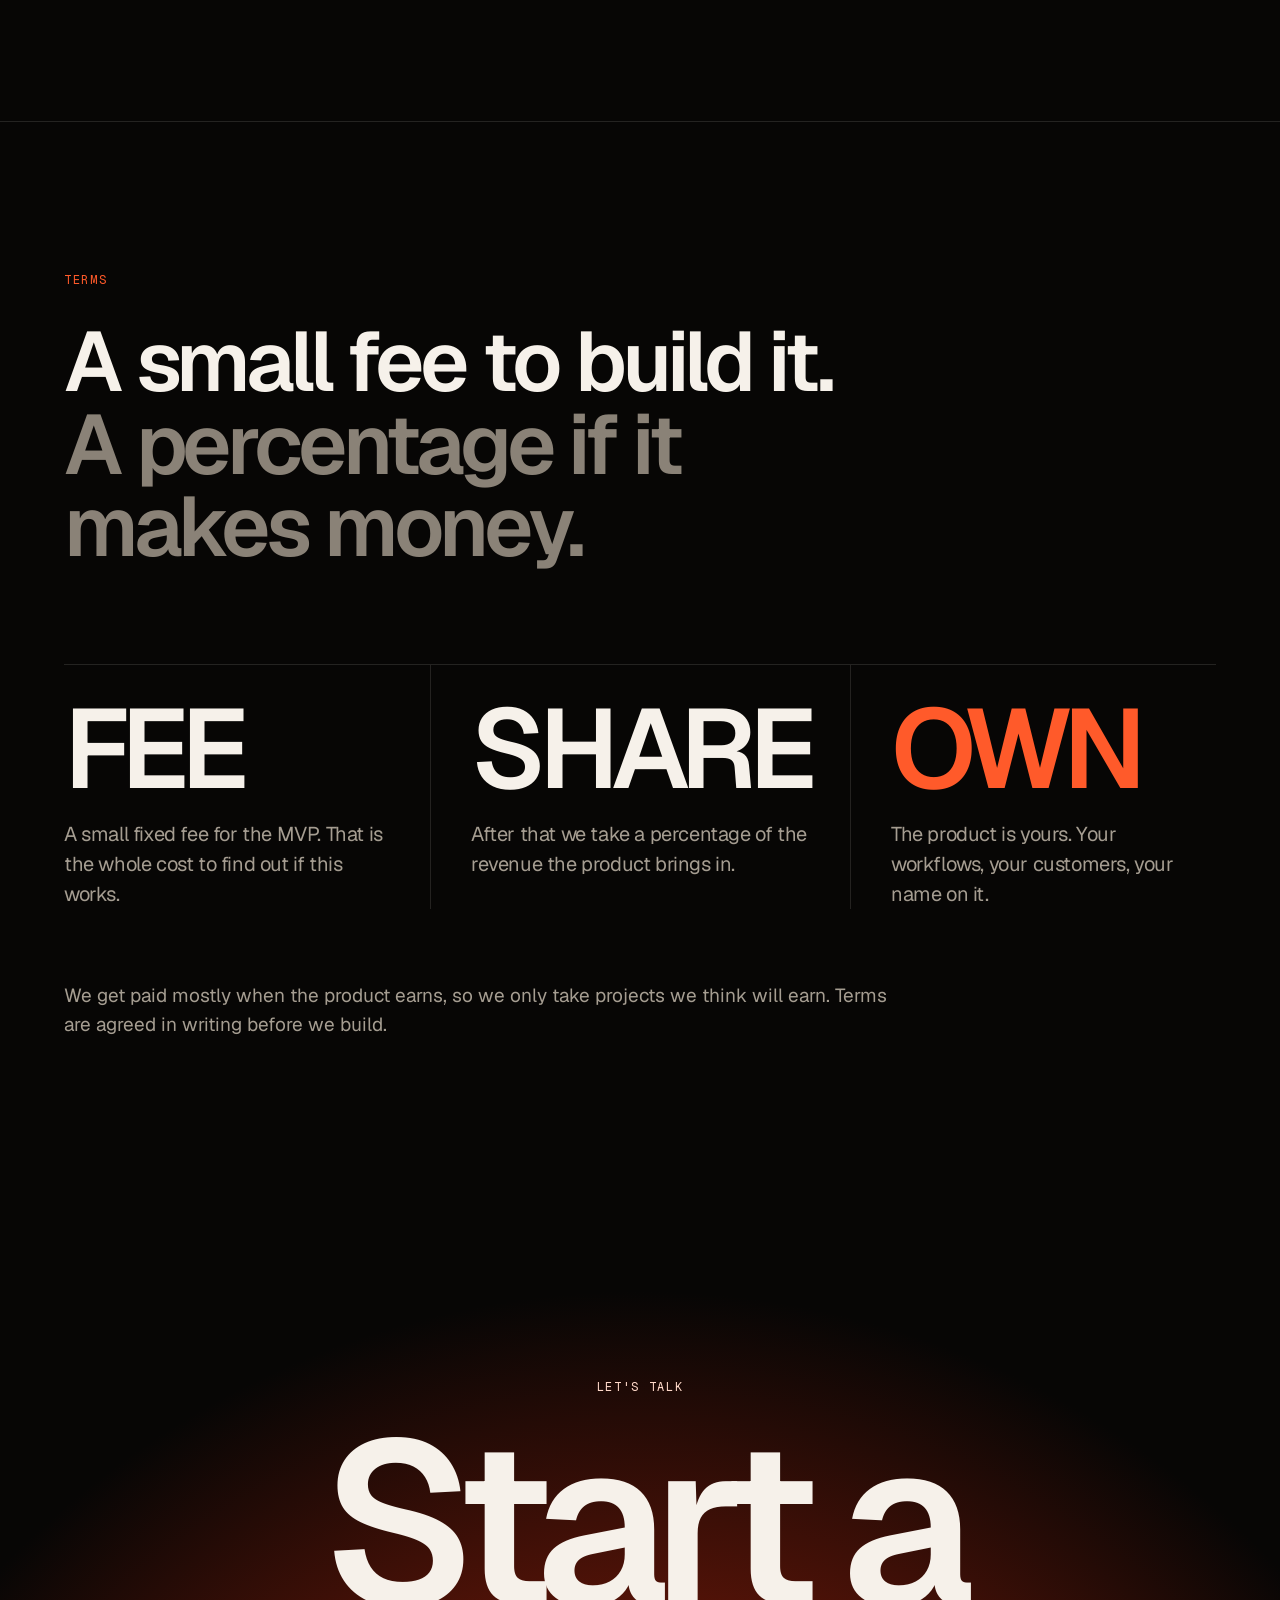
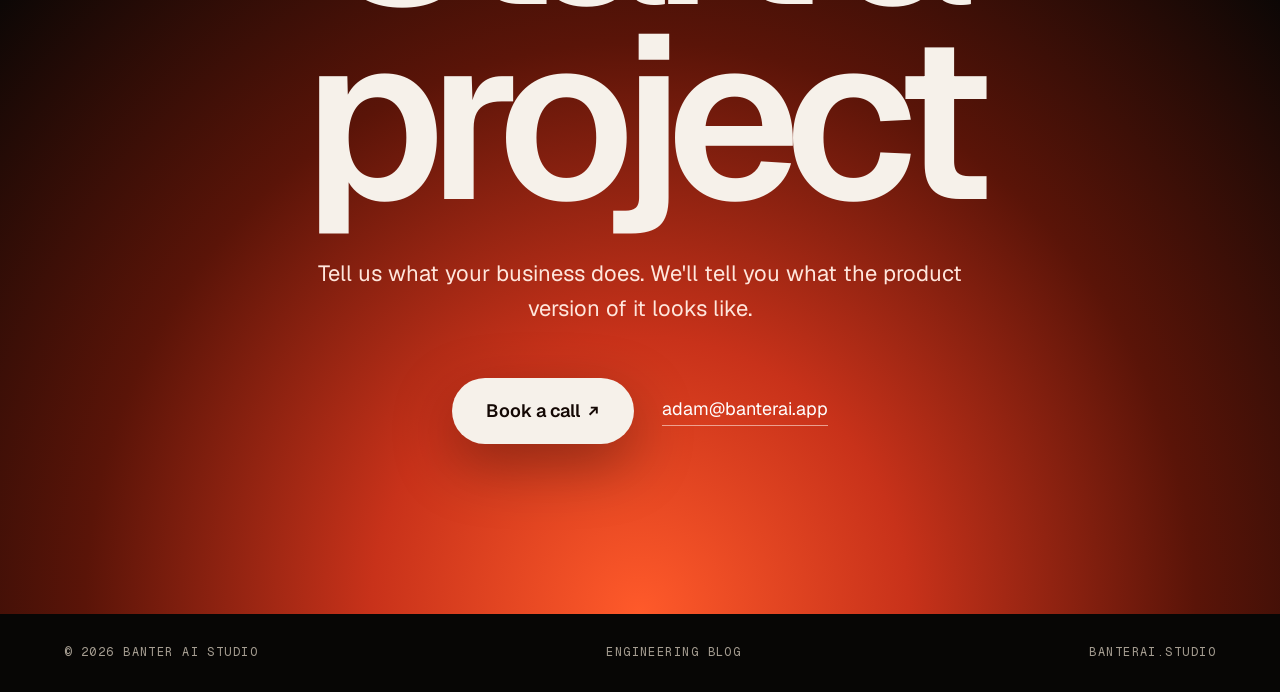
==== commit 9073a18c: "Landing: remove On air tag and AI Product Studio eyebrow from hero Co-Authored-By: Claude Opus 5.5 <" ====
--- a/index.html
+++ b/index.html
@@ -35,7 +35,8 @@
 /* hero */
 .hero{position:relative;height:900px;overflow:hidden;background:radial-gradient(120% 80% at 50% 38%,#1a0905 0%,#0b0706 46%,var(--bg) 75%)}
 .hero canvas{position:absolute;inset:0;width:100%;height:100%}
-.chrome{position:absolute;top:104px;left:40px;right:40px;display:flex;align-items:center;justify-content:space-between;z-index:3}
+.chrome{position:absolute;top:104px;left:40px;right:40px;display:grid;grid-template-columns:1fr auto 1fr;align-items:center;z-index:3}
+.chrome .tc{justify-self:end}
 .tally{display:flex;align-items:center;gap:14px}
 .onair{font-family:var(--mono);font-size:12px;letter-spacing:.2em;text-transform:uppercase;font-weight:500;color:#140804;background:var(--ember);padding:6px 10px 6px 26px;border-radius:4px;position:relative;box-shadow:0 0 28px rgba(255,90,42,.55)}
 .onair::before{content:"";position:absolute;left:10px;top:50%;width:8px;height:8px;margin-top:-4px;border-radius:50%;background:#140804;animation:blink 1.2s steps(2) infinite}
@@ -227,7 +228,7 @@
  nav .row{padding:0 20px;height:64px}
  .nav-right{gap:16px}.nav-link.mute,.nav-link.hide-sm{display:none}
  .hero{height:760px}
- .chrome{top:80px;left:20px;right:20px;flex-wrap:wrap;row-gap:12px}
+ .chrome{top:80px;left:20px;right:20px;display:flex;flex-wrap:wrap;row-gap:12px}
  .chrome .tc{display:none}
  .hero h1{order:3;width:100%;text-align:left;letter-spacing:.3em}
  .cap{bottom:56px;padding:0 20px;text-align:left}
@@ -309,7 +310,7 @@
 <header class="hero" id="top">
   <canvas id="orb" aria-hidden="true"></canvas>
   <div class="chrome">
-    <div class="tally"><span class="onair" aria-hidden="true">On air</span><div class="eyebrow mono">AI Product Studio</div></div>
+    <span class="tally" aria-hidden="true"></span>
     <h1>BANTER&nbsp;AI&nbsp;STUDIO</h1>
     <span class="tc mono" id="tc" aria-hidden="true">00:00:00:00</span>
   </div>
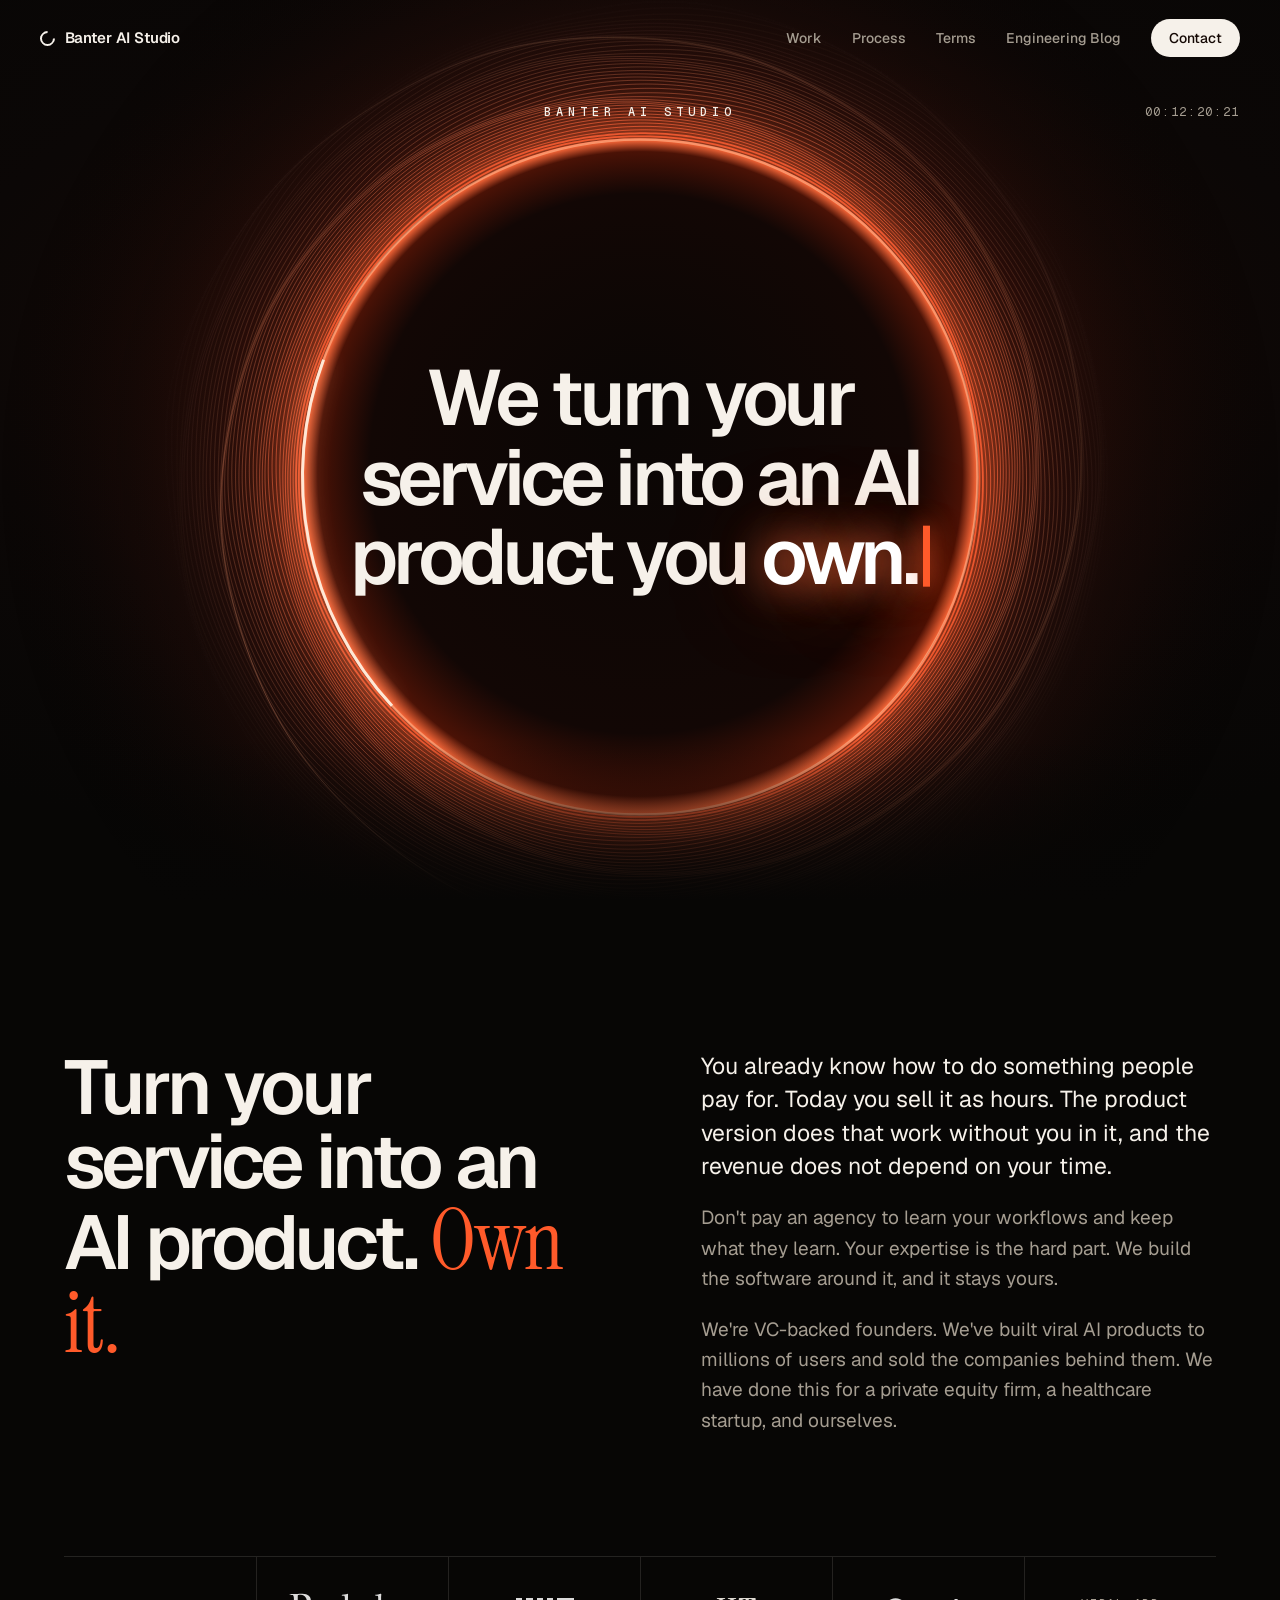
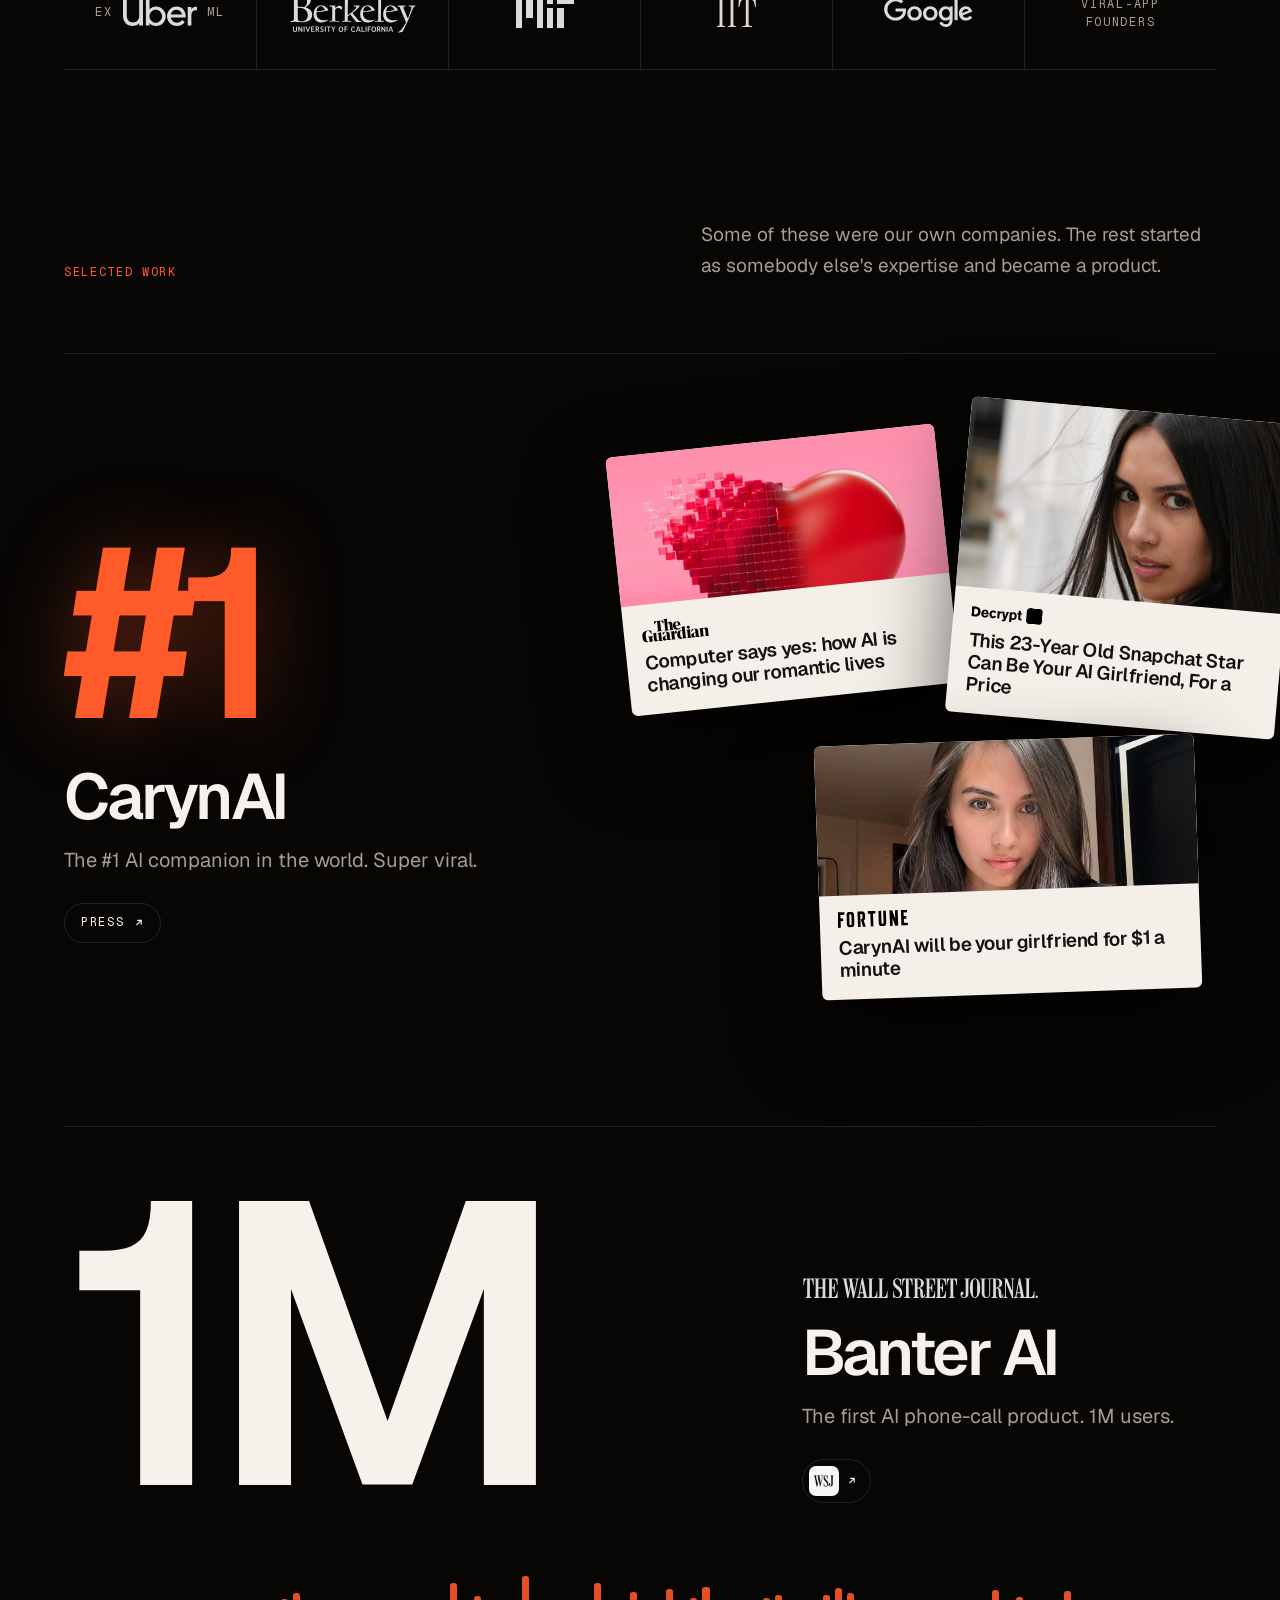
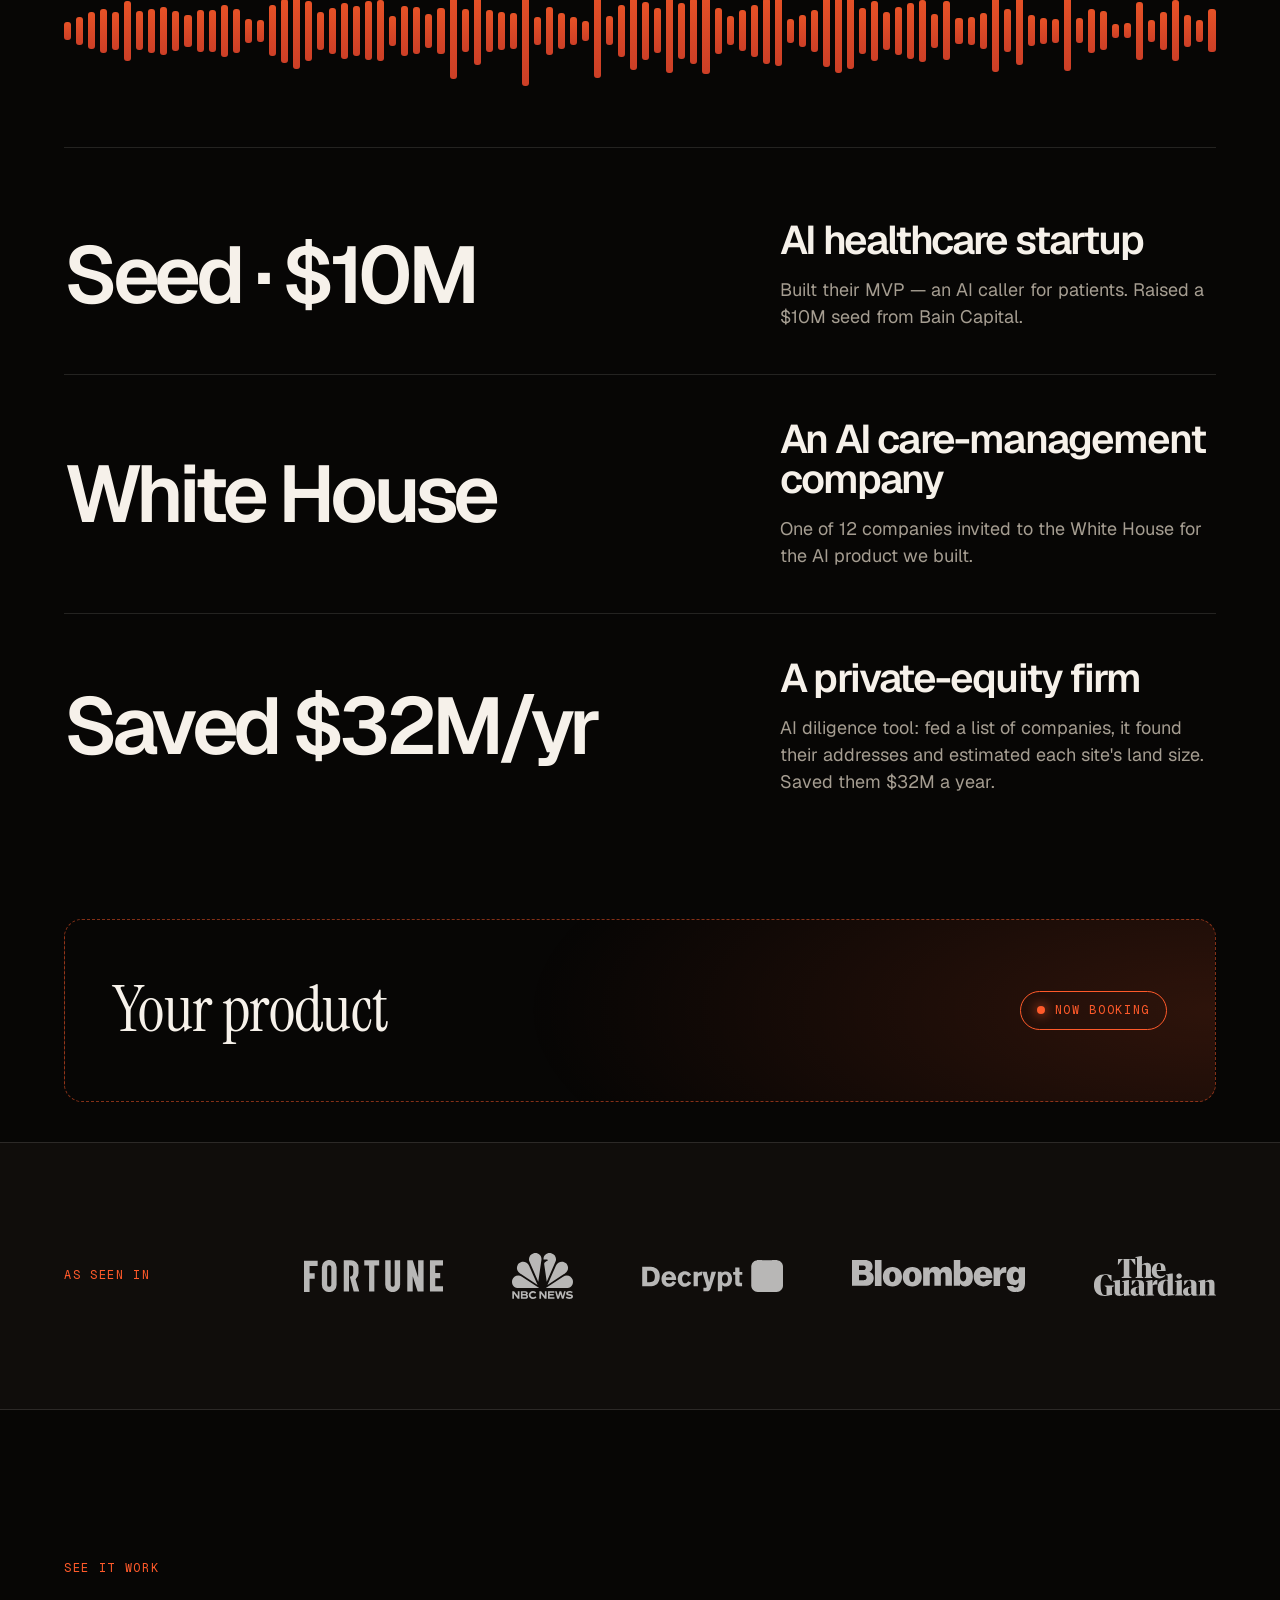
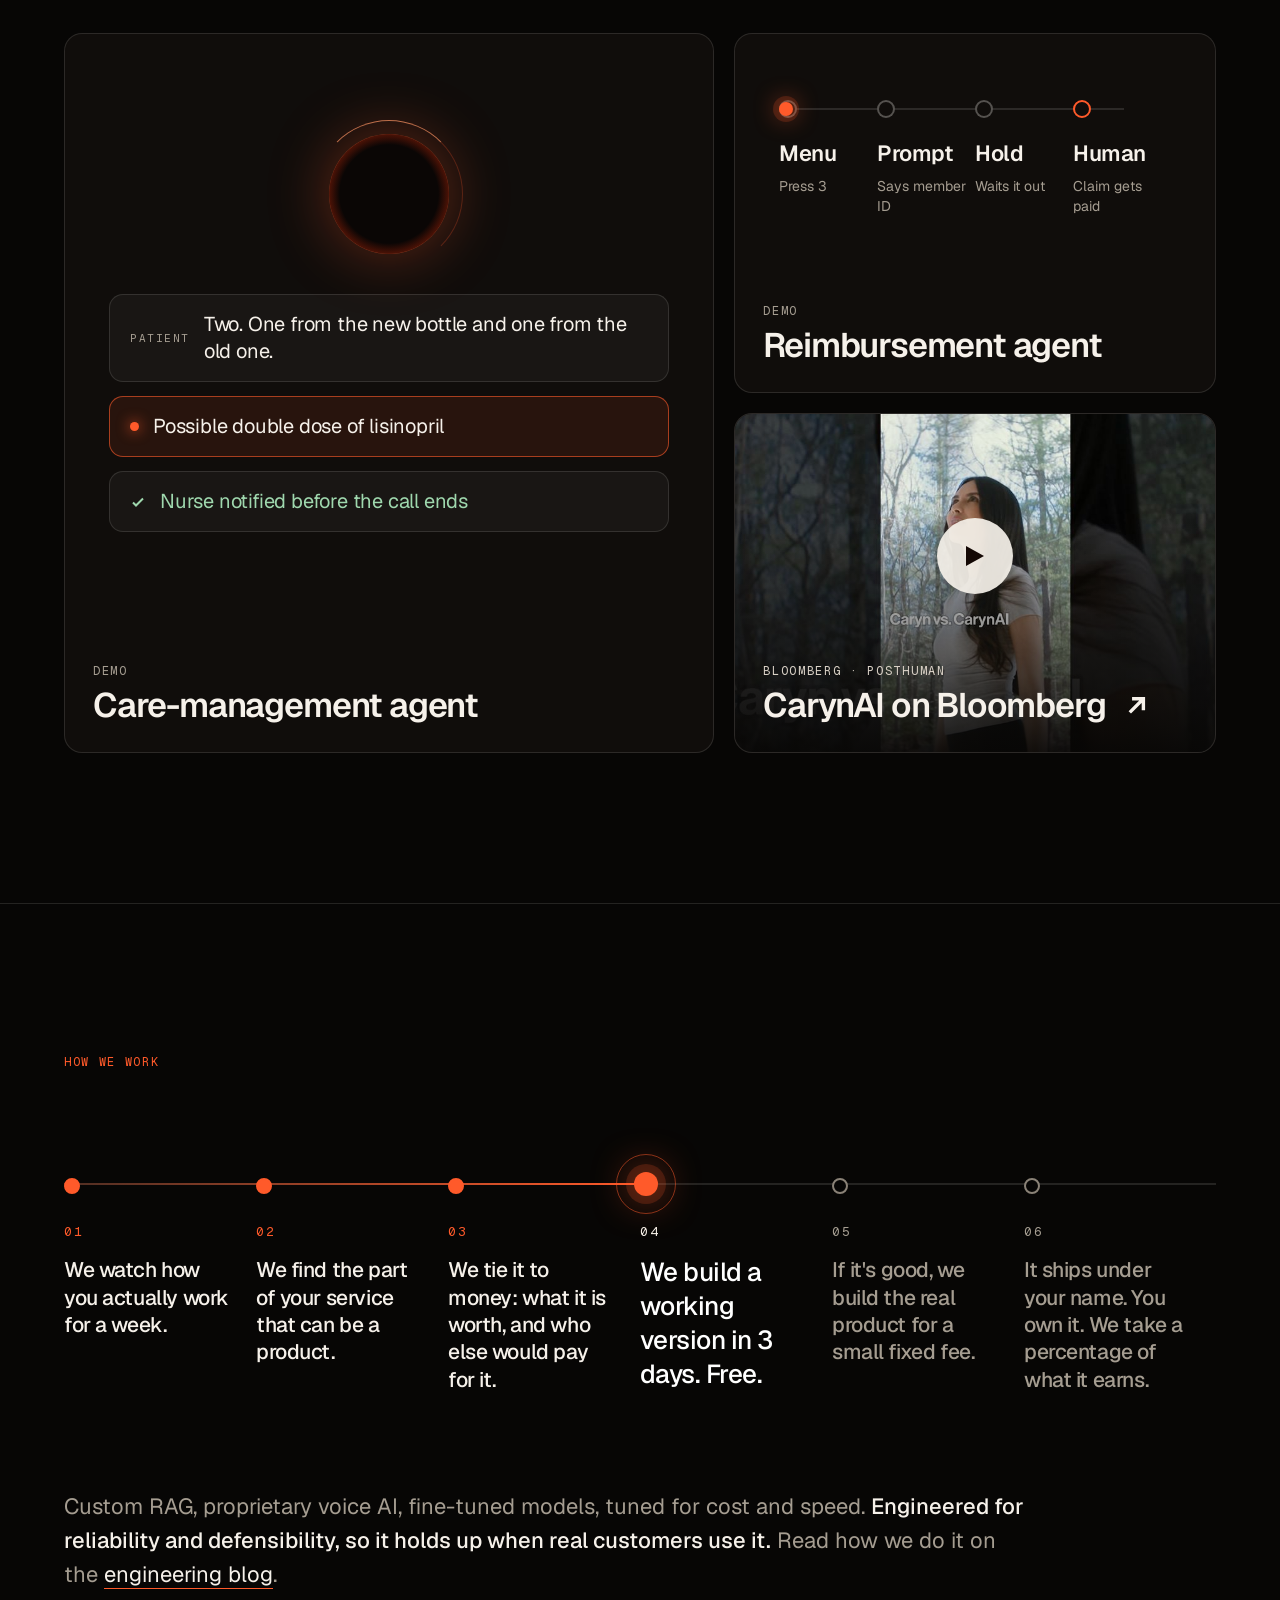
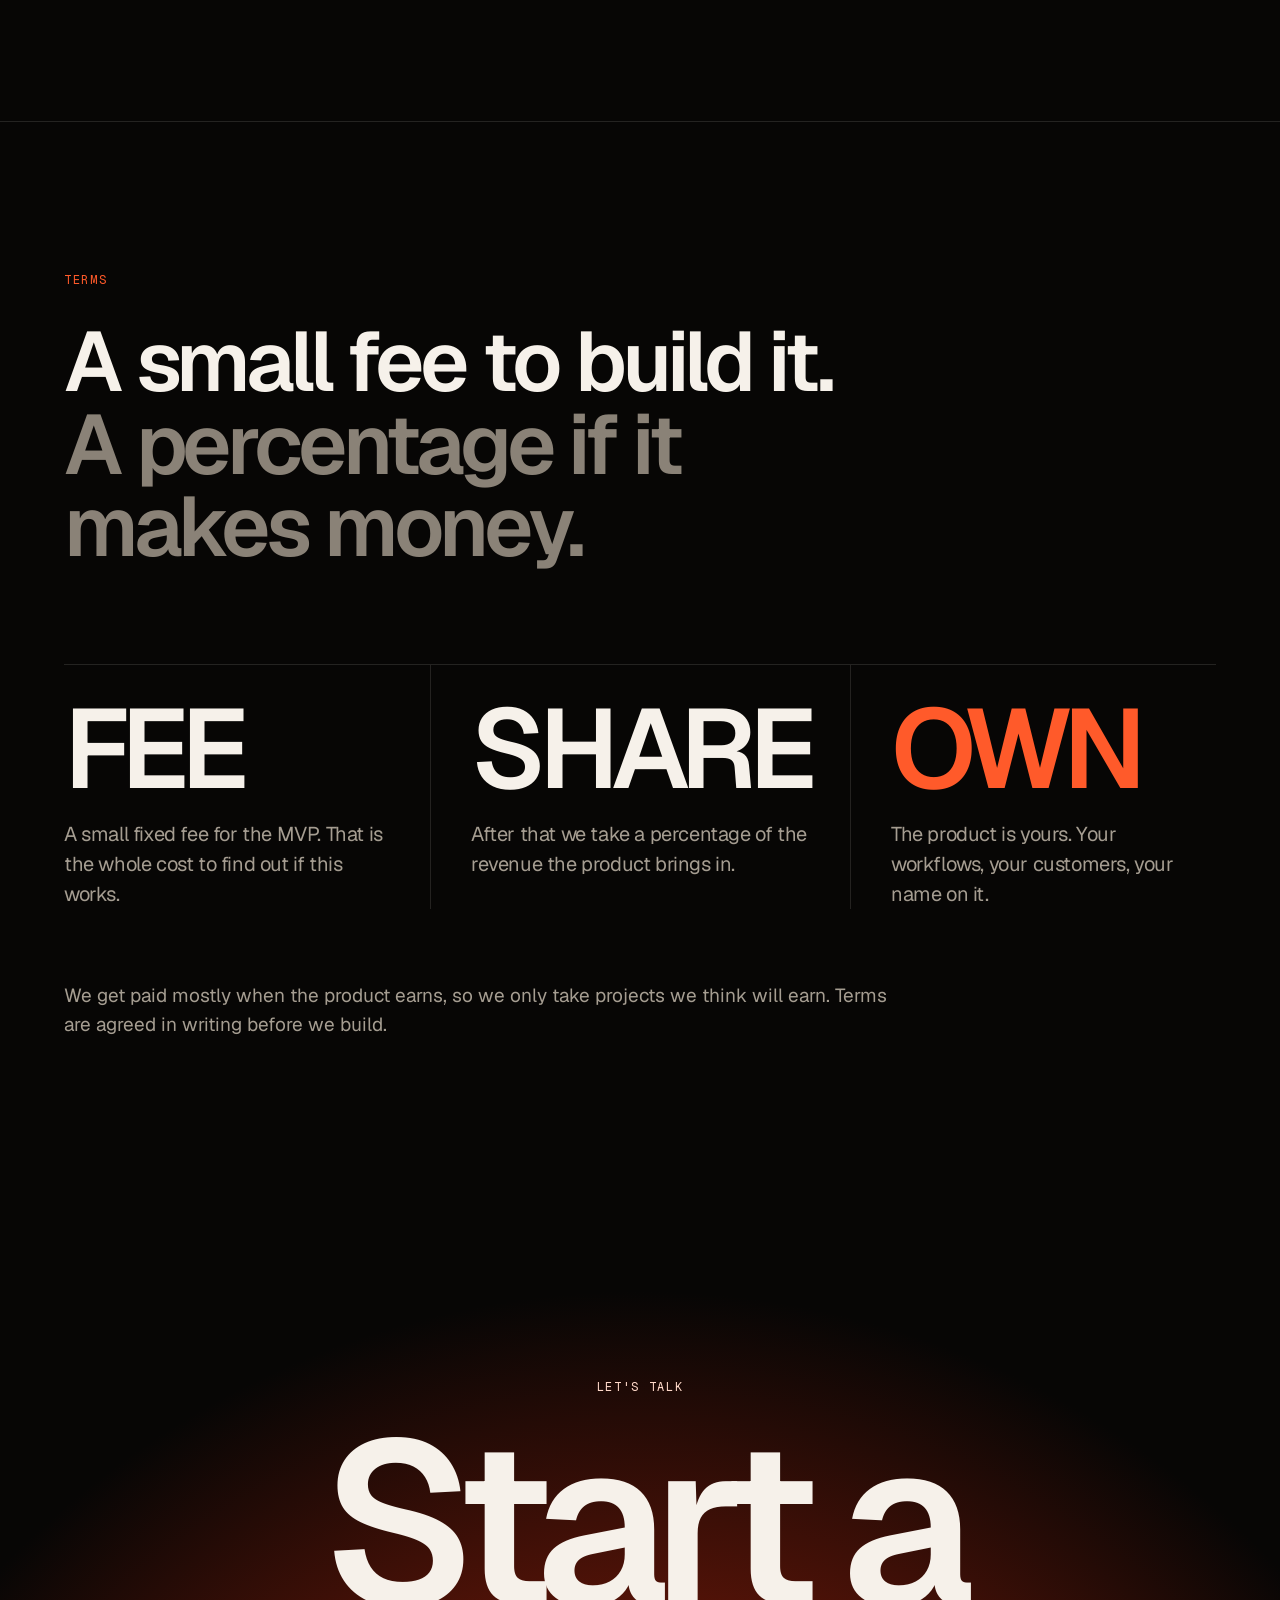
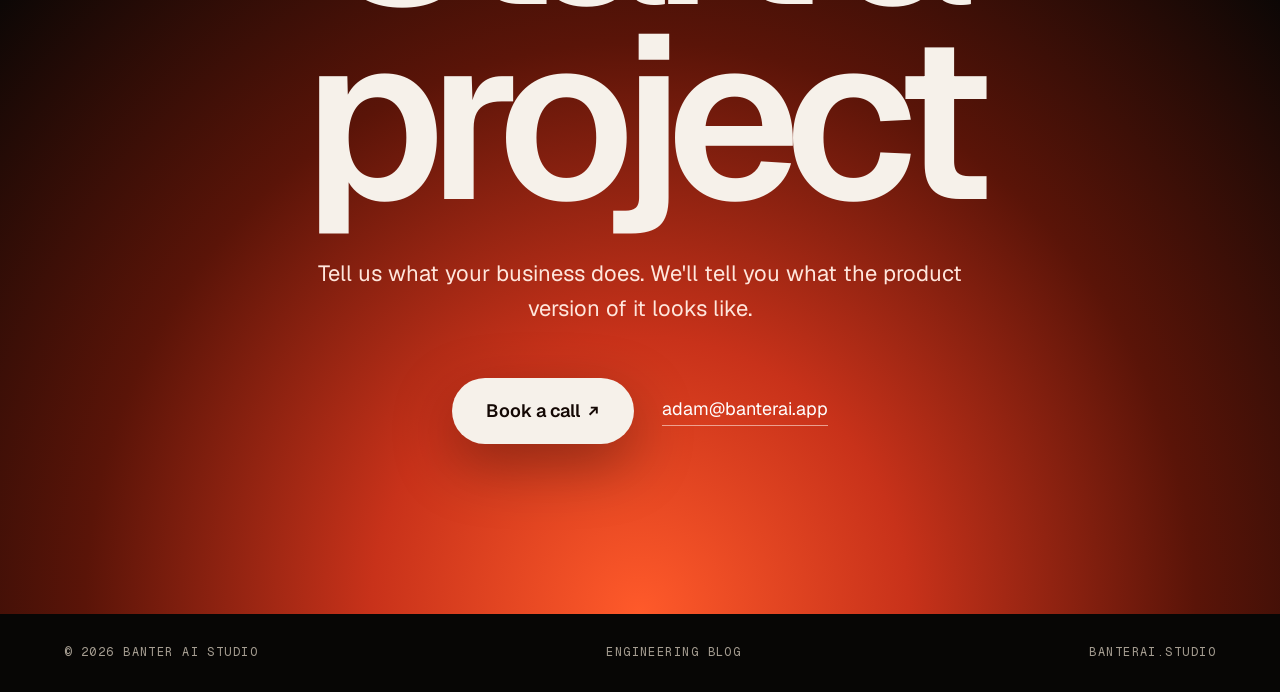
==== commit 41770015: "Landing: WSJ square logo in the Banter AI press button Co-Authored-By: Claude Opus 5.5 <noreply@anth" ====
--- a/index.html
+++ b/index.html
@@ -92,6 +92,8 @@
 .seg .hl{display:block;margin-top:16px;font-size:20px;color:var(--mute);max-width:40ch;line-height:1.5}
 .press{display:inline-flex;align-items:center;gap:6px;margin-top:28px;font-family:var(--mono);font-size:12px;letter-spacing:.14em;text-transform:uppercase;border:1px solid var(--line);border-radius:999px;padding:10px 16px;transition:all .2s}
 a.press:hover{background:var(--ink);color:var(--bg)}
+.wsjbtn{padding:6px 14px 6px 6px;gap:4px}
+.wsjsq{width:30px;height:30px;border-radius:7px;display:block}
 /* segment 1: CarynAI, press photography */
 .s-caryn{display:grid;grid-template-columns:.9fr 1.1fr;gap:64px;align-items:center}
 .clips{position:relative;height:660px}
@@ -366,7 +368,7 @@
       <div>
         <img class="wsj" src="assets/logos/wsj.svg" alt="" aria-hidden="true">
         <h3>Banter AI</h3><span class="hl">The first AI phone-call product. 1M users.</span>
-        <a class="press" href="https://www.wsj.com/tech/chatbots-banter-ai-forever-voices-f845e2ec" target="_blank" rel="noopener">WSJ <svg class="ico" viewBox="0 0 12 12" aria-hidden="true"><path d="M3 9L9 3M4 3h5v5" fill="none" stroke="currentColor" stroke-width="1.5"/></svg></a>
+        <a class="press wsjbtn" href="https://www.wsj.com/tech/chatbots-banter-ai-forever-voices-f845e2ec" target="_blank" rel="noopener"><img src="assets/logos/wsj-square.png" alt="" class="wsjsq"><span class="sr">WSJ</span><svg class="ico" viewBox="0 0 12 12" aria-hidden="true"><path d="M3 9L9 3M4 3h5v5" fill="none" stroke="currentColor" stroke-width="1.5"/></svg></a>
       </div>
       <div class="wavebar" id="wavebar" aria-hidden="true"></div>
     </div>
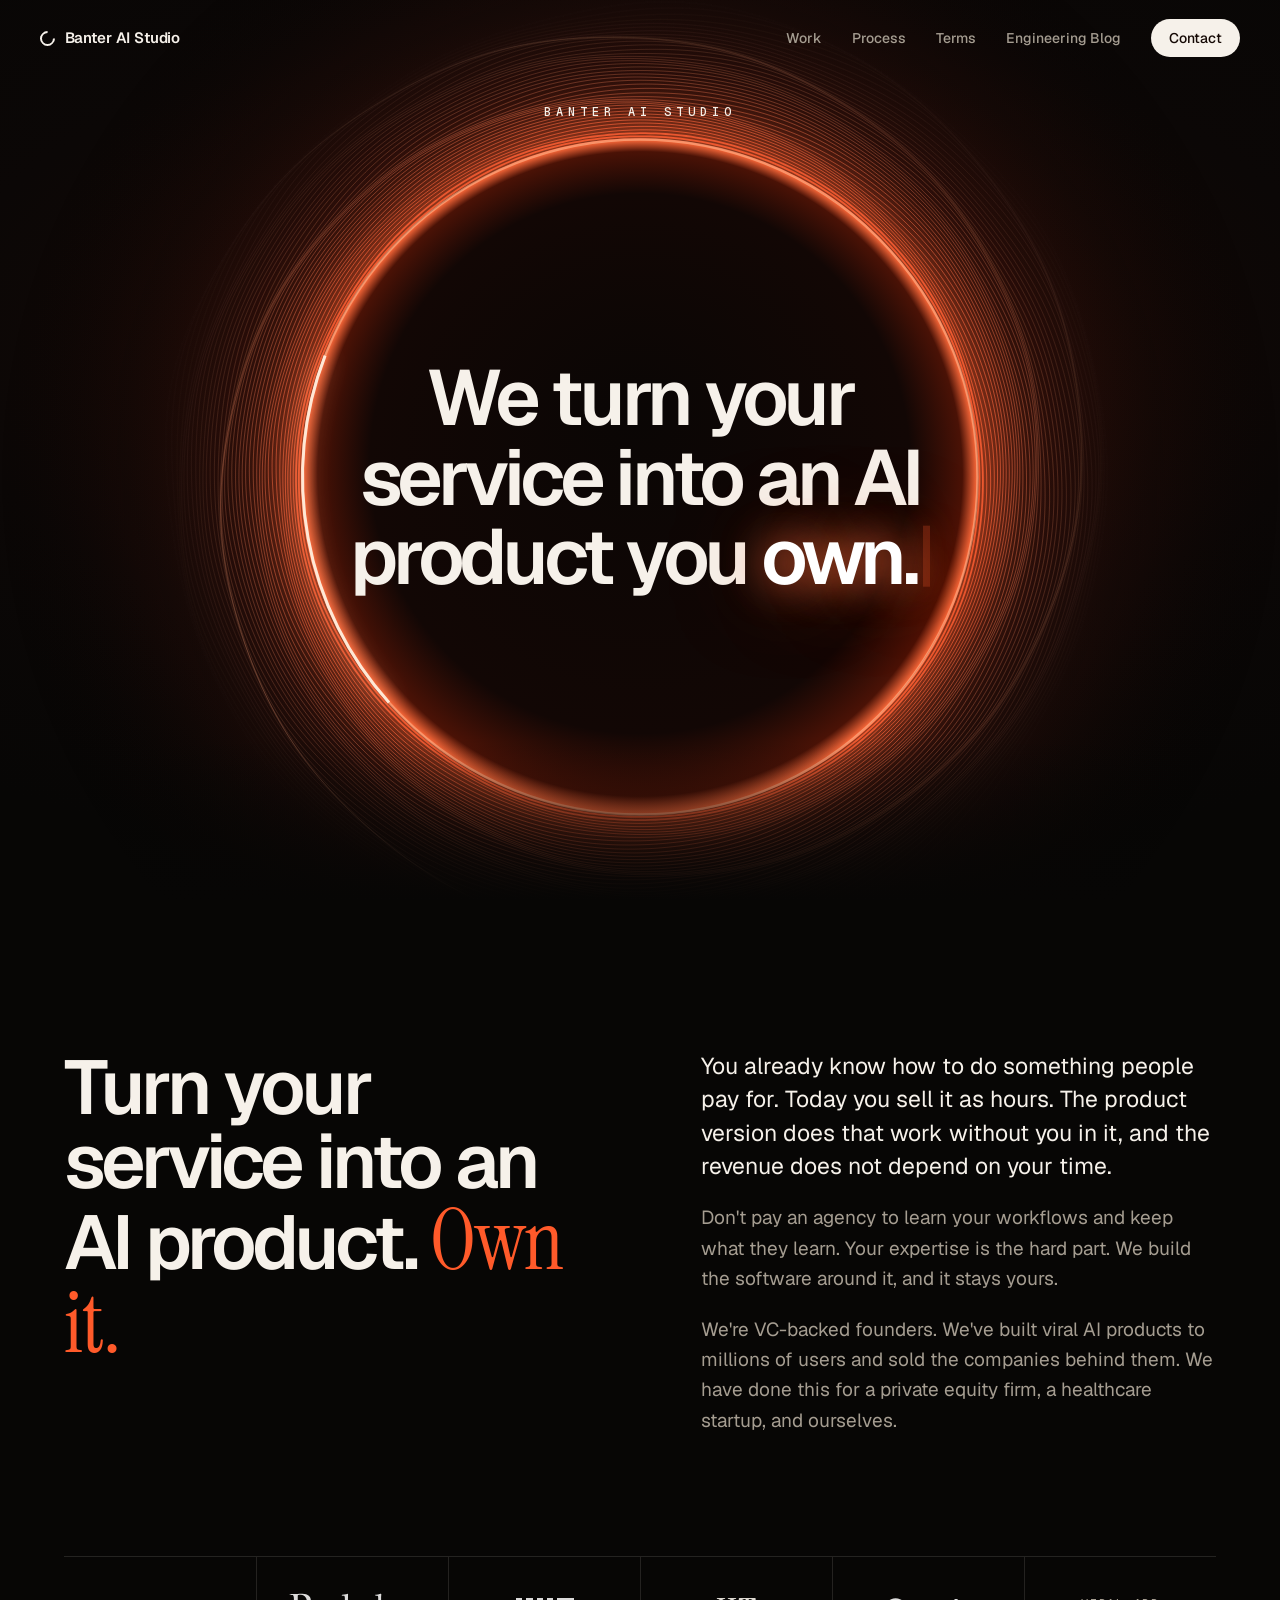
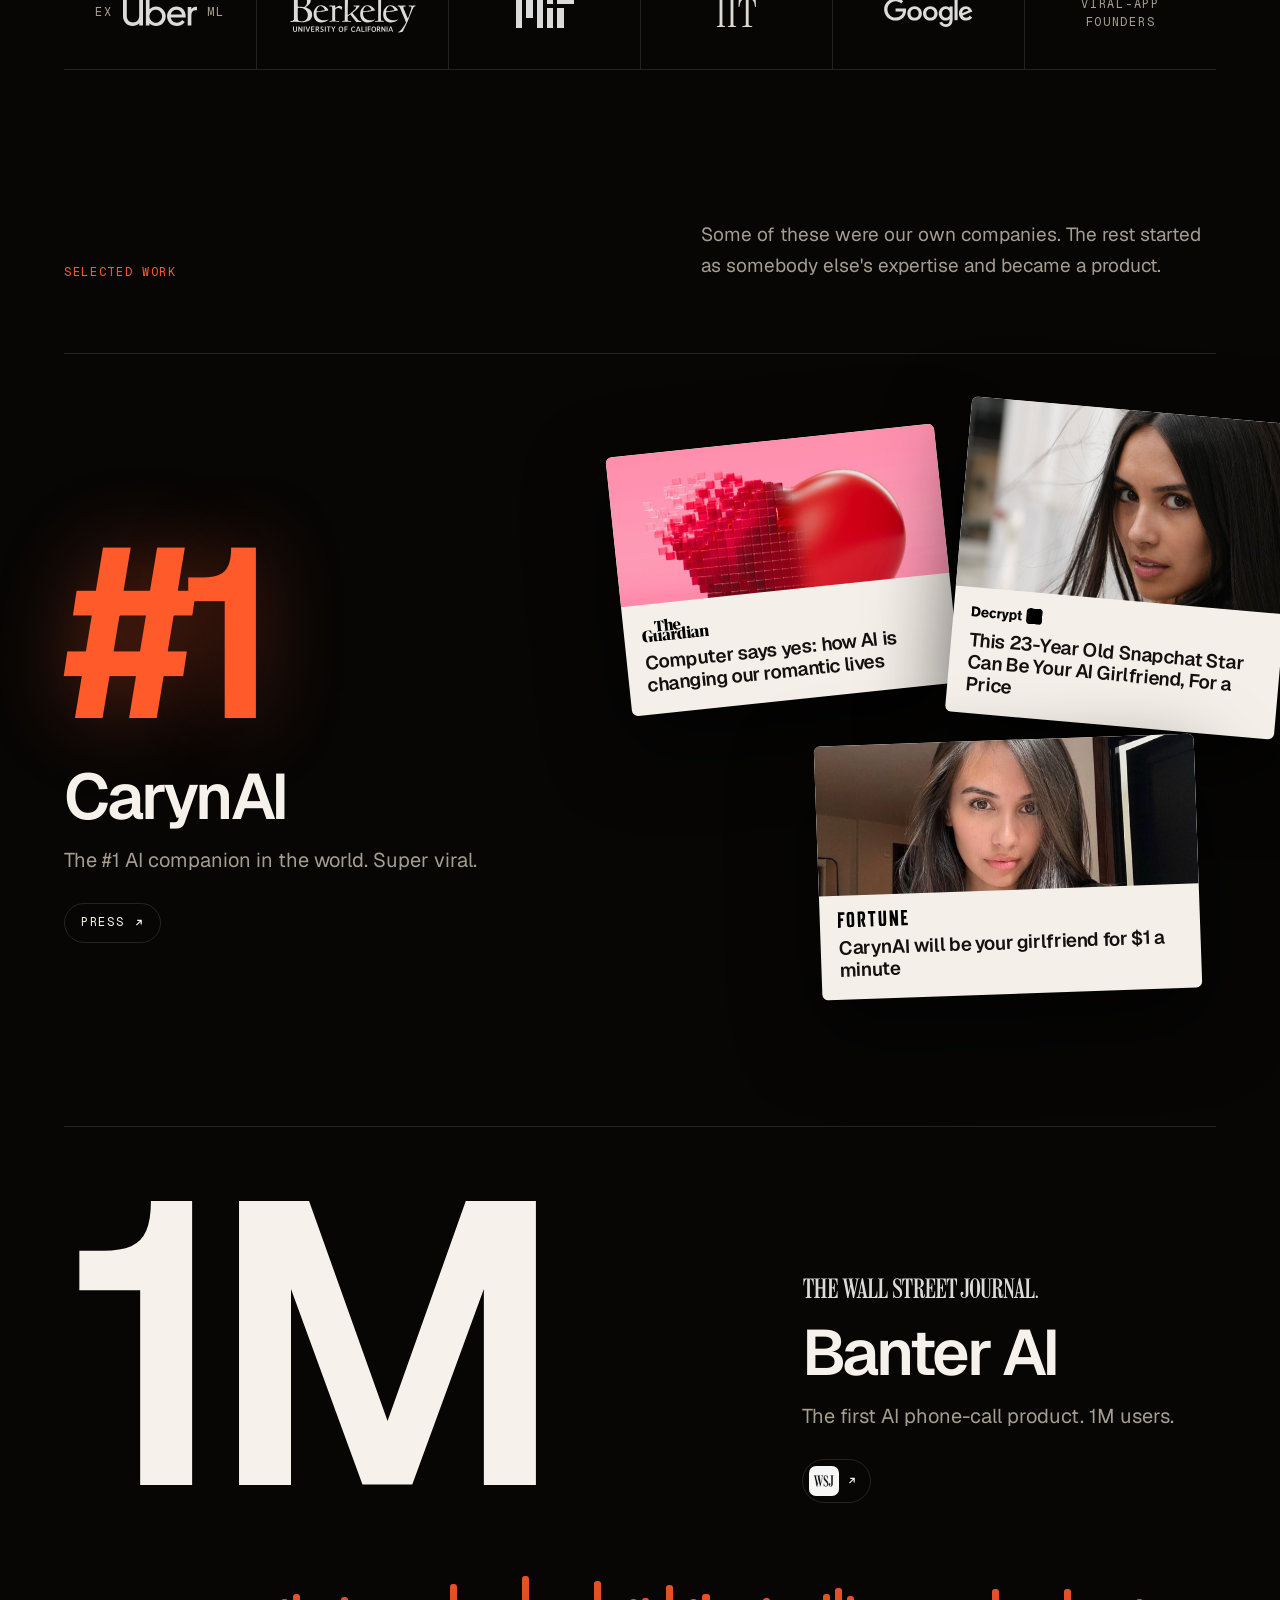
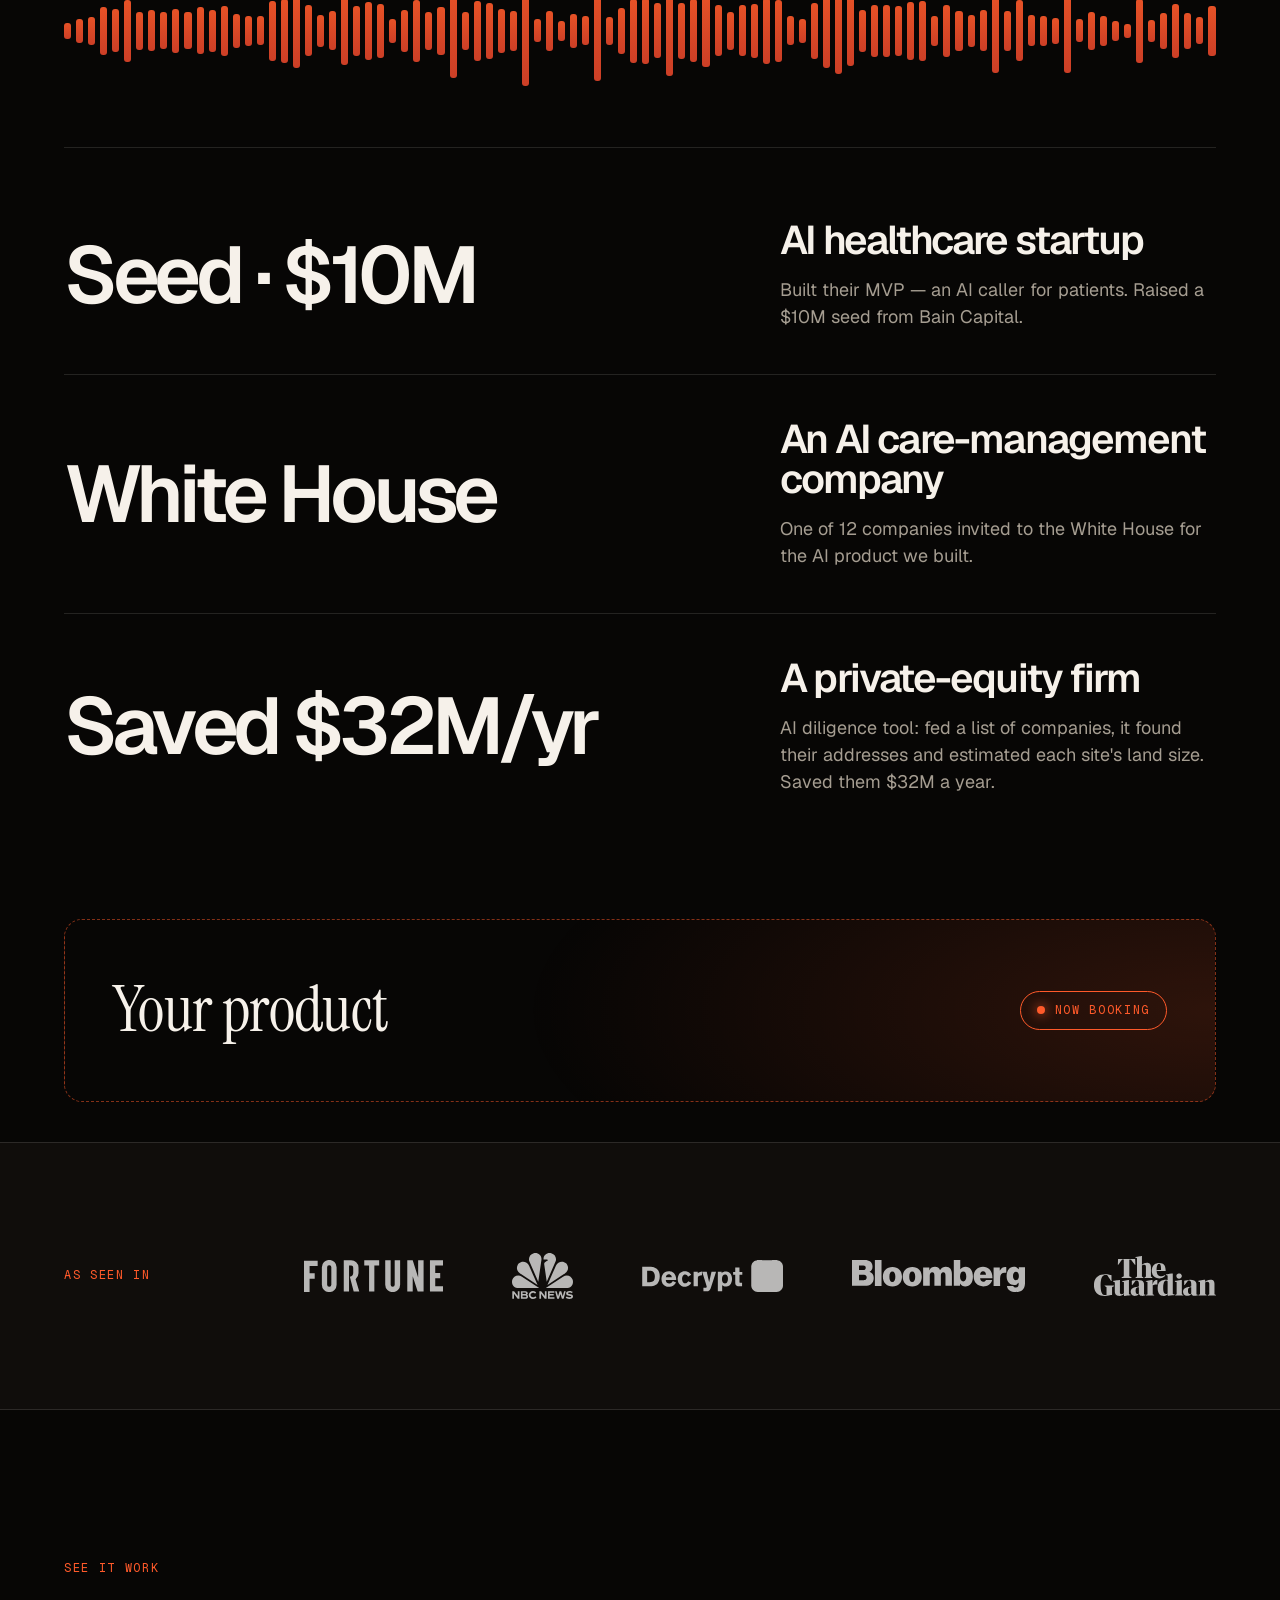
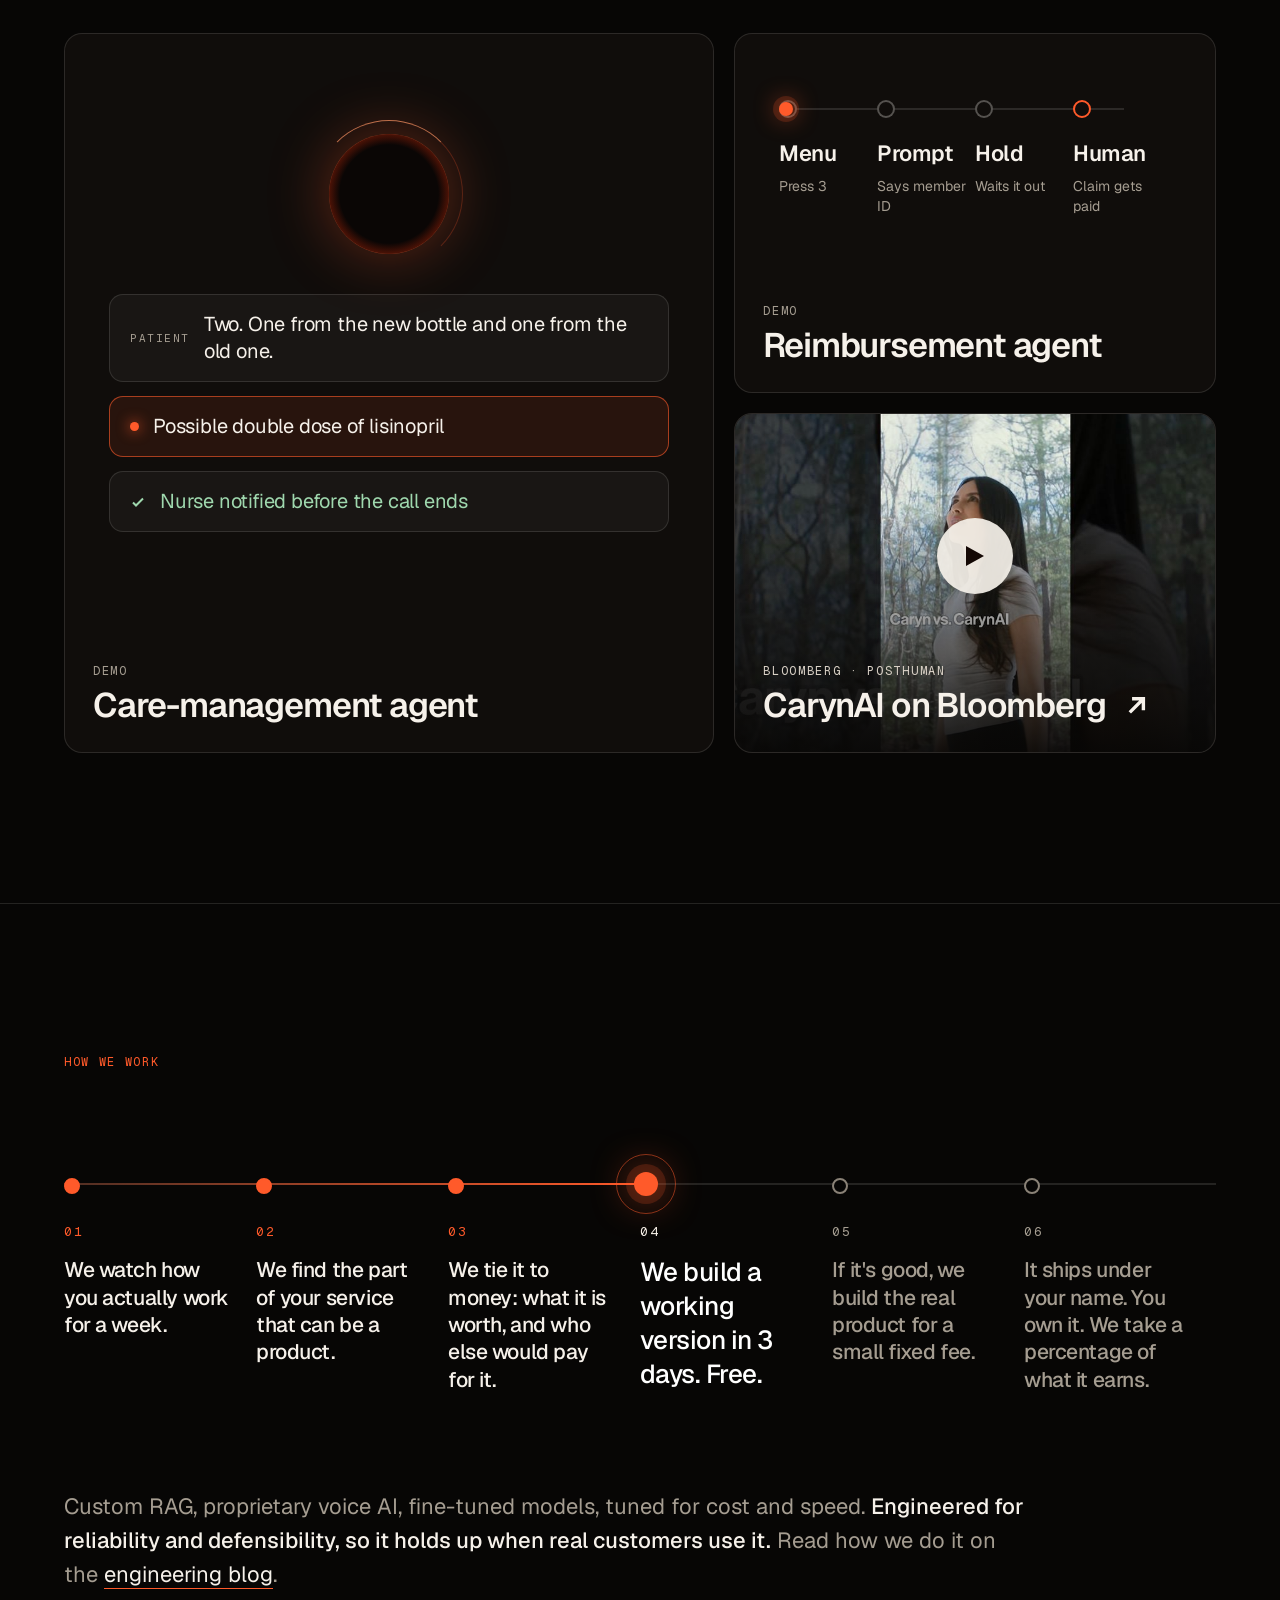
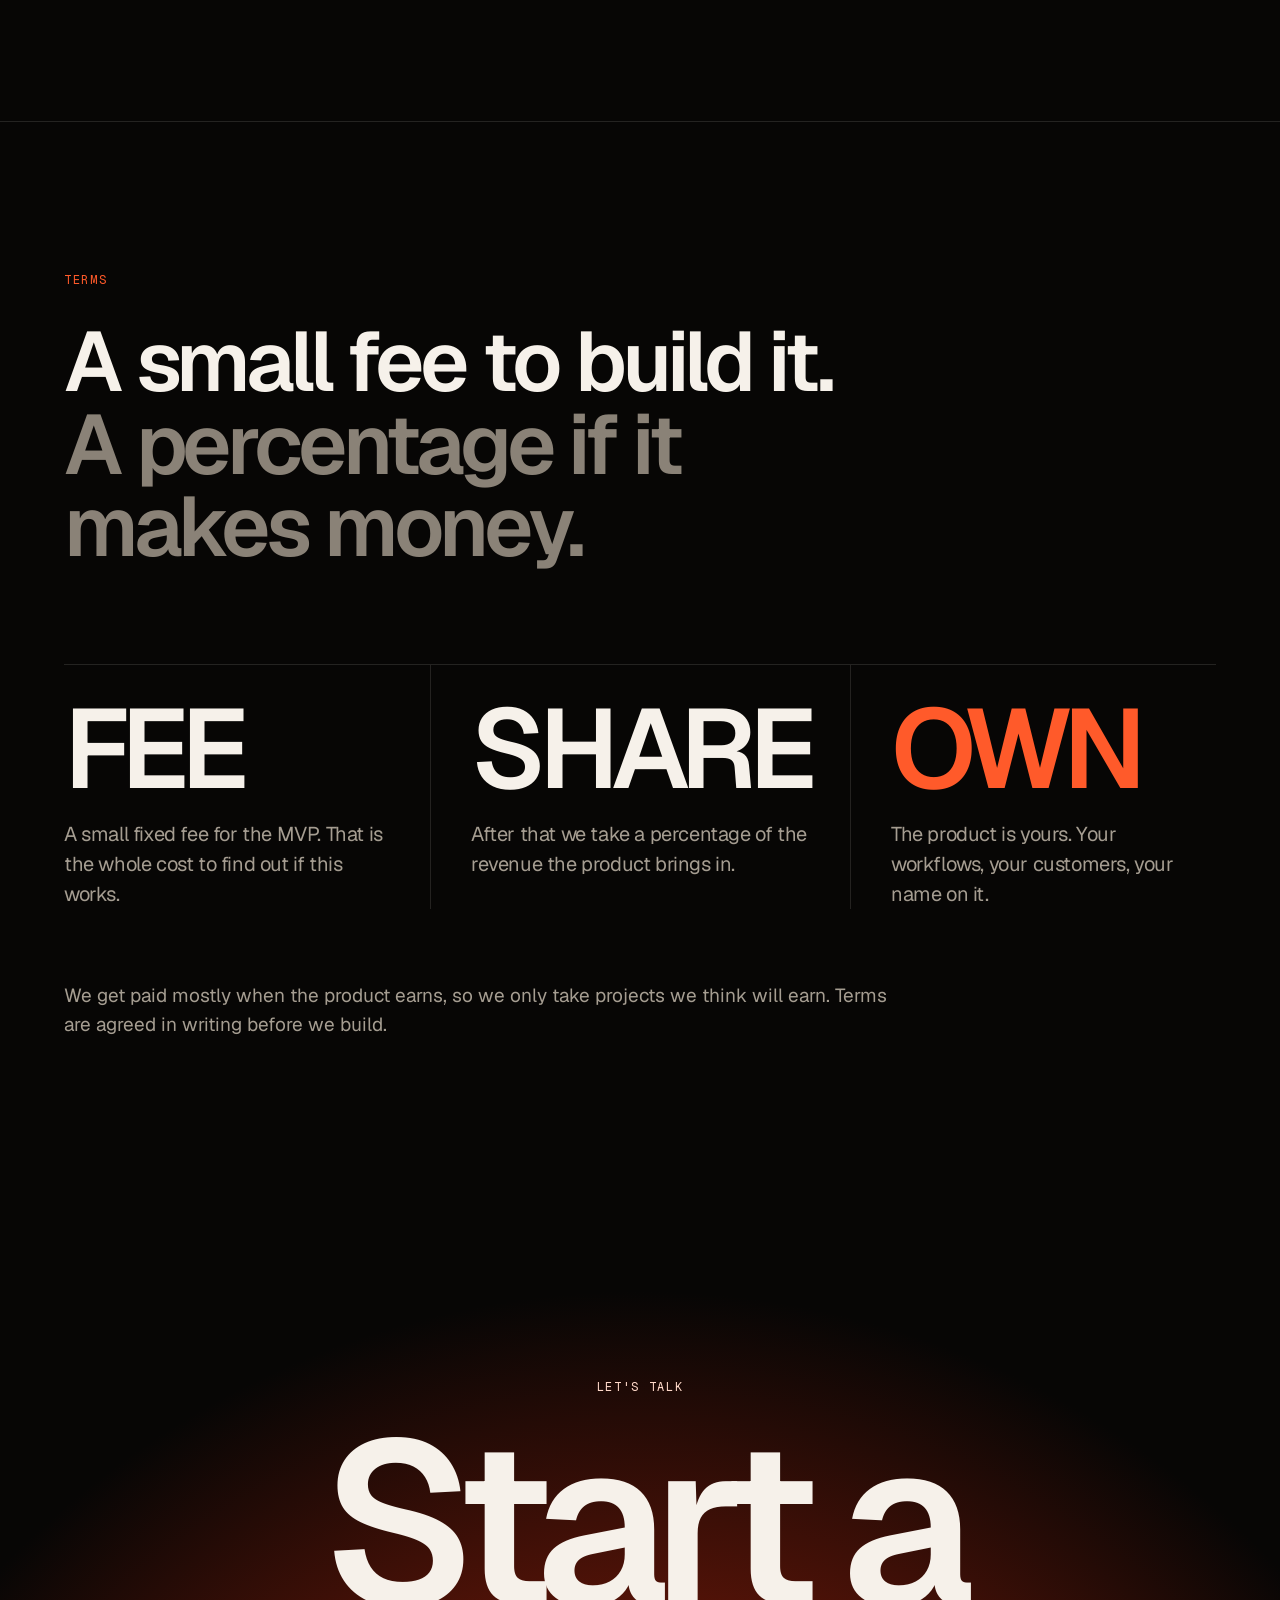
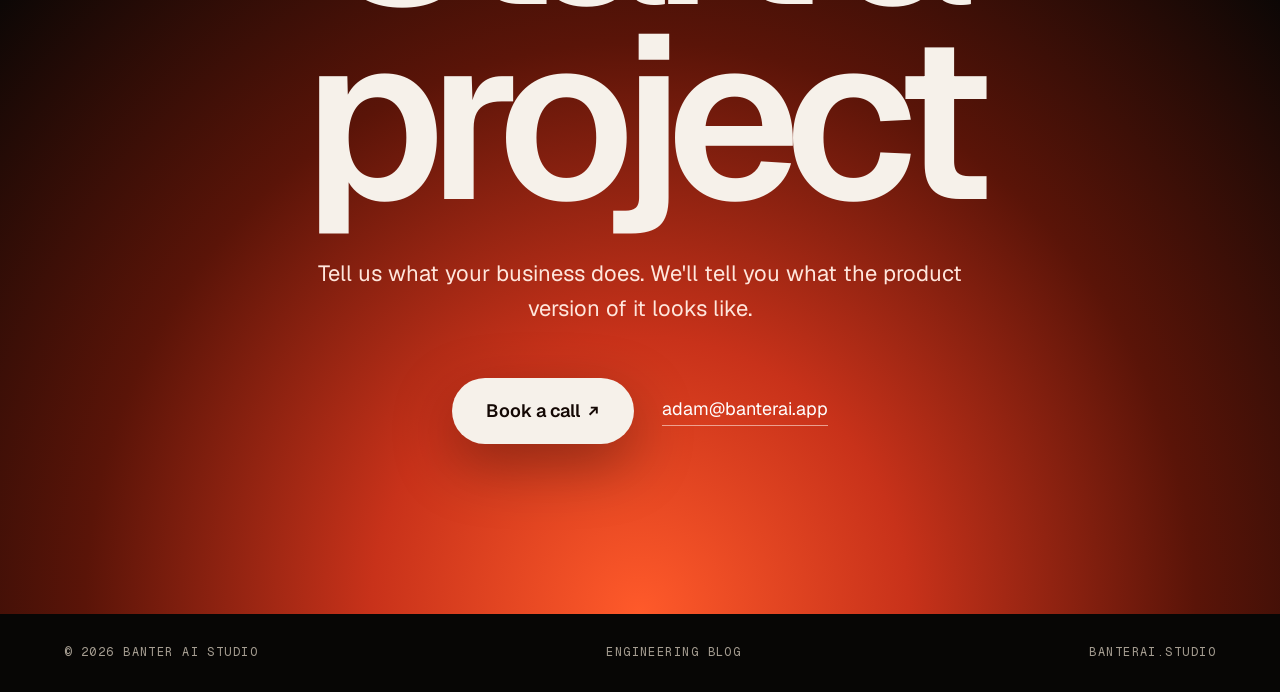
==== commit 6c77afea: "Landing: remove timecode from hero Co-Authored-By: Claude Opus 5.5 <noreply@anthropic.com>" ====
--- a/index.html
+++ b/index.html
@@ -314,7 +314,7 @@
   <div class="chrome">
     <span class="tally" aria-hidden="true"></span>
     <h1>BANTER&nbsp;AI&nbsp;STUDIO</h1>
-    <span class="tc mono" id="tc" aria-hidden="true">00:00:00:00</span>
+    <span aria-hidden="true"></span>
   </div>
   <div class="cap">
     <p class="sub" id="sub">We turn your service into an AI product you own.</p>
@@ -490,7 +490,7 @@
   var cv=document.getElementById('orb'),cx=cv.getContext('2d'),dpr=Math.min(2,window.devicePixelRatio||1),Wd,Ht;
   function size(){var r=cv.getBoundingClientRect();Wd=r.width;Ht=r.height;cv.width=Wd*dpr;cv.height=Ht*dpr;cx.setTransform(dpr,0,0,dpr,0,0)}
   size();addEventListener('resize',size);
-  var tcEl=document.getElementById('tc'),bars=[],wb=document.getElementById('wavebar');
+  var bars=[],wb=document.getElementById('wavebar');
   for(var i=0;i<96;i++){var s=document.createElement('span');wb.appendChild(s);bars.push(s)}
   function n(i,t){return Math.sin(i*1.7+t*2.1)*.5+Math.sin(i*.63-t*3.3)*.3+Math.sin(i*3.1+t*.7)*.2}
   function geo(){
@@ -527,7 +527,6 @@
     // a slow highlight that travels round the rim, so the rotation reads even on a still frame
     var hg=T*.35;cx.lineWidth=2.4;cx.strokeStyle='rgba(255,190,150,.55)';cx.stroke();
     cx.beginPath();cx.arc(ox,oy,R,hg,hg+1.1);cx.strokeStyle='rgba(255,236,220,.95)';cx.lineWidth=3;cx.shadowColor='#ffb08a';cx.shadowBlur=24;cx.stroke();cx.shadowBlur=0;
-    var fr=Math.floor((T*25)%25),sec=Math.floor(T)+734;tcEl.textContent='00:'+String(Math.floor(sec/60)%60).padStart(2,'0')+':'+String(sec%60).padStart(2,'0')+':'+String(fr).padStart(2,'0');
     bars.forEach(function(b,i){var v=Math.abs(n(i*.9,T*2.4))*0.8+Math.abs(Math.sin(i*.21+T))*0.2;b.style.height=(8+v*112*(0.55+0.45*Math.sin(i/96*Math.PI)))+'px'});
   }
   var t0=performance.now(),seek=null,base=fin?6:0;
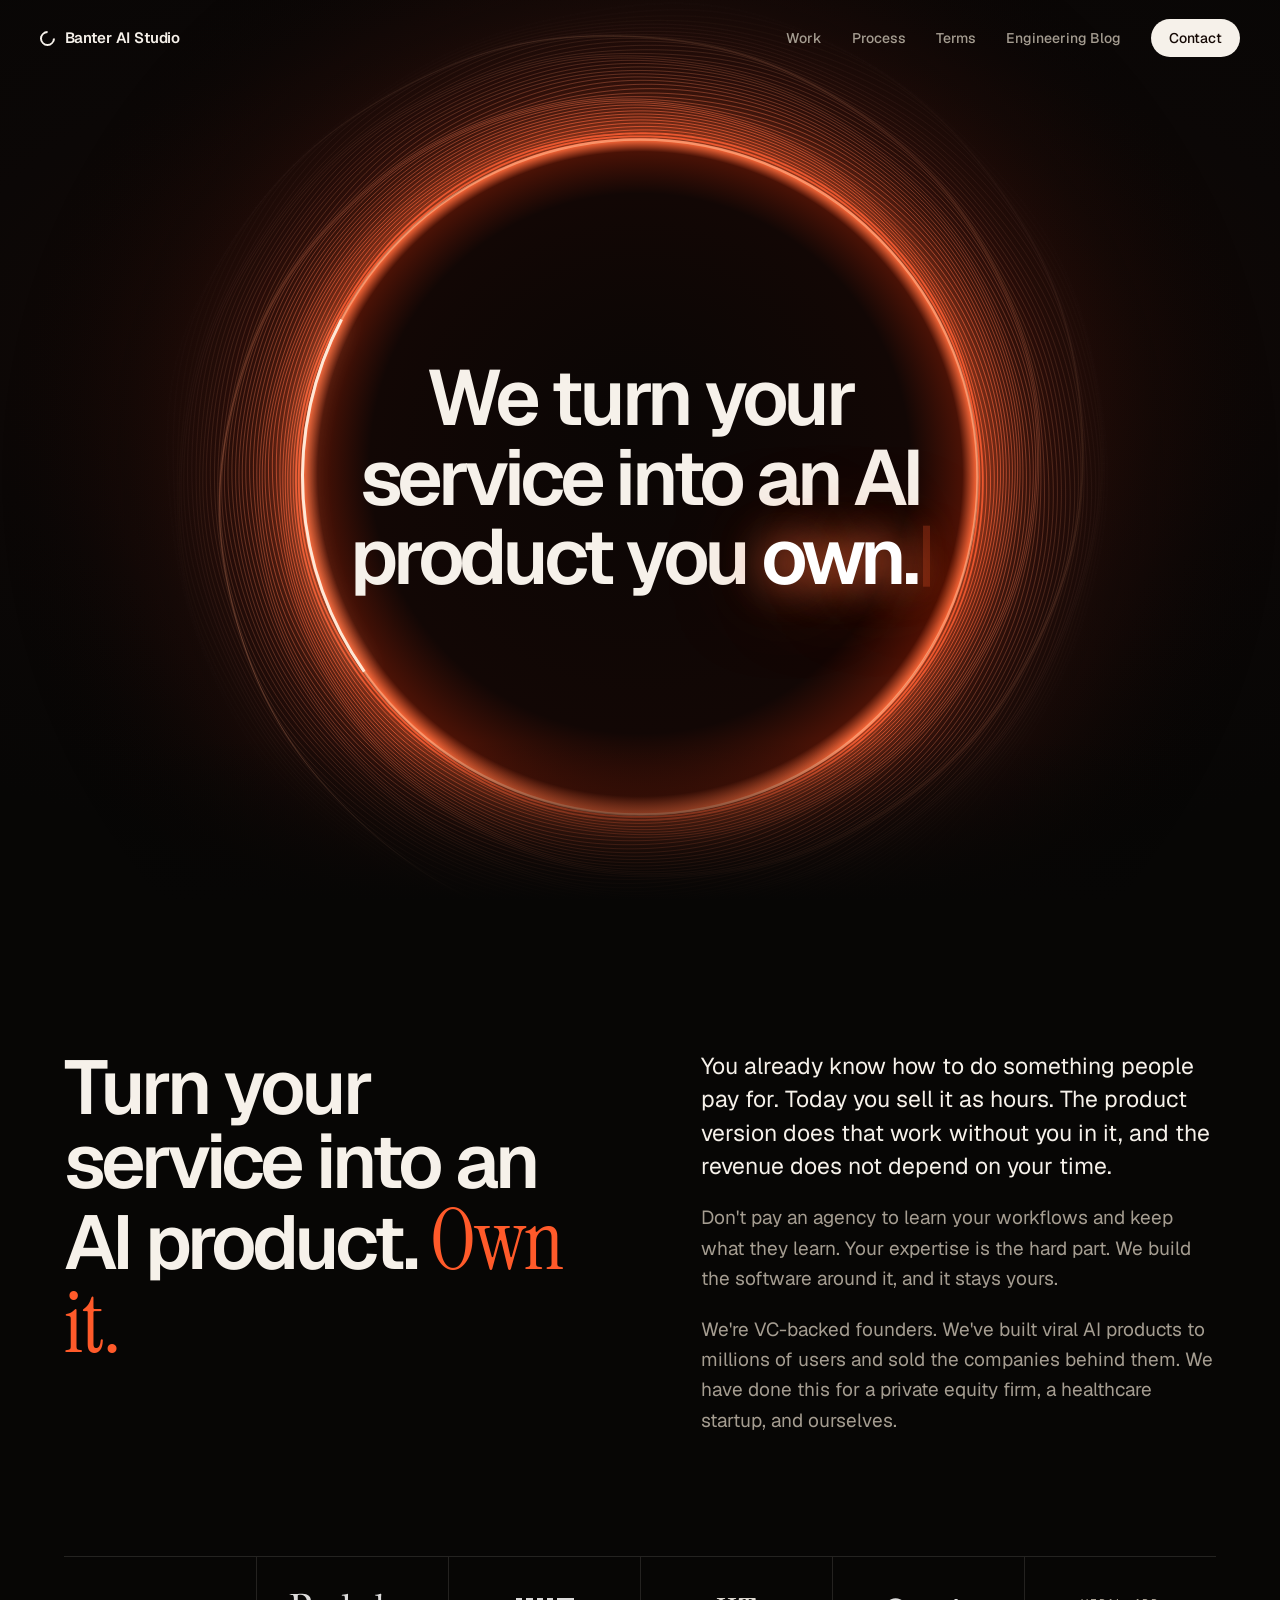
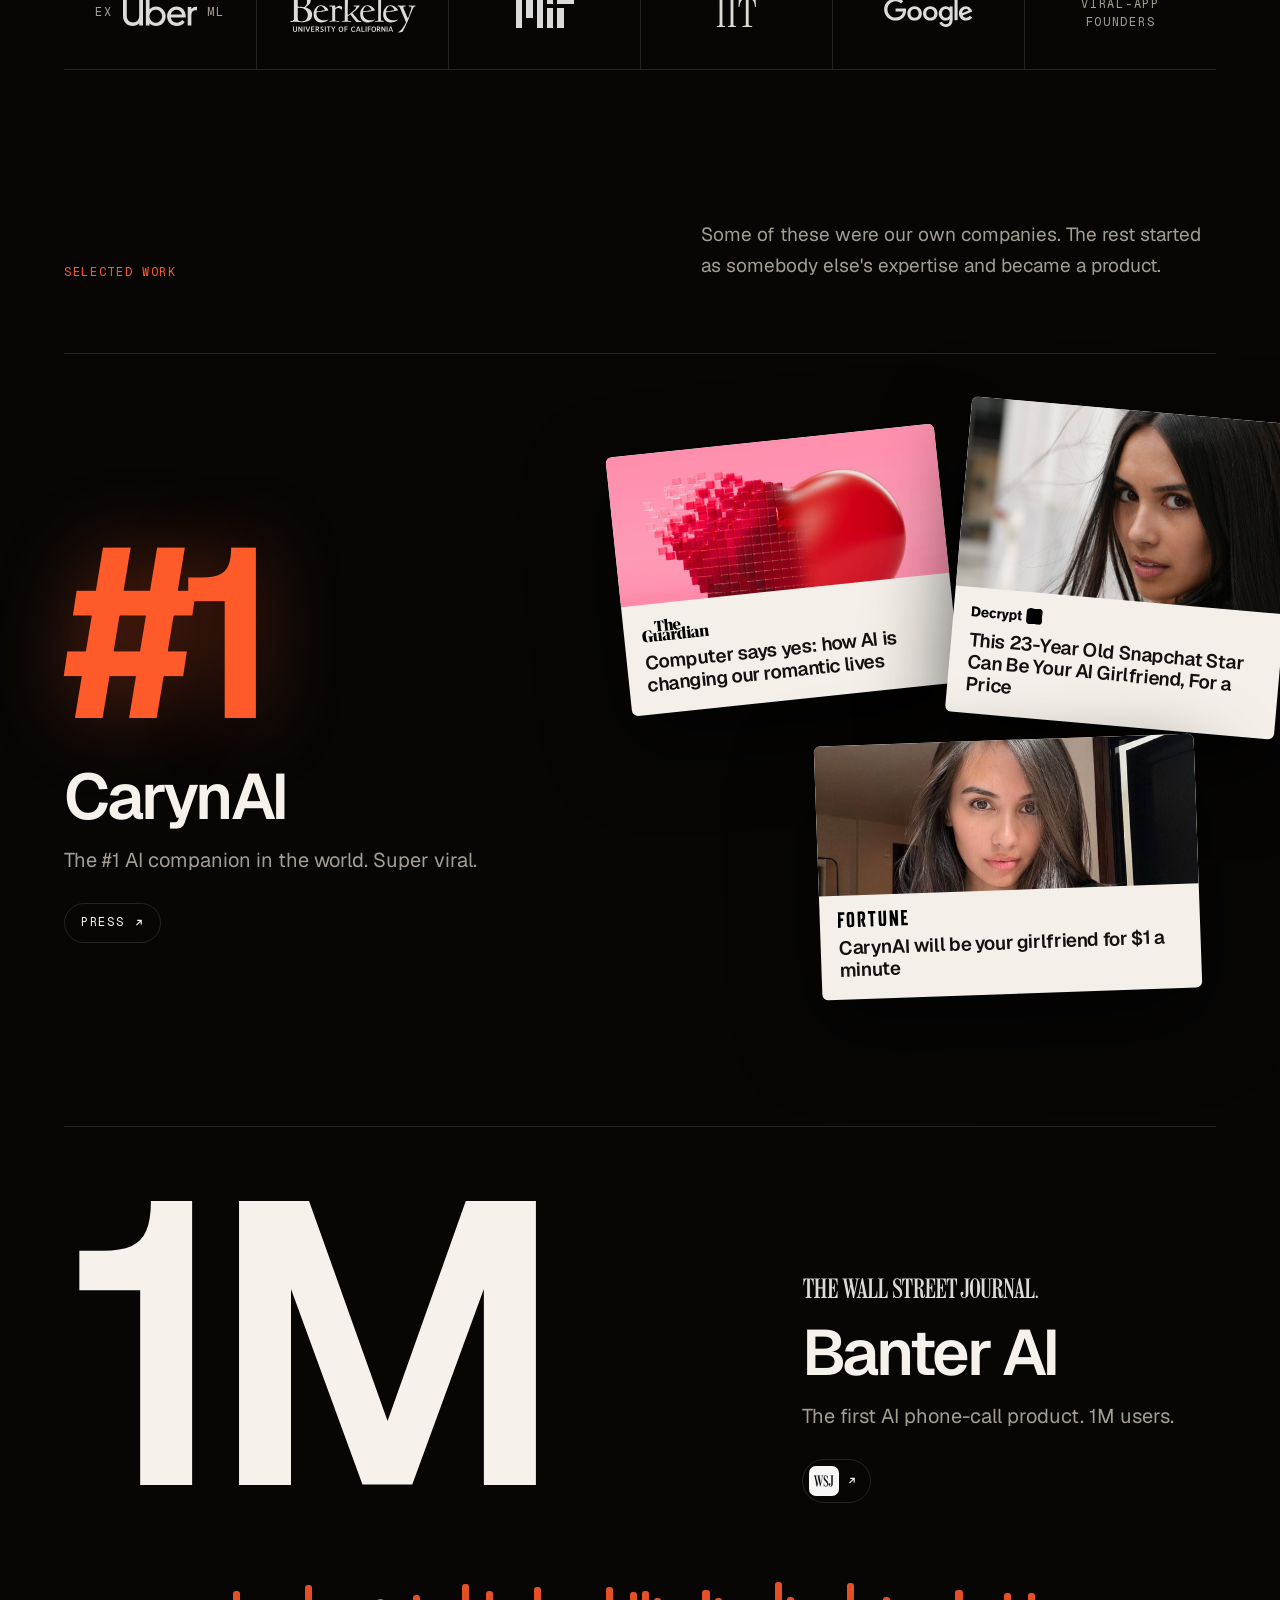
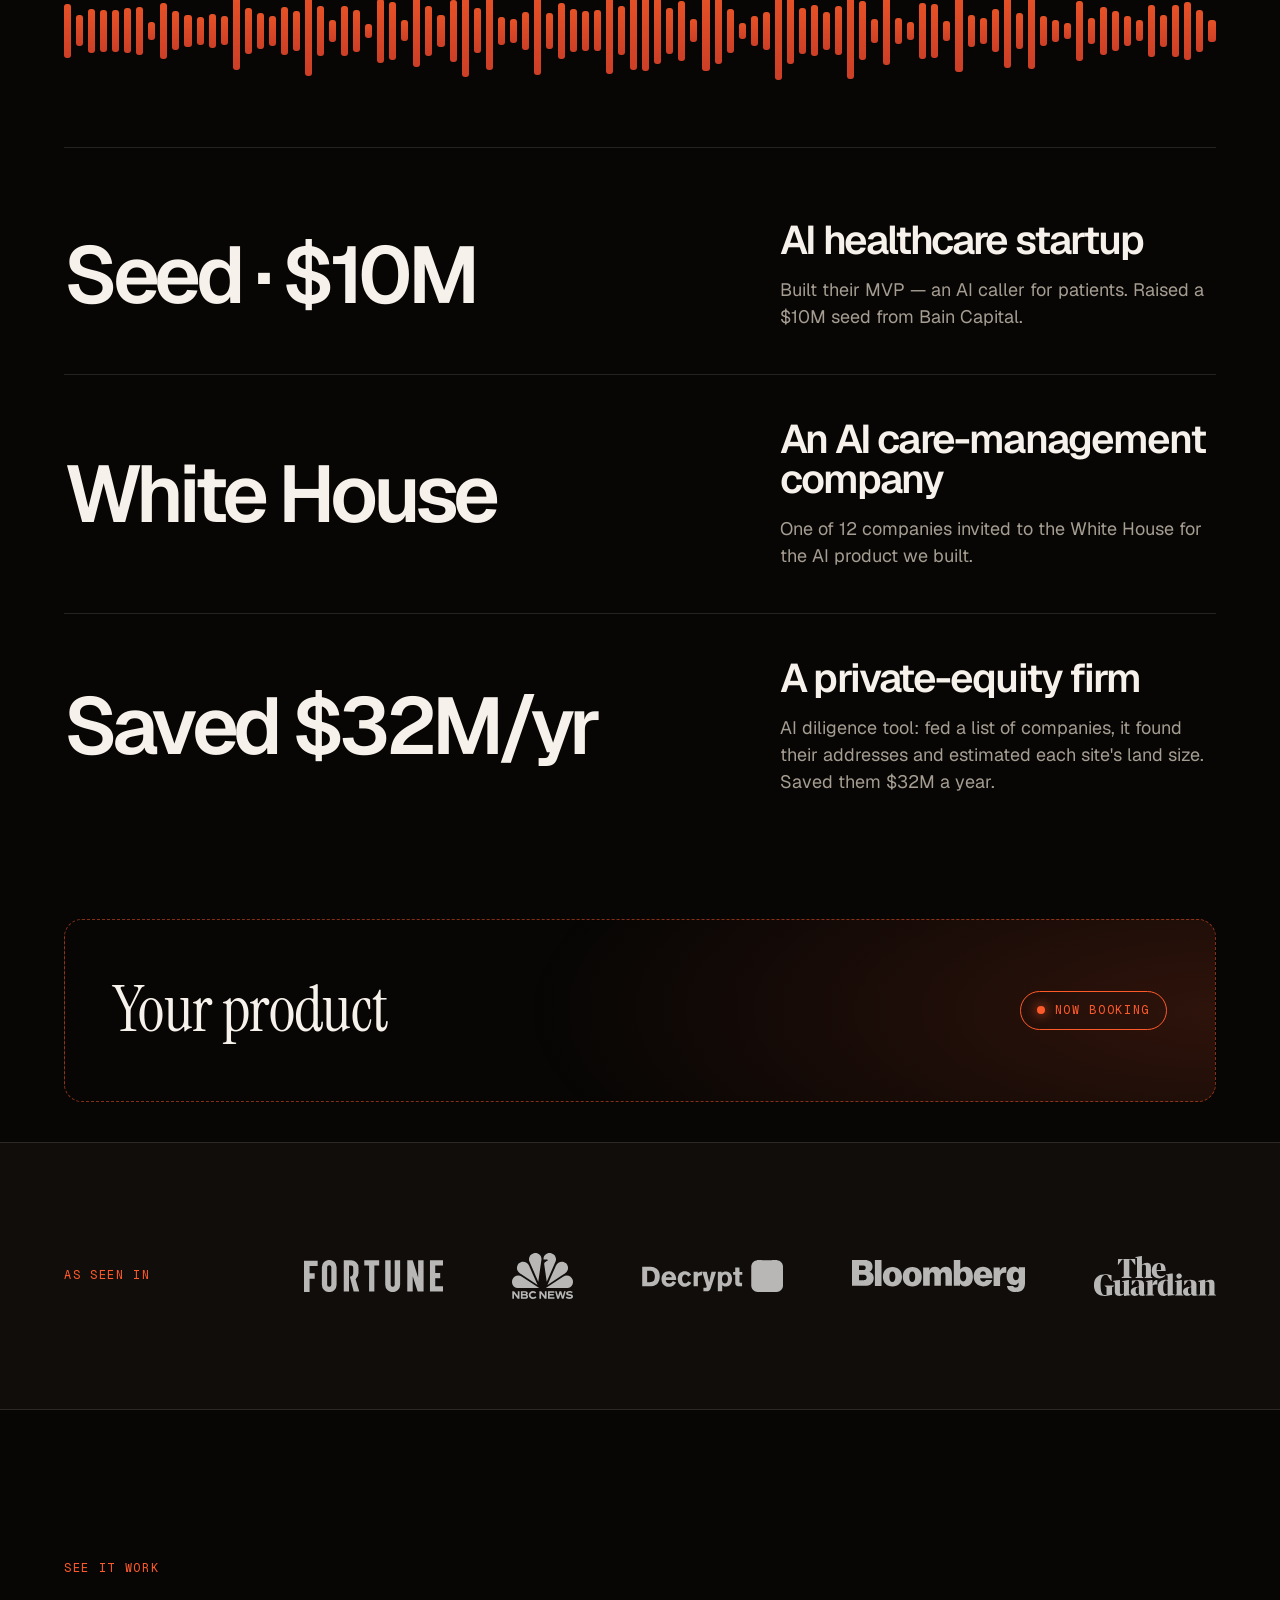
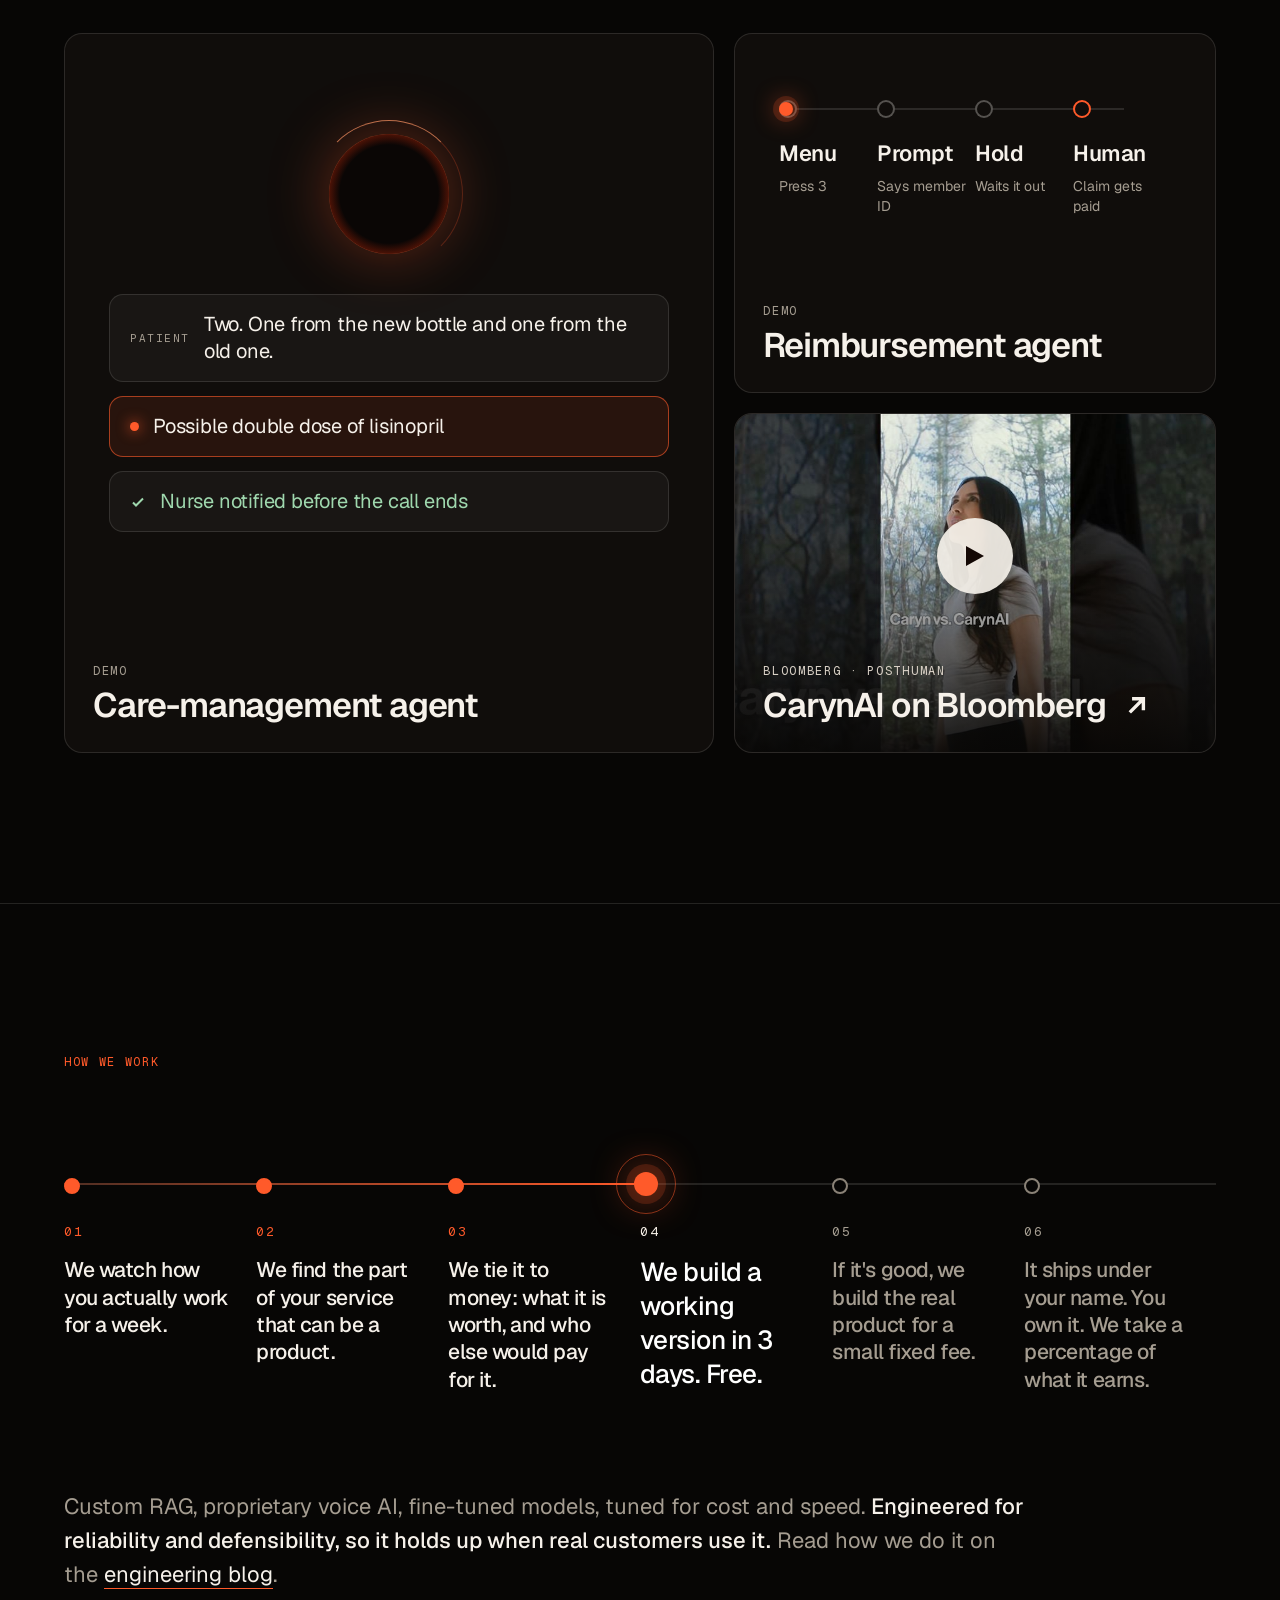
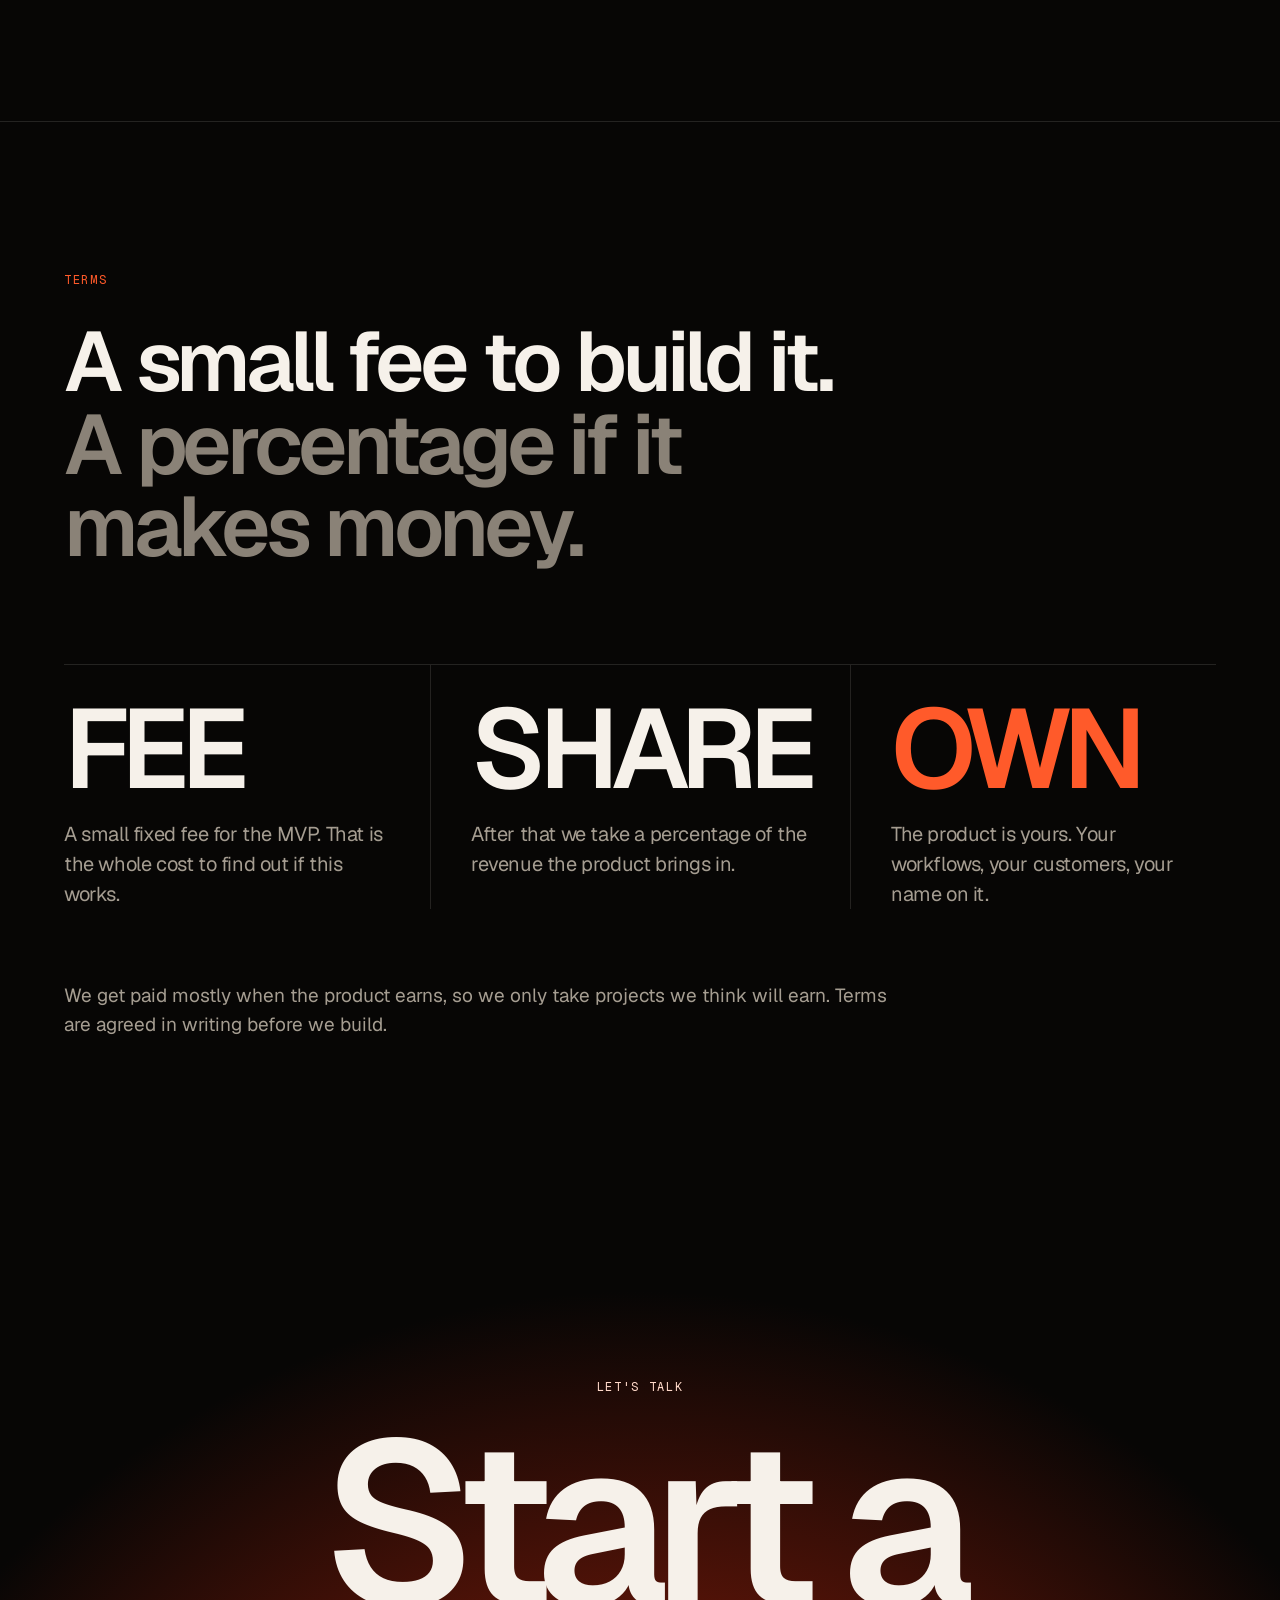
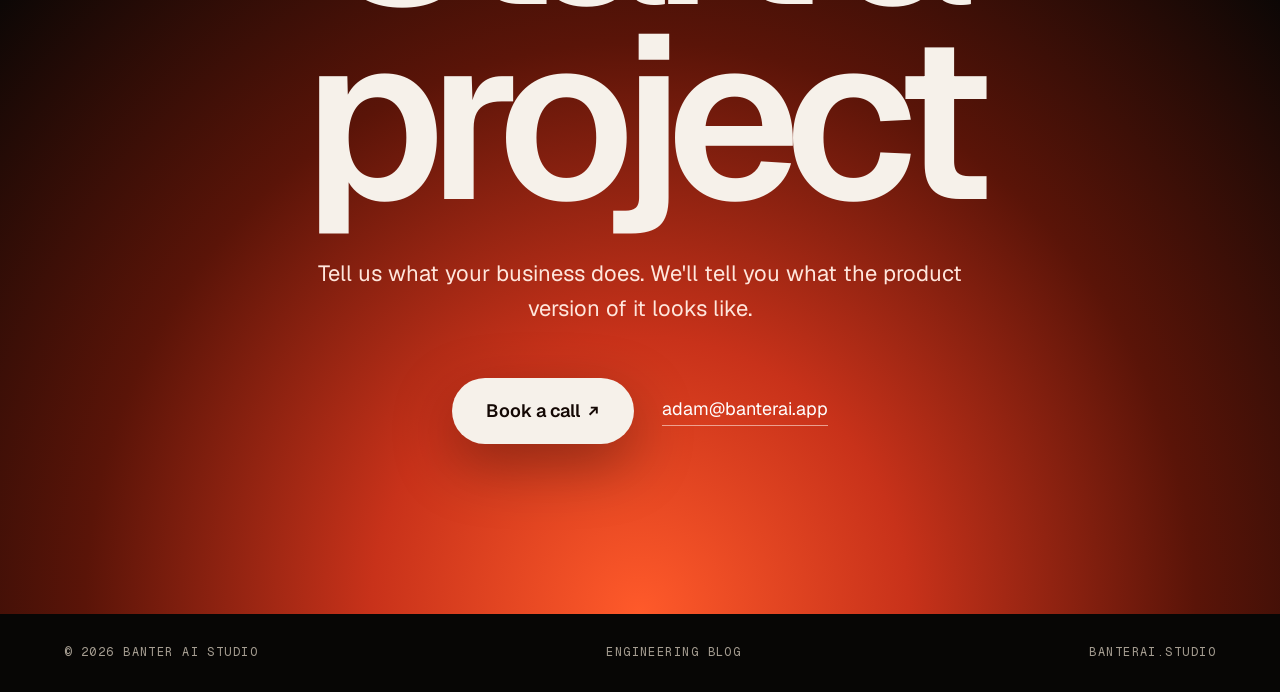
==== commit 35b2a501: "Landing: hide BANTER AI STUDIO wordmark in hero (kept for screen readers) Co-Authored-By: Claude Opu" ====
--- a/index.html
+++ b/index.html
@@ -313,7 +313,7 @@
   <canvas id="orb" aria-hidden="true"></canvas>
   <div class="chrome">
     <span class="tally" aria-hidden="true"></span>
-    <h1>BANTER&nbsp;AI&nbsp;STUDIO</h1>
+    <h1 class="sr">BANTER&nbsp;AI&nbsp;STUDIO</h1>
     <span aria-hidden="true"></span>
   </div>
   <div class="cap">
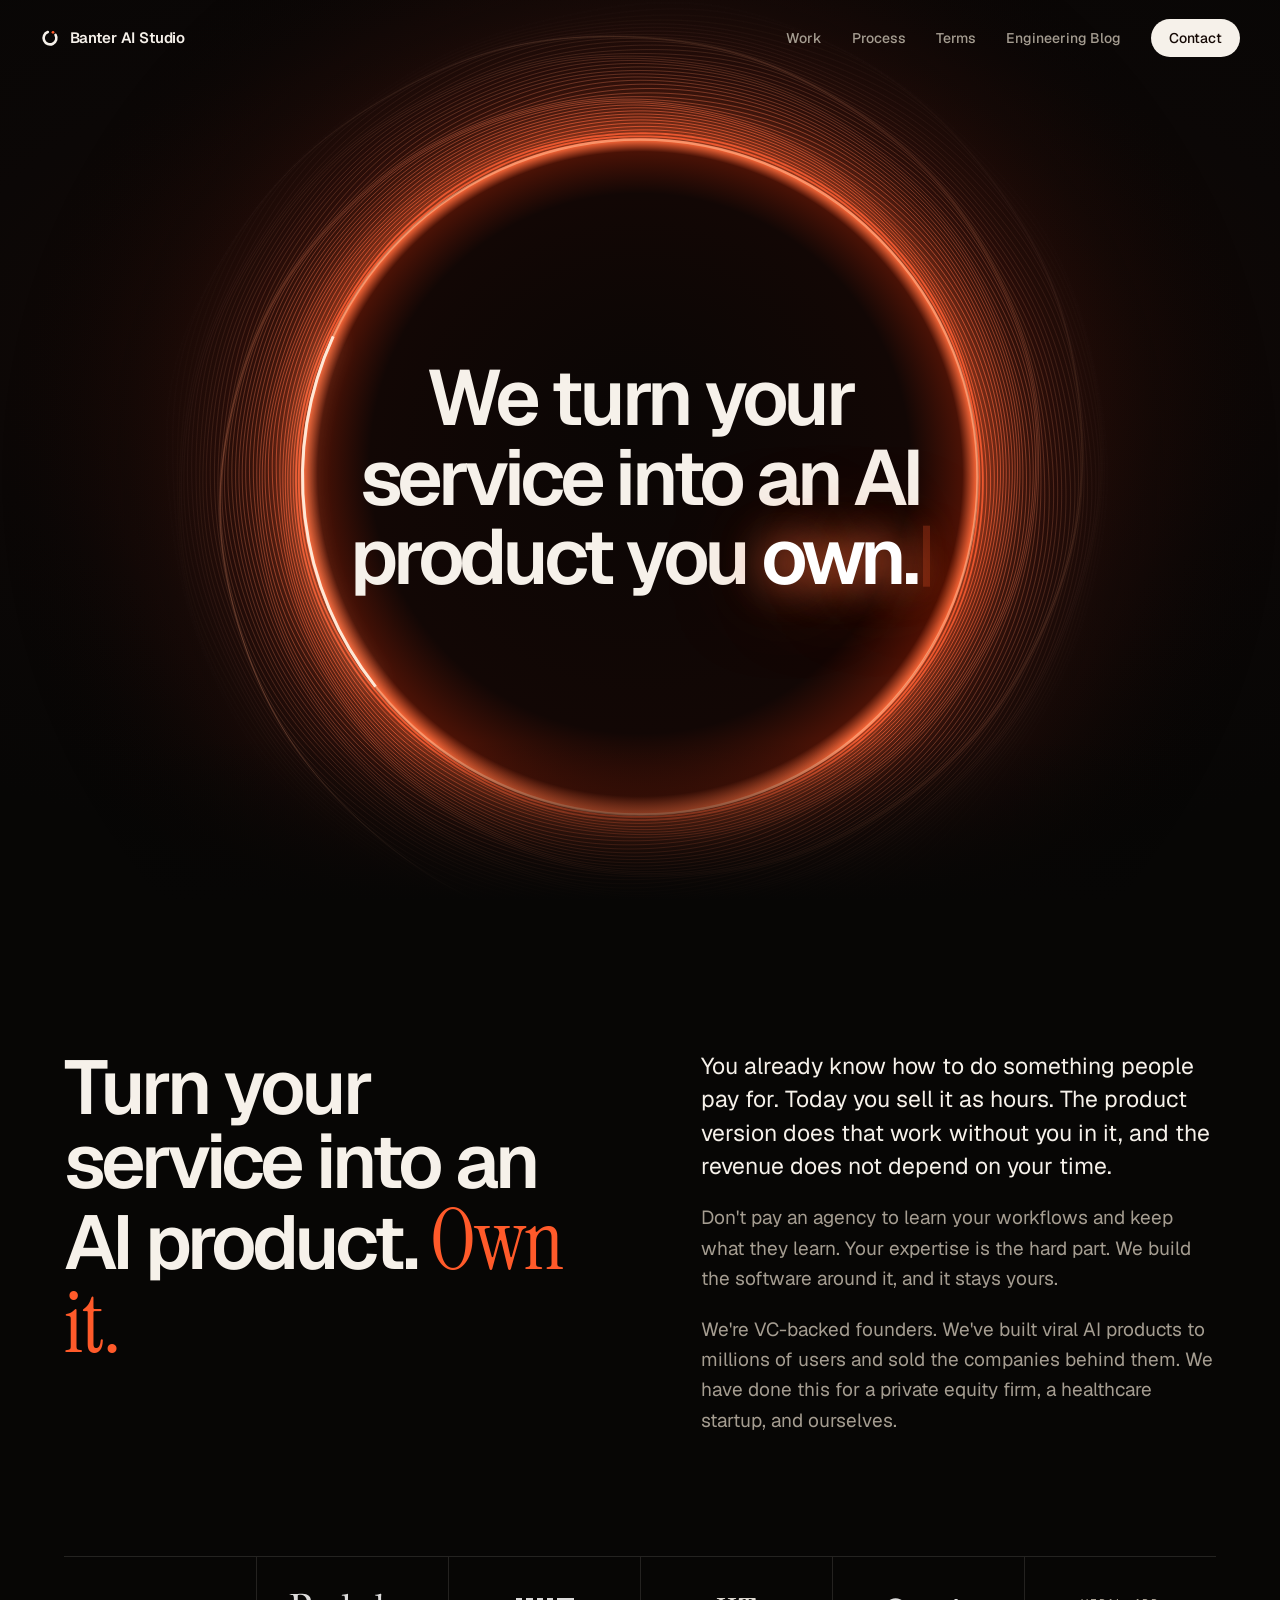
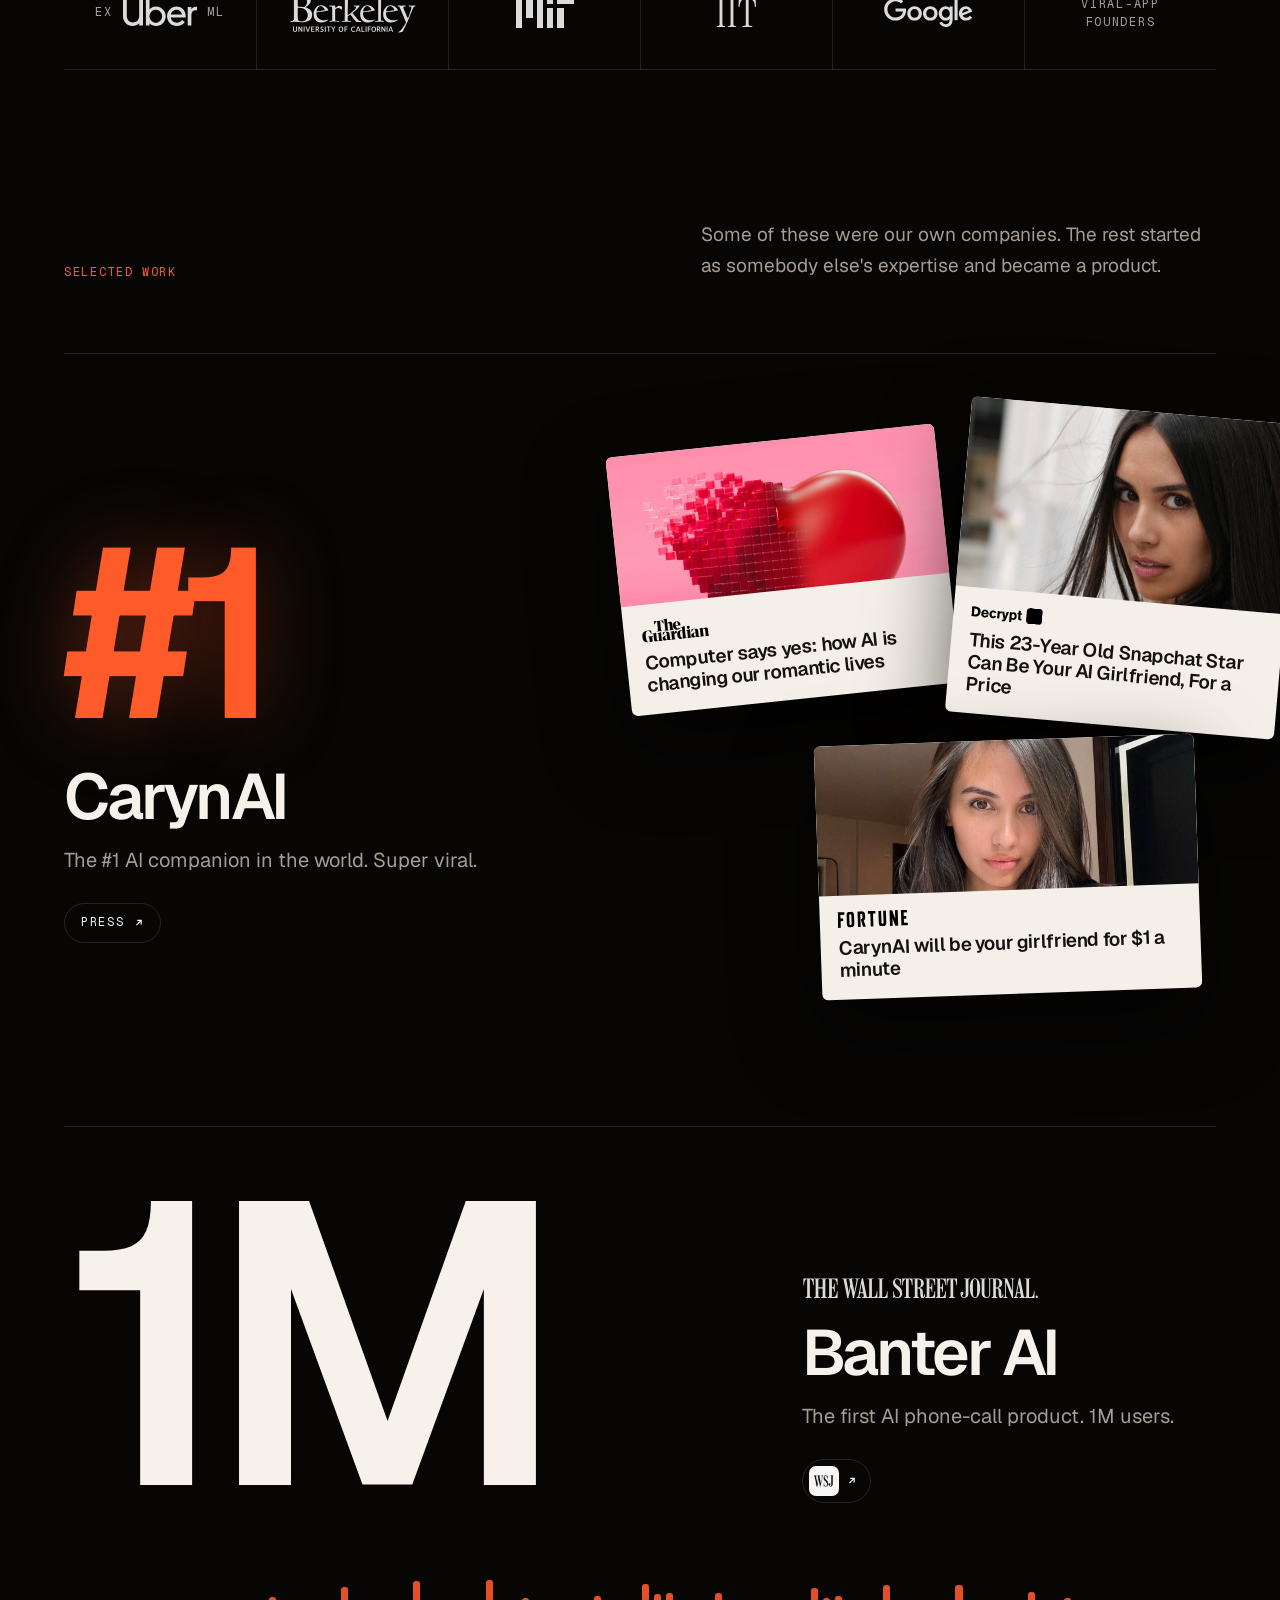
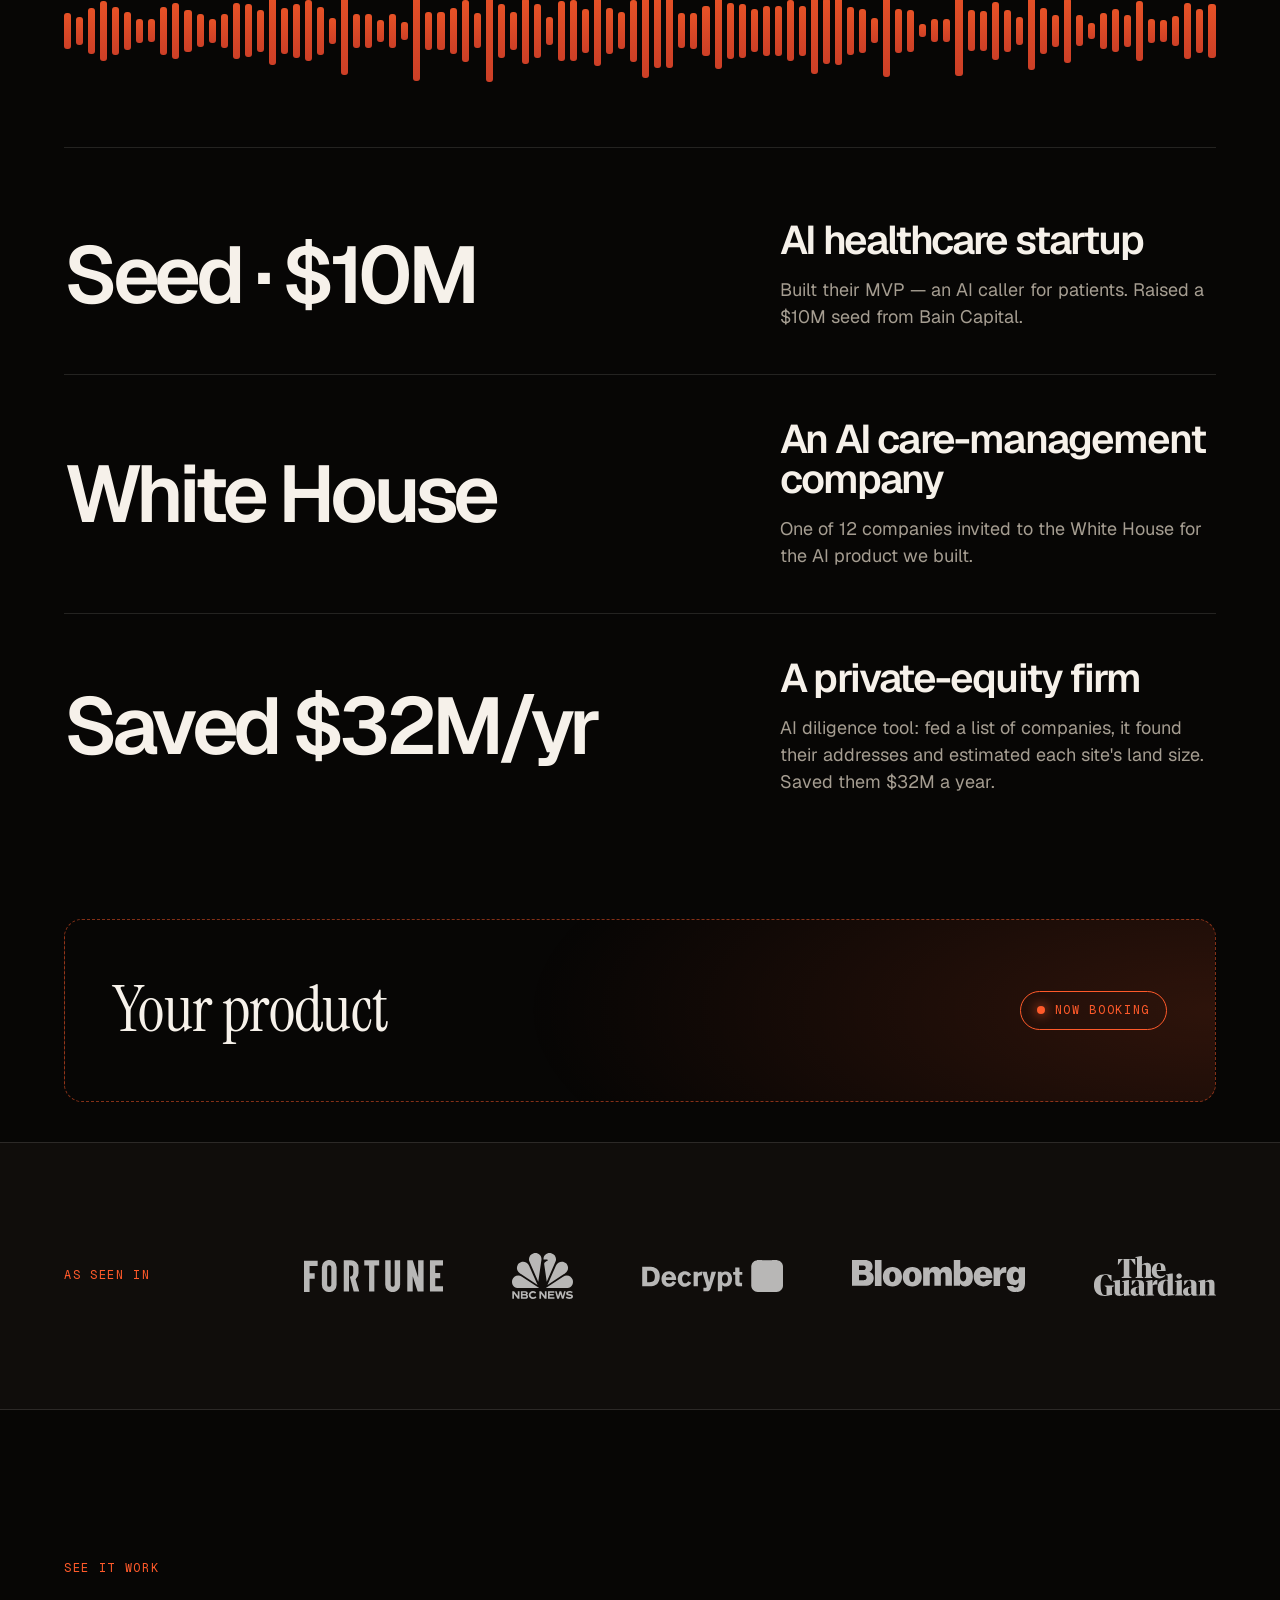
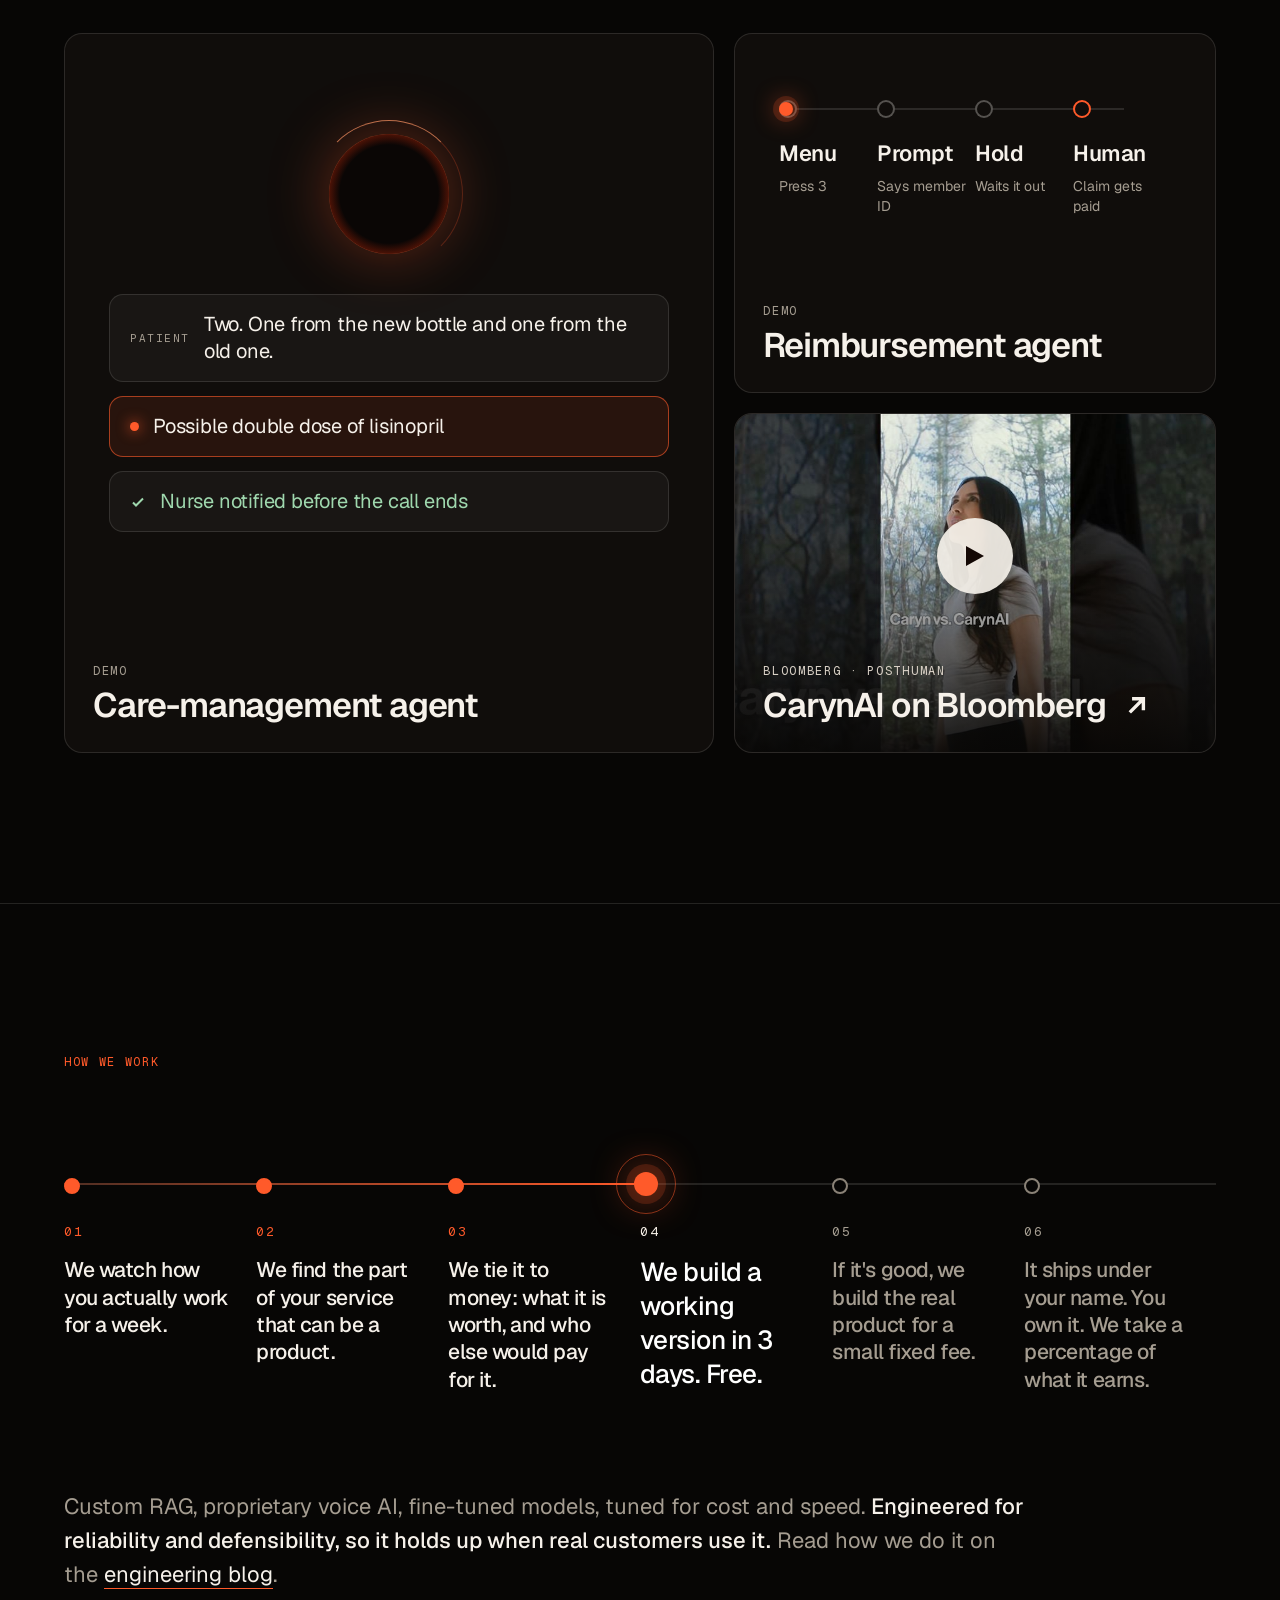
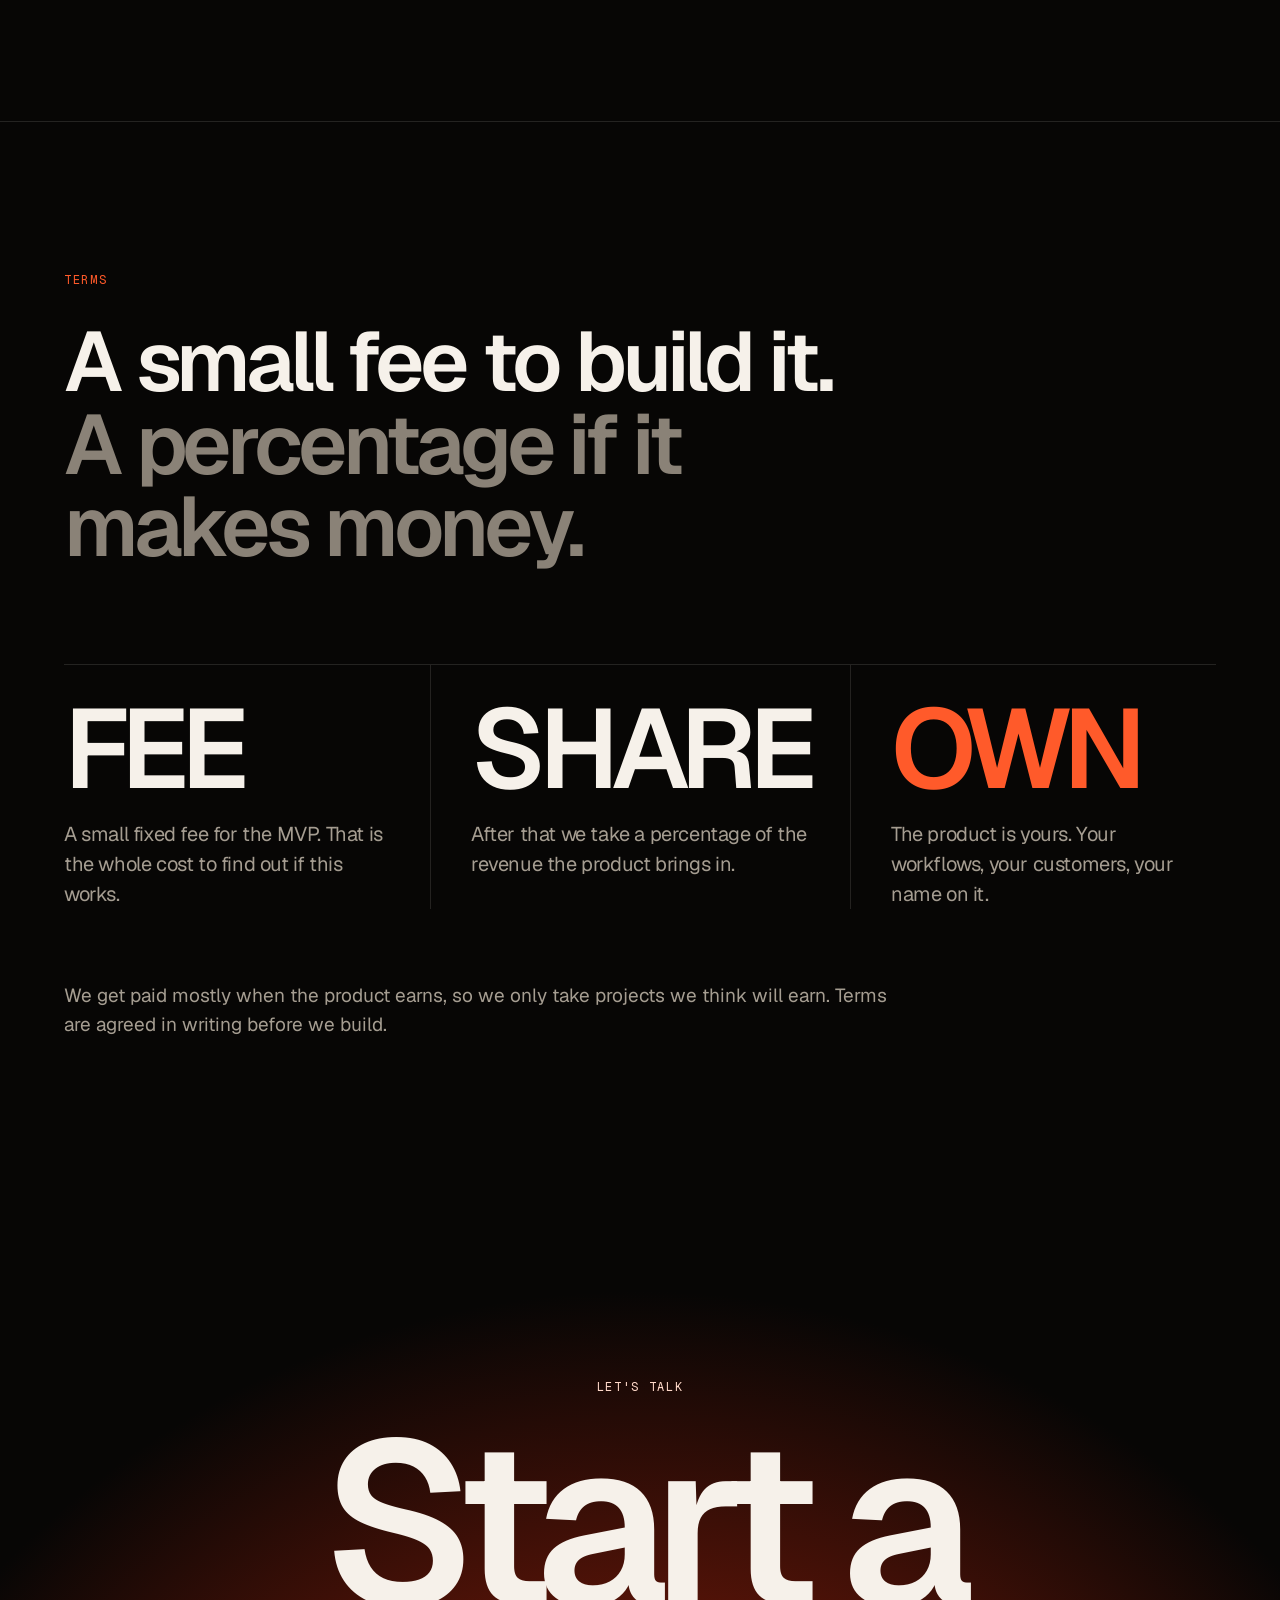
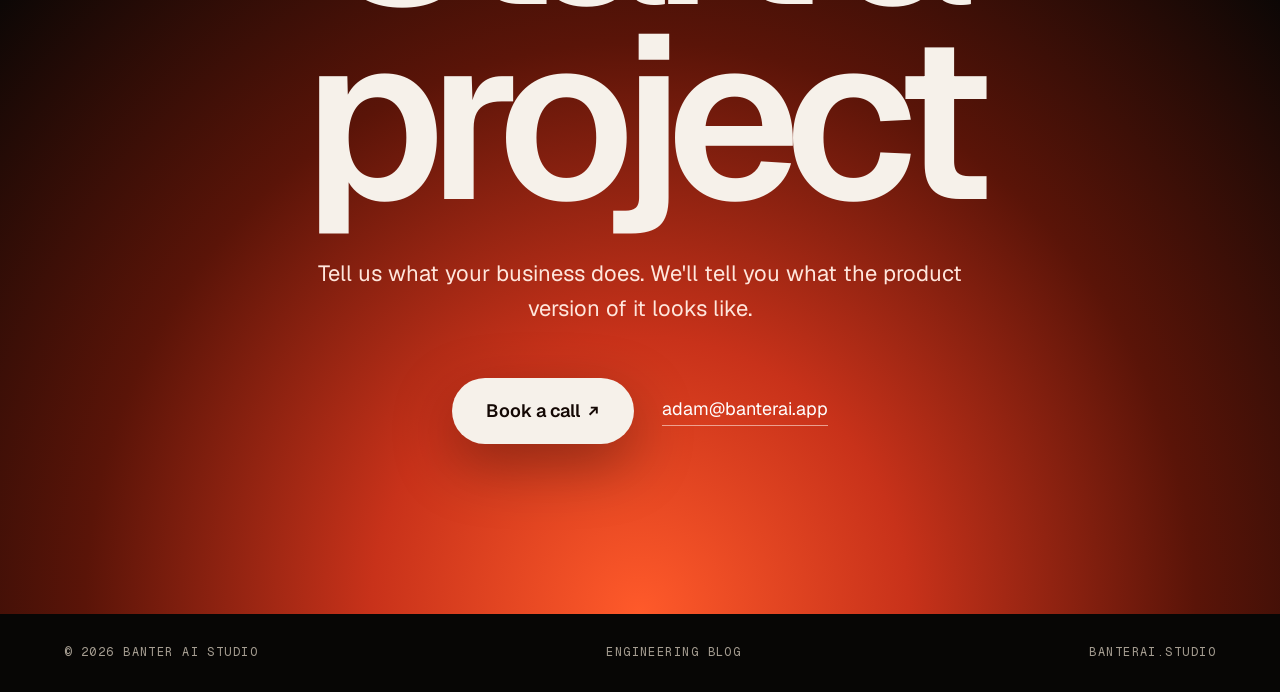
==== commit 97be37b4: "Open arc logo in the navbar and as favicon on all pages Co-Authored-By: Claude Opus 5.5 <noreply@ant" ====
--- a/index.html
+++ b/index.html
@@ -5,6 +5,9 @@
 <meta charset="UTF-8">
 <meta name="viewport" content="width=device-width, initial-scale=1.0">
 <title>Banter AI Studio</title>
+<link rel="icon" href="assets/favicon.svg" type="image/svg+xml">
+<link rel="icon" href="assets/favicon-32.png" sizes="32x32" type="image/png">
+<link rel="apple-touch-icon" href="assets/apple-touch-icon.png">
 <meta name="description" content="We turn your service into an AI product you own. Small fee to build it. If it makes money, we take a percentage.">
 <style>
 @font-face{font-family:Geist;src:url(assets/fonts/geist.woff2) format("woff2");font-weight:100 900}
@@ -25,7 +28,7 @@
 nav{position:absolute;top:0;left:0;right:0;z-index:30}
 nav .row{display:flex;align-items:center;justify-content:space-between;height:76px;max-width:1440px;margin:0 auto;padding:0 40px}
 .mark{display:flex;align-items:center;gap:.6rem;font-weight:600;font-size:15px;letter-spacing:-.01em}
-.mark .dot{width:15px;height:15px;border:2px solid var(--ink);border-radius:50%;border-right-color:transparent;display:inline-block;transform:rotate(-45deg)}
+.mark .logo{width:20px;height:20px;display:block;flex:none}
 .nav-right{display:flex;gap:30px;align-items:center}
 .nav-link{font-size:14px;font-weight:500;color:var(--mute);transition:color .2s}
 .nav-link:hover{color:var(--ink)}
@@ -298,7 +301,7 @@
 
 <nav>
   <div class="row">
-    <a class="mark" href="#top"><span class="dot"></span> Banter AI Studio</a>
+    <a class="mark" href="#top"><svg class="logo" viewBox="0 0 100 100" aria-hidden="true"><path d="M77.71 34A32 32 0 1 1 39.06 19.93" fill="none" stroke="currentColor" stroke-width="13" stroke-linecap="round"/><circle cx="65.02" cy="21.75" r="7" fill="#ff5a2a"/></svg> Banter AI Studio</a>
     <div class="nav-right">
       <a class="nav-link" href="#work">Work</a>
       <a class="nav-link mute" href="#process">Process</a>
